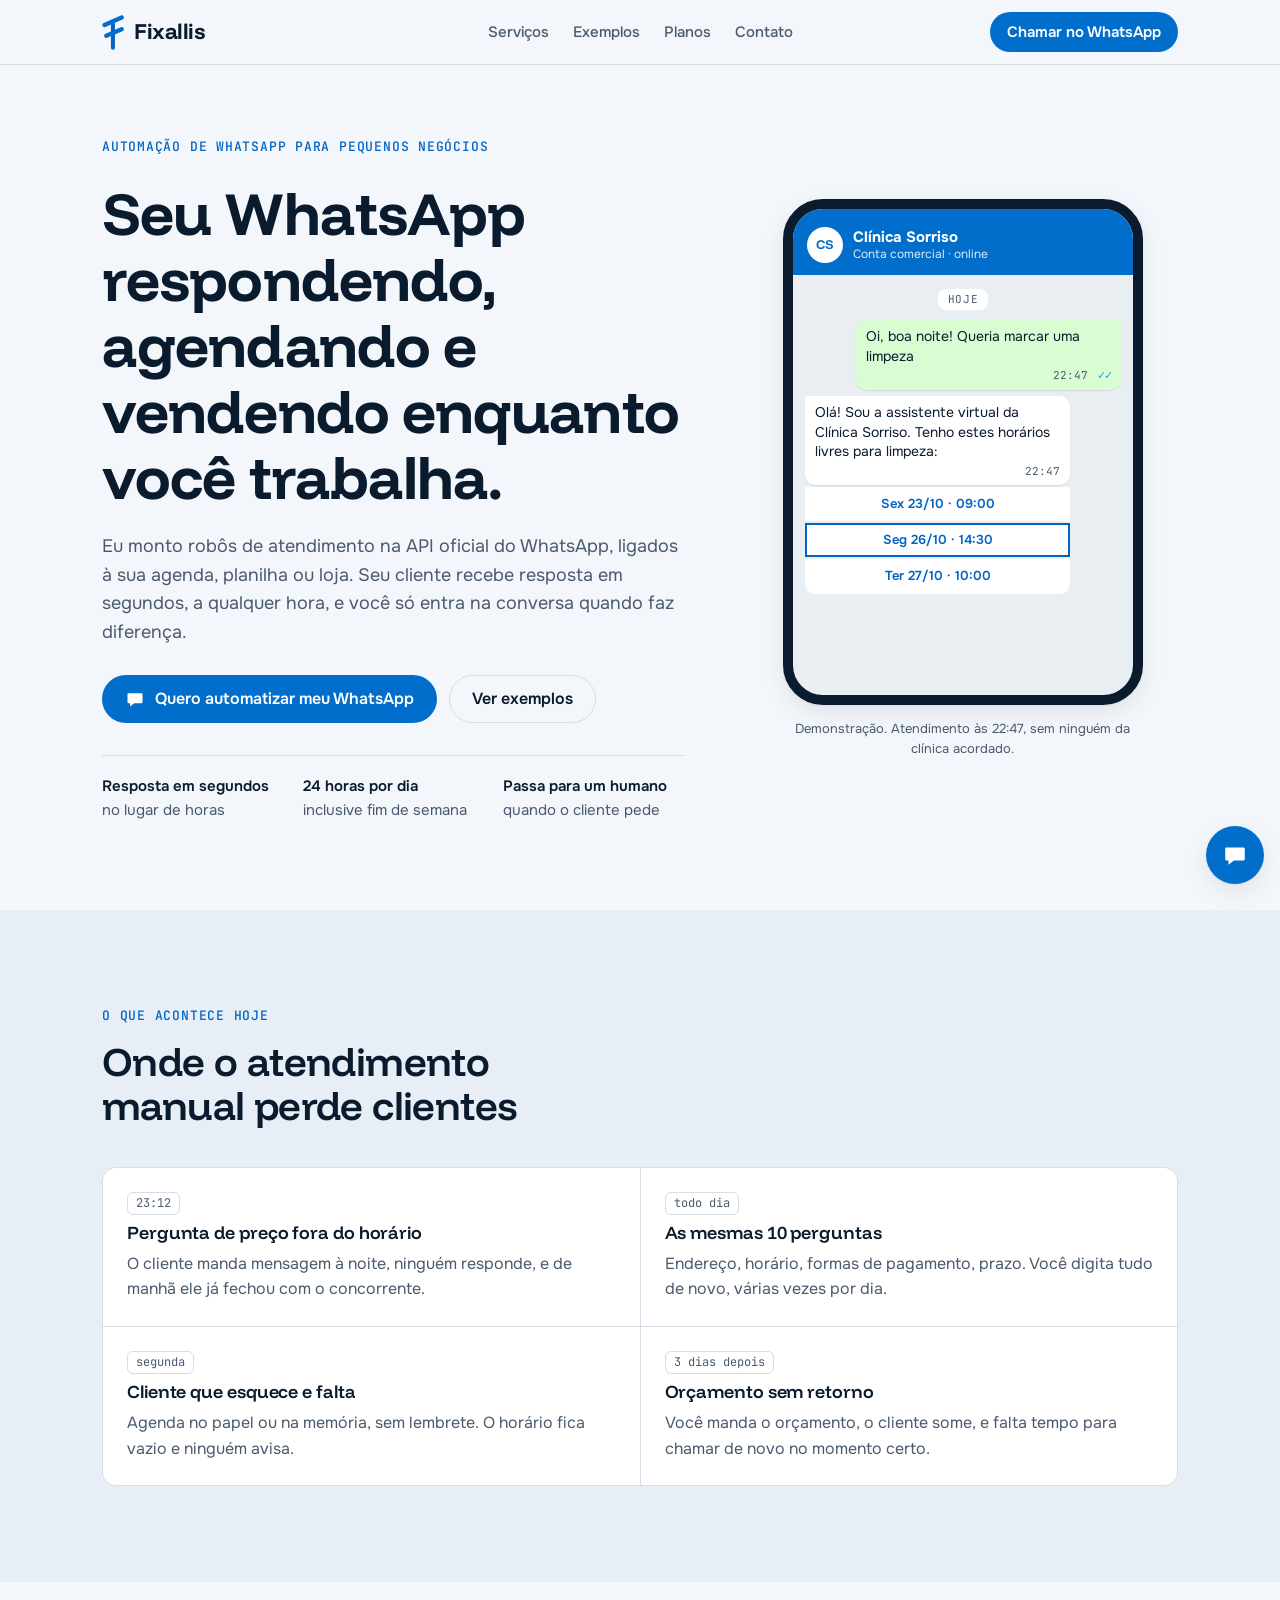
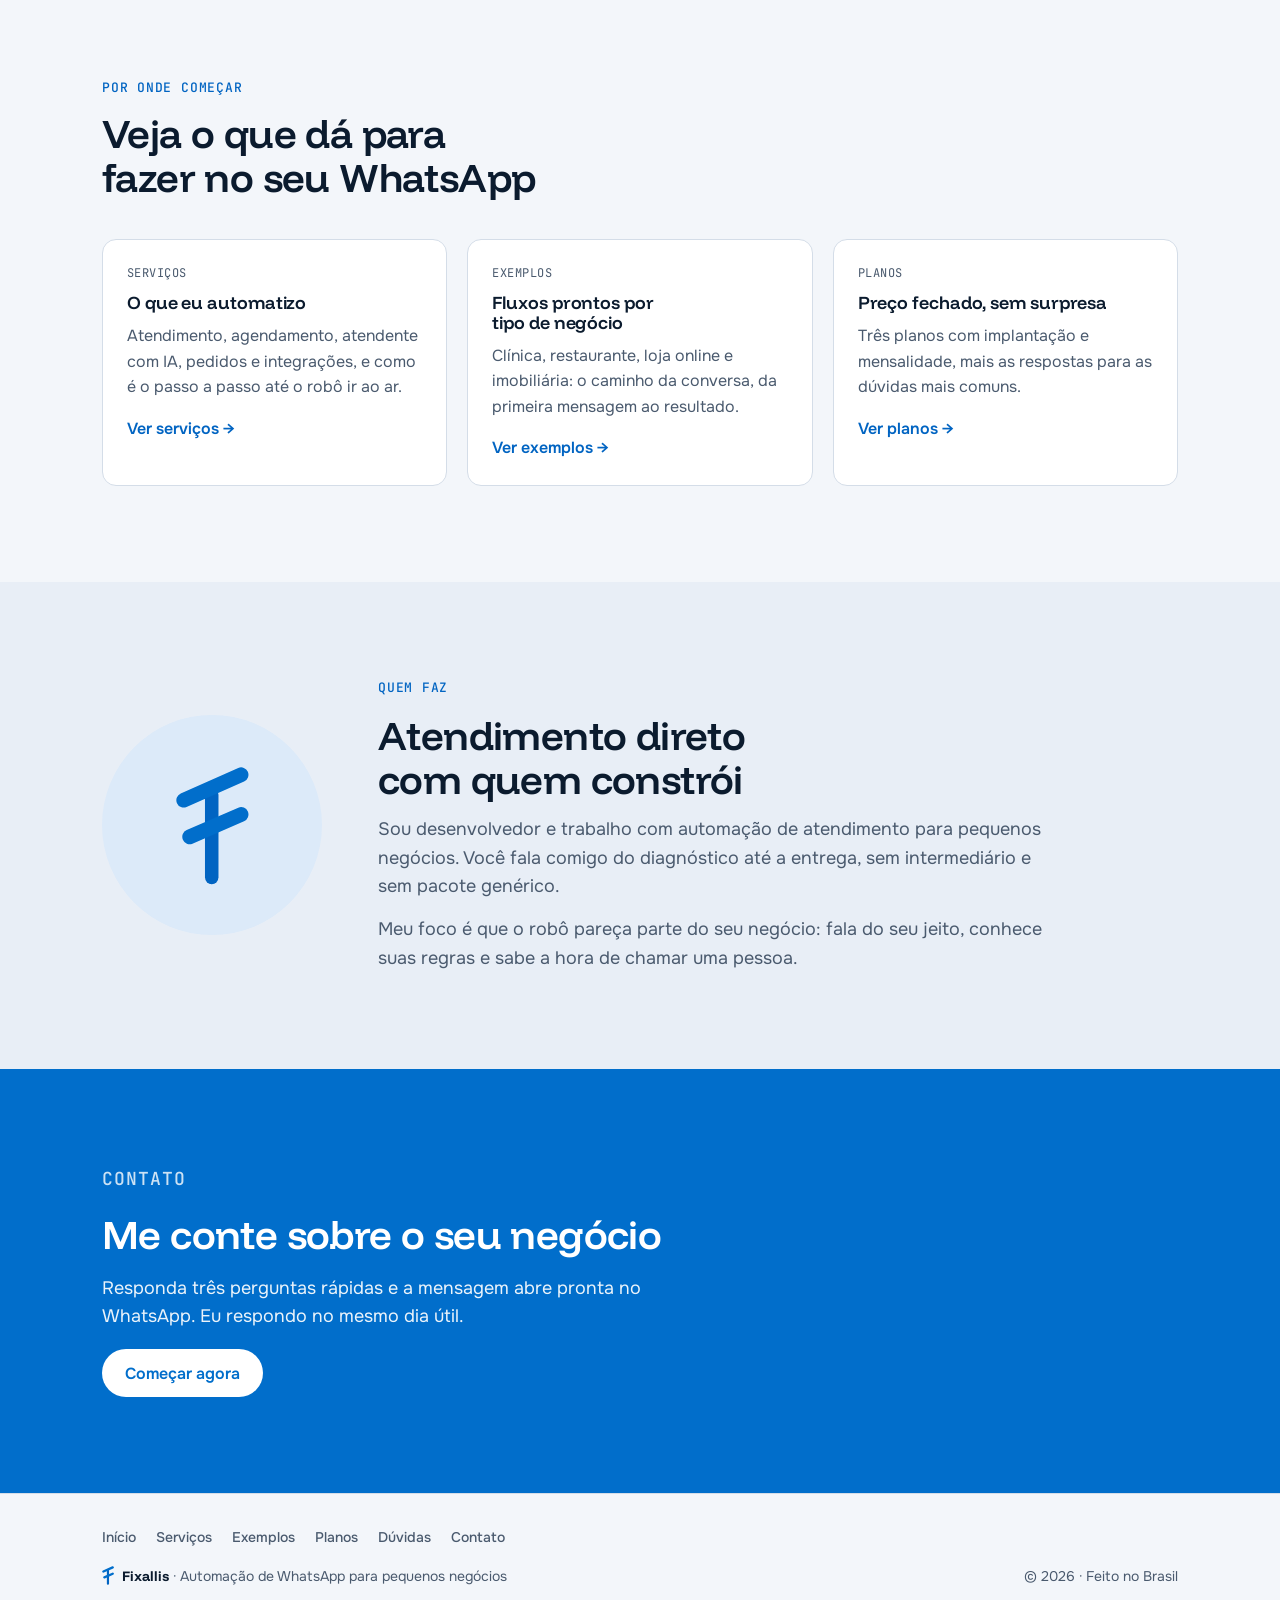
==== index.html @ 66acba22 "Return to the official WhatsApp API copy, center the menu, set the number - Hero, plan note and FAQ " ====
<!doctype html>
<html lang="pt-BR">
<head>
<meta charset="utf-8">
<meta name="viewport" content="width=device-width, initial-scale=1, viewport-fit=cover">
<title>Fixallis</title>
<meta name="claude:viewport-fit-sides" content="cover">
<meta name="description" content="Automação de WhatsApp para pequenos negócios: atendimento automático, agendamento, atendente com IA e integrações. Resposta em segundos, 24 horas por dia.">
<meta property="og:title" content="Fixallis">
<meta property="og:description" content="Seu WhatsApp respondendo, agendando e vendendo enquanto você trabalha.">
<meta property="og:type" content="website">
<meta name="theme-color" content="#016ECB">
<link rel="icon" type="image/svg+xml" href="assets/fixallis-mark.svg">
<link rel="preconnect" href="https://fonts.googleapis.com">
<link rel="preconnect" href="https://fonts.gstatic.com" crossorigin>
<link rel="stylesheet" href="https://fonts.googleapis.com/css2?family=Funnel+Display:wght@500;600;700&family=Onest:wght@400;500;600&family=JetBrains+Mono:wght@400;500&display=swap">
<link rel="stylesheet" href="styles.css">
</head>
<body>

<a class="skip" href="#conteudo">Pular para o conteúdo</a>

<header class="topbar">
  <div class="wrap topbar__inner">
    <a class="logo" href="index.html" aria-label="Fixallis, início" aria-current="page">
      <span class="logo__mark" aria-hidden="true"><img src="assets/fixallis-mark.svg" alt="" width="22" height="35"></span>
      <span class="logo__text">Fixallis</span>
    </a>
    <nav class="nav" aria-label="Páginas">
      <a href="servicos.html">Serviços</a>
      <a href="exemplos.html">Exemplos</a>
      <a href="planos.html">Planos</a>
      <a href="contato.html">Contato</a>
    </nav>
    <a class="btn btn--go btn--sm" data-wa href="https://wa.me/" target="_blank" rel="noopener">Chamar no WhatsApp</a>
  </div>
</header>

<main id="conteudo">

  <!-- HERO -->
  <section class="hero" id="inicio">
    <div class="wrap hero__grid">
      <div class="hero__copy">
        <p class="eyebrow">Automação de WhatsApp para pequenos negócios</p>
        <h1>Seu WhatsApp respondendo, agendando e vendendo enquanto você trabalha.</h1>
        <p class="lead">Eu monto robôs de atendimento na API oficial do WhatsApp, ligados à sua agenda, planilha ou loja. Seu cliente recebe resposta em segundos, a qualquer hora, e você só entra na conversa quando faz diferença.</p>
        <div class="hero__ctas">
          <a class="btn btn--go" data-wa href="https://wa.me/" target="_blank" rel="noopener">
            <svg class="ico" viewBox="0 0 24 24" aria-hidden="true"><path d="M4 5h16a1 1 0 0 1 1 1v10a1 1 0 0 1-1 1h-9l-5 4v-4H4a1 1 0 0 1-1-1V6a1 1 0 0 1 1-1z"/></svg>
            Quero automatizar meu WhatsApp
          </a>
          <a class="btn btn--ghost" href="exemplos.html">Ver exemplos</a>
        </div>
        <ul class="hero__facts">
          <li><strong>Resposta em segundos</strong> no lugar de horas</li>
          <li><strong>24 horas por dia</strong> inclusive fim de semana</li>
          <li><strong>Passa para um humano</strong> quando o cliente pede</li>
        </ul>
      </div>

      <!-- Chat demo -->
      <figure class="phone" aria-label="Exemplo de conversa: cliente agenda uma consulta com o robô às 22:47">
        <div class="phone__screen">
          <div class="chat__head">
            <span class="chat__avatar" aria-hidden="true">CS</span>
            <span class="chat__who">
              <strong>Clínica Sorriso</strong>
              <small>Conta comercial · online</small>
            </span>
          </div>
          <div class="chat__body" id="chat">
            <p class="chat__day">Hoje</p>

            <div class="msg msg--out" data-step>
              Oi, boa noite! Queria marcar uma limpeza
              <span class="msg__meta">22:47 <span class="ticks" aria-label="lida">✓✓</span></span>
            </div>

            <div class="msg msg--in" data-step data-bot>
              Olá! Sou a assistente virtual da Clínica Sorriso. Tenho estes horários livres para limpeza:
              <span class="msg__meta">22:47</span>
            </div>
            <div class="msg__buttons" data-step aria-hidden="true">
              <span>Sex 23/10 · 09:00</span>
              <span class="is-picked">Seg 26/10 · 14:30</span>
              <span>Ter 27/10 · 10:00</span>
            </div>

            <div class="msg msg--out" data-step>
              Seg 26/10 · 14:30
              <span class="msg__meta">22:48 <span class="ticks" aria-label="lida">✓✓</span></span>
            </div>

            <div class="msg msg--in" data-step data-bot>
              Pronto, Mariana! Sua limpeza está confirmada para <strong>segunda, 26/10, às 14:30</strong>. Vou te lembrar um dia antes.
              <span class="msg__meta">22:48</span>
            </div>

            <p class="chat__event" data-step>
              <svg viewBox="0 0 24 24" aria-hidden="true"><path d="M7 3v2H5a2 2 0 0 0-2 2v12a2 2 0 0 0 2 2h14a2 2 0 0 0 2-2V7a2 2 0 0 0-2-2h-2V3h-2v2H9V3H7zm-2 7h14v9H5v-9z"/></svg>
              Salvo no Google Agenda · lembrete para 25/10
            </p>

            <div class="typing" id="typing" hidden aria-hidden="true"><i></i><i></i><i></i></div>
          </div>
        </div>
        <figcaption>Demonstração. Atendimento às 22:47, sem ninguém da clínica acordado.</figcaption>
      </figure>
    </div>
  </section>

  <!-- DORES -->
  <section class="section section--tint" aria-labelledby="dores-title">
    <div class="wrap">
      <header class="section__head">
        <p class="eyebrow">O que acontece hoje</p>
        <h2 id="dores-title">Onde o atendimento manual perde clientes</h2>
      </header>
      <ul class="pains">
        <li class="reveal">
          <span class="pains__time">23:12</span>
          <h3>Pergunta de preço fora do horário</h3>
          <p>O cliente manda mensagem à noite, ninguém responde, e de manhã ele já fechou com o concorrente.</p>
        </li>
        <li class="reveal">
          <span class="pains__time">todo dia</span>
          <h3>As mesmas 10 perguntas</h3>
          <p>Endereço, horário, formas de pagamento, prazo. Você digita tudo de novo, várias vezes por dia.</p>
        </li>
        <li class="reveal">
          <span class="pains__time">segunda</span>
          <h3>Cliente que esquece e falta</h3>
          <p>Agenda no papel ou na memória, sem lembrete. O horário fica vazio e ninguém avisa.</p>
        </li>
        <li class="reveal">
          <span class="pains__time">3 dias depois</span>
          <h3>Orçamento sem retorno</h3>
          <p>Você manda o orçamento, o cliente some, e falta tempo para chamar de novo no momento certo.</p>
        </li>
      </ul>
    </div>
  </section>

  <!-- PÁGINAS -->
  <section class="section" aria-labelledby="explorar-title">
    <div class="wrap">
      <header class="section__head">
        <p class="eyebrow">Por onde começar</p>
        <h2 id="explorar-title">Veja o que dá para fazer no seu WhatsApp</h2>
      </header>
      <div class="pages">
        <a class="page-card reveal" href="servicos.html">
          <span class="page-card__kind">Serviços</span>
          <h3>O que eu automatizo</h3>
          <p>Atendimento, agendamento, atendente com IA, pedidos e integrações, e como é o passo a passo até o robô ir ao ar.</p>
          <span class="page-card__go">Ver serviços →</span>
        </a>
        <a class="page-card reveal" href="exemplos.html">
          <span class="page-card__kind">Exemplos</span>
          <h3>Fluxos prontos por tipo de negócio</h3>
          <p>Clínica, restaurante, loja online e imobiliária: o caminho da conversa, da primeira mensagem ao resultado.</p>
          <span class="page-card__go">Ver exemplos →</span>
        </a>
        <a class="page-card reveal" href="planos.html">
          <span class="page-card__kind">Planos</span>
          <h3>Preço fechado, sem surpresa</h3>
          <p>Três planos com implantação e mensalidade, mais as respostas para as dúvidas mais comuns.</p>
          <span class="page-card__go">Ver planos →</span>
        </a>
      </div>
    </div>
  </section>

  <!-- SOBRE -->
  <section class="section section--tint" id="sobre" aria-labelledby="sobre-title">
    <div class="wrap about">
      <div class="about__mark" aria-hidden="true"><img src="assets/fixallis-mark.svg" alt="" width="75" height="119"></div>
      <div class="about__text">
        <p class="eyebrow">Quem faz</p>
        <h2 id="sobre-title">Atendimento direto com quem constrói</h2>
        <p>Sou desenvolvedor e trabalho com automação de atendimento para pequenos negócios. Você fala comigo do diagnóstico até a entrega, sem intermediário e sem pacote genérico.</p>
        <p>Meu foco é que o robô pareça parte do seu negócio: fala do seu jeito, conhece suas regras e sabe a hora de chamar uma pessoa.</p>
      </div>
    </div>
  </section>

  <!-- CHAMADA -->
  <section class="section contact cta-band" aria-labelledby="cta-title">
    <div class="wrap">
      <div class="contact__copy">
        <p class="eyebrow">Contato</p>
        <h2 id="cta-title">Me conte sobre o seu negócio</h2>
        <p>Responda três perguntas rápidas e a mensagem abre pronta no WhatsApp. Eu respondo no mesmo dia útil.</p>
        <a class="btn btn--light" href="contato.html">Começar agora</a>
      </div>
    </div>
  </section>

</main>

<footer class="footer">
  <div class="wrap footer__inner">
    <ul class="footer__nav" aria-label="Rodapé">
      <li><a href="index.html">Início</a></li>
      <li><a href="servicos.html">Serviços</a></li>
      <li><a href="exemplos.html">Exemplos</a></li>
      <li><a href="planos.html">Planos</a></li>
      <li><a href="planos.html#duvidas">Dúvidas</a></li>
      <li><a href="contato.html">Contato</a></li>
    </ul>
    <p class="footer__brand"><img src="assets/fixallis-mark.svg" alt="" width="12" height="19"><span><strong>Fixallis</strong> · Automação de WhatsApp para pequenos negócios</span></p>
    <p>© <span id="year">2026</span> · Feito no Brasil</p>
  </div>
</footer>

<a class="fab" data-wa href="https://wa.me/" target="_blank" rel="noopener" aria-label="Conversar no WhatsApp">
  <svg viewBox="0 0 24 24" aria-hidden="true"><path d="M4 5h16a1 1 0 0 1 1 1v10a1 1 0 0 1-1 1h-9l-5 4v-4H4a1 1 0 0 1-1-1V6a1 1 0 0 1 1-1z"/></svg>
</a>

<script src="script.js"></script>
</body>
</html>
---- styles.css ----
/* Fixallis — accent is the logo blue (#016ECB).
   Layout: the page reads like a business chat — a live conversation in the hero,
   then calm alternating bands. Bold moment = the phone demo; the rest stays quiet. */
:root {
  --bg: #F3F6FA;
  --tint: #E8EEF6;
  --surface: #FFFFFF;
  --ink: #0B1B2E;
  --muted: #4A5A6E;
  --line: #D4DDE8;
  --brand: #0164C2;
  --brand-soft: #DCEAF9;
  --go: #016ECB;
  --go-ink: #FFFFFF;
  --frame: #0B1B2E;
  --chat-bg: #E9EEF3;
  --bubble-in: #FFFFFF;
  --bubble-out: #D9FDD3;
  --tick: #2B9ED8;
  --error: #B4380B;
  --shadow: 0 1px 2px rgb(11 27 46 / .06), 0 8px 24px rgb(11 27 46 / .08);

  --font-display: "Funnel Display", "Segoe UI", system-ui, sans-serif;
  --font-body: "Onest", "Segoe UI", system-ui, -apple-system, sans-serif;
  --font-mono: "JetBrains Mono", ui-monospace, "SFMono-Regular", Menlo, monospace;

  --step--1: .8125rem;
  --step-0: 1rem;
  --step-1: 1.125rem;
  --step-2: 1.375rem;
  --step-3: clamp(1.75rem, 1.3rem + 1.8vw, 2.5rem);
  --step-4: clamp(2.25rem, 1.5rem + 3.2vw, 3.75rem);

  --radius: 14px;
  --header-h: 64px;
  color-scheme: light;
}

@media (prefers-color-scheme: dark) {
  :root:not([data-theme="light"]) {
    --bg: #0A121C;
    --tint: #0E1824;
    --surface: #121F2E;
    --ink: #E3EBF5;
    --muted: #9AAABD;
    --line: #213145;
    --brand: #5AA8F2;
    --brand-soft: #10263D;
    --go: #016ECB;
    --go-ink: #FFFFFF;
    --frame: #000000;
    --chat-bg: #0A1119;
    --bubble-in: #1B2938;
    --bubble-out: #0D5B4A;
    --tick: #53BDEB;
    --error: #FB923C;
    --shadow: 0 1px 2px rgb(0 0 0 / .3), 0 8px 24px rgb(0 0 0 / .35);
    color-scheme: dark;
  }
}
:root[data-theme="dark"] {
  --bg: #0A121C;
  --tint: #0E1824;
  --surface: #121F2E;
  --ink: #E3EBF5;
  --muted: #9AAABD;
  --line: #213145;
  --brand: #5AA8F2;
  --brand-soft: #10263D;
  --go: #016ECB;
  --go-ink: #FFFFFF;
  --frame: #000000;
  --chat-bg: #0A1119;
  --bubble-in: #1B2938;
  --bubble-out: #0D5B4A;
  --tick: #53BDEB;
  --error: #FB923C;
  --shadow: 0 1px 2px rgb(0 0 0 / .3), 0 8px 24px rgb(0 0 0 / .35);
  color-scheme: dark;
}

/* Base */
*, *::before, *::after { box-sizing: border-box; }
[hidden] { display: none !important; }
html { scroll-behavior: smooth; -webkit-text-size-adjust: 100%; }
@media (prefers-reduced-motion: reduce) { html { scroll-behavior: auto; } }
body {
  margin: 0;
  background: var(--bg);
  color: var(--ink);
  font-family: var(--font-body);
  font-size: var(--step-0);
  line-height: 1.6;
}
body::before {
  content: "";
  position: fixed;
  inset: 0 0 auto;
  height: env(safe-area-inset-top, 0px);
  z-index: 60;
  background: var(--bg);
}
img, svg { max-width: 100%; }
h1, h2, h3 {
  font-family: var(--font-display);
  line-height: 1.1;
  letter-spacing: -0.015em;
  text-wrap: balance;
  margin: 0;
}
h1 { font-size: var(--step-4); font-weight: 700; }
h2 { font-size: var(--step-3); font-weight: 600; }
h3 { font-size: var(--step-1); font-weight: 600; letter-spacing: -0.005em; }
p { margin: 0; }
a { color: var(--brand); }
:focus-visible { outline: 3px solid var(--brand); outline-offset: 3px; border-radius: 6px; }
.mono { font-family: var(--font-mono); }

.wrap {
  width: 100%;
  max-width: 1140px;
  margin-inline: auto;
  padding-left: max(16px, env(safe-area-inset-left, 0px));
  padding-right: max(16px, env(safe-area-inset-right, 0px));
}
@media (min-width: 720px) {
  .wrap {
    padding-left: max(32px, env(safe-area-inset-left, 0px));
    padding-right: max(32px, env(safe-area-inset-right, 0px));
  }
}

.skip {
  position: absolute;
  left: 16px;
  top: -100px;
  z-index: 100;
  background: var(--surface);
  color: var(--ink);
  padding: 8px 12px;
  border-radius: 8px;
}
.skip:focus { top: calc(env(safe-area-inset-top, 0px) + 8px); }

.eyebrow {
  font-family: var(--font-mono);
  font-size: var(--step--1);
  font-weight: 500;
  letter-spacing: .06em;
  text-transform: uppercase;
  color: var(--brand);
}

/* Buttons */
.btn {
  display: inline-flex;
  align-items: center;
  justify-content: center;
  gap: 10px;
  min-height: 48px;
  padding: 12px 22px;
  border-radius: 999px;
  border: 1.5px solid transparent;
  font: 600 var(--step-0)/1.2 var(--font-body);
  text-decoration: none;
  cursor: pointer;
  transition: transform .15s ease, background-color .15s ease, border-color .15s ease;
}
.btn:active { transform: translateY(1px); }
.btn--go { background: var(--go); color: var(--go-ink); }
.btn--go:hover { background: color-mix(in oklab, var(--go) 88%, var(--ink)); }
.btn--ghost { background: transparent; color: var(--ink); border-color: var(--line); }
.btn--ghost:hover { border-color: var(--brand); color: var(--brand); }
.btn--sm { min-height: 40px; padding: 8px 16px; font-size: .9375rem; }
.ico { width: 20px; height: 20px; fill: currentColor; flex: none; }

/* Header */
.topbar {
  position: sticky;
  top: env(safe-area-inset-top, 0px);
  z-index: 50;
  background: color-mix(in oklab, var(--bg) 88%, transparent);
  -webkit-backdrop-filter: blur(12px);
  backdrop-filter: blur(12px);
  border-bottom: 1px solid var(--line);
}
.topbar__inner {
  display: flex;
  flex-wrap: wrap;
  align-items: center;
  column-gap: 24px;
  min-height: var(--header-h);
}
.logo {
  display: inline-flex;
  align-items: center;
  gap: 10px;
  color: var(--brand);
  text-decoration: none;
  margin-right: auto;
}
.logo__mark { display: inline-flex; width: 22px; height: 35px; }
.logo__mark img { width: 100%; height: 100%; }
.logo__text {
  font-family: var(--font-display);
  font-weight: 700;
  font-size: 1.375rem;
  letter-spacing: -0.02em;
  color: var(--ink);
}
/* Nav: second row on phones, inline on desktop */
.nav {
  order: 3;
  flex-basis: 100%;
  display: flex;
  gap: 4px;
  margin-inline: -10px;
  padding-bottom: 8px;
  overflow-x: auto;
  scrollbar-width: none;
}
.nav::-webkit-scrollbar { display: none; }
.nav a {
  color: var(--muted);
  text-decoration: none;
  font-weight: 500;
  font-size: .9375rem;
  white-space: nowrap;
  padding: 6px 10px;
  border-radius: 999px;
}
.nav a:hover { color: var(--ink); }
.nav a[aria-current="page"] { color: var(--brand); background: var(--brand-soft); }
/* Desktop: logo left, menu centered, WhatsApp button right */
@media (min-width: 920px) {
  .topbar__inner { display: grid; grid-template-columns: 1fr auto 1fr; }
  .logo { justify-self: start; margin-right: 0; }
  .nav { order: 0; margin: 0; padding: 0; }
  .topbar__inner > .btn { justify-self: end; }
}
@media (max-width: 420px) { .topbar .btn--sm { padding-inline: 12px; font-size: .875rem; } }

section[id] { scroll-margin-top: 120px; }
@media (min-width: 920px) { section[id] { scroll-margin-top: calc(var(--header-h) + 8px); } }

/* Page heading on inner pages */
.page-head { padding-block: 48px 0; }
@media (min-width: 900px) { .page-head { padding-block: 72px 0; } }
.page-head__inner { display: grid; gap: 16px; }
.page-head__inner > * { max-width: 720px; }
.page-head h1 { font-size: var(--step-4); }
.page-head + .section { padding-top: 48px; }
@media (min-width: 900px) { .page-head + .section { padding-top: 56px; } }

/* Hero */
.hero { padding-block: 48px 64px; }
.hero__grid {
  display: grid;
  grid-template-columns: minmax(0, 1fr);
  gap: 48px;
  align-items: center;
}
@media (min-width: 900px) {
  .hero { padding-block: 72px 88px; }
  .hero__grid { grid-template-columns: minmax(0, 1.15fr) minmax(0, .85fr); gap: 64px; }
}
.hero__copy { display: grid; gap: 22px; min-width: 0; }
.lead { font-size: var(--step-1); color: var(--muted); max-width: 58ch; }
.hero__ctas { display: flex; flex-wrap: wrap; gap: 12px; margin-top: 6px; }
.hero__facts {
  list-style: none;
  margin: 10px 0 0;
  padding: 18px 0 0;
  border-top: 1px solid var(--line);
  display: grid;
  gap: 8px;
  color: var(--muted);
  font-size: .9375rem;
}
.hero__facts strong { color: var(--ink); font-weight: 600; }
@media (min-width: 640px) {
  .hero__facts { grid-template-columns: repeat(3, minmax(0, 1fr)); gap: 20px; }
  .hero__facts strong { display: block; }
}

/* Phone + chat */
.phone {
  margin: 0 auto;
  min-width: 0;
  width: min(360px, 100%);
  display: grid;
  gap: 14px;
}
.phone__screen {
  border: 10px solid var(--frame);
  border-radius: 40px;
  overflow: hidden;
  background: var(--chat-bg);
  box-shadow: var(--shadow);
}
.phone figcaption { text-align: center; font-size: var(--step--1); color: var(--muted); }
.chat__head {
  display: flex;
  align-items: center;
  gap: 10px;
  padding: 18px 14px 12px;
  background: var(--go);
  color: var(--go-ink);
}
.chat__avatar {
  width: 36px; height: 36px;
  border-radius: 50%;
  display: grid; place-items: center;
  background: var(--go-ink);
  color: var(--go);
  font: 700 .8125rem/1 var(--font-display);
}
.chat__who { display: flex; flex-direction: column; line-height: 1.25; }
.chat__who strong { font-size: .9375rem; }
.chat__who small { font-size: .75rem; opacity: .85; }
.chat__body {
  display: flex;
  flex-direction: column;
  gap: 6px;
  padding: 14px 12px 18px;
  min-height: 420px;
  font-size: .875rem;
  line-height: 1.4;
}
.chat__day {
  align-self: center;
  font-size: .6875rem;
  font-family: var(--font-mono);
  text-transform: uppercase;
  letter-spacing: .06em;
  color: var(--muted);
  background: var(--bubble-in);
  padding: 3px 10px;
  border-radius: 8px;
  margin-bottom: 4px;
}
.msg {
  max-width: 84%;
  padding: 7px 10px 6px;
  border-radius: 10px;
  color: var(--ink);
  box-shadow: 0 1px 1px rgb(0 0 0 / .08);
}
.msg--in { align-self: flex-start; background: var(--bubble-in); border-top-left-radius: 2px; }
.msg--out { align-self: flex-end; background: var(--bubble-out); border-top-right-radius: 2px; }
.msg__meta {
  display: block;
  text-align: right;
  font-size: .6875rem;
  color: var(--muted);
  margin-top: 2px;
  font-family: var(--font-mono);
}
.ticks { color: var(--tick); letter-spacing: -0.2em; margin-left: 2px; }
.msg__buttons {
  align-self: flex-start;
  width: 84%;
  display: grid;
  gap: 2px;
  margin-top: -4px;
}
.msg__buttons span {
  background: var(--bubble-in);
  color: var(--brand);
  text-align: center;
  padding: 8px;
  font-weight: 600;
  font-size: .8125rem;
}
.msg__buttons span:first-child { border-top-left-radius: 2px; border-top-right-radius: 2px; }
.msg__buttons span:last-child { border-bottom-left-radius: 10px; border-bottom-right-radius: 10px; }
.msg__buttons .is-picked { outline: 2px solid var(--brand); outline-offset: -2px; }
.chat__event {
  align-self: center;
  display: inline-flex;
  flex-wrap: wrap;
  justify-content: center;
  text-align: center;
  max-width: 100%;
  align-items: center;
  gap: 6px;
  margin-top: 6px;
  font-size: .75rem;
  color: var(--brand);
  background: var(--brand-soft);
  padding: 5px 10px;
  border-radius: 999px;
}
.chat__event svg { width: 14px; height: 14px; fill: currentColor; }
.typing {
  align-self: flex-start;
  display: inline-flex;
  gap: 4px;
  background: var(--bubble-in);
  padding: 12px 14px;
  border-radius: 10px;
  border-top-left-radius: 2px;
}
.typing i {
  width: 6px; height: 6px;
  border-radius: 50%;
  background: var(--muted);
  animation: blink 1s infinite ease-in-out;
}
.typing i:nth-child(2) { animation-delay: .15s; }
.typing i:nth-child(3) { animation-delay: .3s; }
@keyframes blink { 0%, 80%, 100% { opacity: .3; } 40% { opacity: 1; } }

/* Messages pop in during the demo replay (JS adds .is-waiting first) */
[data-step].is-waiting { display: none; }
[data-step].is-shown { animation: pop .28s ease-out both; }
@keyframes pop { from { opacity: 0; transform: translateY(6px) scale(.98); } }

/* Sections */
.section { padding-block: 72px; }
@media (min-width: 900px) { .section { padding-block: 96px; } }
.section--tint { background: var(--tint); }
.section__head { display: grid; gap: 12px; margin-bottom: 40px; max-width: 680px; }
.section__lead { color: var(--muted); font-size: var(--step-1); }

/* Pains */
.pains {
  list-style: none;
  margin: 0;
  padding: 0;
  display: grid;
  gap: 1px;
  background: var(--line);
  border: 1px solid var(--line);
  border-radius: var(--radius);
  overflow: hidden;
}
@media (min-width: 720px) { .pains { grid-template-columns: repeat(2, minmax(0, 1fr)); } }
.pains li { background: var(--surface); padding: 24px; display: grid; gap: 8px; align-content: start; }
.pains p { color: var(--muted); }
.pains__time {
  font-family: var(--font-mono);
  font-size: .75rem;
  color: var(--muted);
  justify-self: start;
  border: 1px solid var(--line);
  padding: 1px 8px;
  border-radius: 6px;
}

/* Services */
.services {
  display: grid;
  gap: 36px 40px;
}
@media (min-width: 640px) { .services { grid-template-columns: repeat(2, minmax(0, 1fr)); } }
@media (min-width: 980px) { .services { grid-template-columns: repeat(3, minmax(0, 1fr)); } }
.service {
  display: grid;
  gap: 10px;
  align-content: start;
  padding-top: 18px;
  border-top: 2px solid var(--brand);
}
.service p { color: var(--muted); }
.tags { display: flex; flex-wrap: wrap; gap: 6px; margin-top: 4px; }
.tags span {
  font-size: .75rem;
  font-weight: 500;
  color: var(--brand);
  background: var(--brand-soft);
  padding: 2px 10px;
  border-radius: 999px;
}

/* Steps — a real sequence */
.steps {
  list-style: none;
  margin: 0;
  padding: 0;
  display: grid;
  gap: 28px;
  counter-reset: step;
}
@media (min-width: 860px) { .steps { grid-template-columns: repeat(4, minmax(0, 1fr)); gap: 24px; } }
.steps li {
  counter-increment: step;
  display: grid;
  gap: 8px;
  align-content: start;
  position: relative;
  padding-left: 52px;
}
.steps li::before {
  content: counter(step);
  position: absolute;
  left: 0; top: 0;
  width: 36px; height: 36px;
  border-radius: 50%;
  display: grid; place-items: center;
  background: var(--brand);
  color: var(--surface);
  font: 700 1rem/1 var(--font-display);
}
@media (min-width: 860px) {
  .steps li { padding-left: 0; padding-top: 52px; }
  .steps li::after {
    content: "";
    position: absolute;
    top: 18px; left: 44px; right: -16px;
    height: 1px;
    background: var(--line);
  }
  .steps li:last-child::after { display: none; }
}
.steps p { color: var(--muted); }
.steps__when { font-family: var(--font-mono); font-size: .75rem; color: var(--brand); letter-spacing: .02em; }

/* Cases */
.cases { display: grid; gap: 20px; }
@media (min-width: 760px) { .cases { grid-template-columns: repeat(2, minmax(0, 1fr)); } }
.case {
  background: var(--surface);
  border: 1px solid var(--line);
  border-radius: var(--radius);
  padding: 24px;
  display: grid;
  gap: 10px;
  align-content: start;
  min-width: 0;
}
.case__kind { font-family: var(--font-mono); font-size: .75rem; letter-spacing: .04em; text-transform: uppercase; color: var(--muted); }
.flow {
  list-style: none;
  margin: 10px 0 0;
  padding: 0;
  display: grid;
  gap: 0;
}
.flow li {
  position: relative;
  padding: 0 0 12px 22px;
  font-size: .9375rem;
}
.flow li::before {
  content: "";
  position: absolute;
  left: 4px; top: .55em;
  width: 8px; height: 8px;
  border-radius: 50%;
  background: var(--surface);
  border: 2px solid var(--brand);
}
.flow li::after {
  content: "";
  position: absolute;
  left: 8px; top: calc(.55em + 10px); bottom: 0;
  width: 2px;
  background: var(--line);
}
.flow li:last-child { padding-bottom: 0; }
.flow li:last-child::after { display: none; }
.flow__end { font-weight: 600; color: var(--brand); }
.flow .flow__end::before { background: var(--brand); }

/* Plans */
.plans { display: grid; gap: 20px; align-items: start; }
@media (min-width: 900px) { .plans { grid-template-columns: repeat(3, minmax(0, 1fr)); } }
.plan {
  background: var(--surface);
  border: 1px solid var(--line);
  border-radius: var(--radius);
  padding: 28px 24px;
  display: grid;
  gap: 8px;
  position: relative;
}
.plan--main { border: 2px solid var(--brand); box-shadow: var(--shadow); }
.plan__badge {
  position: absolute;
  top: -12px; left: 24px;
  background: var(--brand);
  color: var(--surface);
  font: 500 .75rem/1 var(--font-mono);
  letter-spacing: .04em;
  text-transform: uppercase;
  padding: 6px 10px;
  border-radius: 999px;
}
.plan__for { color: var(--muted); font-size: .9375rem; }
.plan__price {
  font-family: var(--font-display);
  font-size: 2rem;
  font-weight: 700;
  letter-spacing: -0.02em;
  margin-top: 12px;
  line-height: 1.1;
  font-variant-numeric: tabular-nums;
}
.plan__price small {
  display: block;
  font-family: var(--font-body);
  font-size: .8125rem;
  font-weight: 500;
  letter-spacing: 0;
  color: var(--muted);
}
.plan__price small:last-child { display: inline; margin-left: 4px; }
.plan__monthly { font-size: .9375rem; color: var(--ink); font-weight: 500; }
.plan ul {
  list-style: none;
  margin: 12px 0 18px;
  padding: 16px 0 0;
  border-top: 1px solid var(--line);
  display: grid;
  gap: 8px;
  font-size: .9375rem;
}
.plan li { padding-left: 24px; position: relative; }
.plan li::before {
  content: "✓";
  position: absolute;
  left: 0;
  color: var(--brand);
  font-weight: 700;
}
.note { margin-top: 24px; font-size: .875rem; color: var(--muted); max-width: 70ch; }

/* About */
.about { display: grid; gap: 32px; align-items: center; }
@media (min-width: 760px) { .about { grid-template-columns: 220px minmax(0, 1fr); gap: 56px; } }
.about__mark {
  width: 160px; height: 160px;
  border-radius: 50%;
  background: var(--brand-soft);
  display: grid; place-items: center;
}
.about__mark img { width: 34%; height: auto; }
@media (min-width: 760px) { .about__mark { width: 220px; height: 220px; } }
.about__text { display: grid; gap: 14px; max-width: 62ch; }
.about__text p:not(.eyebrow) { color: var(--muted); font-size: var(--step-1); }

/* FAQ */
.faq { max-width: 820px; }
.faq__list { display: grid; border-top: 1px solid var(--line); }
.faq details { border-bottom: 1px solid var(--line); }
.faq summary {
  list-style: none;
  cursor: pointer;
  padding: 20px 40px 20px 0;
  font-weight: 600;
  font-size: var(--step-1);
  position: relative;
}
.faq summary::-webkit-details-marker { display: none; }
.faq summary::after {
  content: "+";
  position: absolute;
  right: 4px; top: 50%;
  translate: 0 -50%;
  font: 400 1.6rem/1 var(--font-body);
  color: var(--brand);
  transition: rotate .2s ease;
}
.faq details[open] summary::after { rotate: 45deg; }
.faq details p { padding: 0 0 22px; color: var(--muted); max-width: 66ch; }

/* Home: links to the other pages */
.pages { display: grid; gap: 16px; }
@media (min-width: 820px) { .pages { grid-template-columns: repeat(3, minmax(0, 1fr)); gap: 20px; } }
.page-card {
  display: grid;
  gap: 10px;
  align-content: start;
  padding: 24px;
  background: var(--surface);
  border: 1px solid var(--line);
  border-radius: var(--radius);
  color: var(--ink);
  text-decoration: none;
  transition: border-color .15s ease, transform .15s ease;
}
.page-card:hover { border-color: var(--brand); transform: translateY(-2px); }
.page-card p { color: var(--muted); }
.page-card__kind { font-family: var(--font-mono); font-size: .75rem; letter-spacing: .04em; text-transform: uppercase; color: var(--muted); }
.page-card__go { margin-top: 6px; font-weight: 600; color: var(--brand); }

/* Next step band at the end of inner pages */
.next { padding-block: 56px; border-top: 1px solid var(--line); }
.next__inner { display: grid; gap: 20px; align-items: center; }
@media (min-width: 820px) { .next__inner { grid-template-columns: minmax(0, 1fr) auto; gap: 40px; } }
.next__copy { display: grid; gap: 10px; }
.next__copy h2 { font-size: var(--step-2); }
.next__ctas { display: flex; flex-wrap: wrap; gap: 12px; }

/* Button on the blue band */
.btn--light { background: var(--go-ink); color: var(--go); }
.btn--light:hover { background: color-mix(in oklab, var(--go-ink) 90%, var(--go)); }
.cta-band .contact__copy { gap: 18px; }
.cta-band .contact__copy .btn { justify-self: start; }

/* Contact */
.contact { background: var(--go); color: var(--go-ink); }
.contact .eyebrow { color: var(--go-ink); opacity: .8; }
.contact__grid { display: grid; gap: 40px; }
@media (min-width: 900px) { .contact__grid { grid-template-columns: minmax(0, 1fr) minmax(0, 1fr); gap: 64px; align-items: start; } }
.contact__copy { display: grid; gap: 14px; }
.contact__copy p { font-size: var(--step-1); opacity: .92; max-width: 48ch; }
.contact__number { font-size: var(--step-0) !important; }
.form {
  background: var(--surface);
  color: var(--ink);
  border-radius: var(--radius);
  padding: 24px;
  display: grid;
  gap: 16px;
  box-shadow: var(--shadow);
}
.field { display: grid; gap: 6px; }
.field label { font-weight: 600; font-size: .9375rem; }
.field input, .field select, .field textarea {
  font: inherit;
  color: var(--ink);
  background: var(--bg);
  border: 1.5px solid var(--line);
  border-radius: 10px;
  padding: 12px 14px;
  width: 100%;
}
.field textarea { resize: vertical; min-height: 110px; }
.field input:focus, .field select:focus, .field textarea:focus { outline: none; border-color: var(--brand); }
.field input::placeholder, .field textarea::placeholder { color: var(--muted); opacity: .8; }
.form__error { color: var(--error); font-size: .875rem; font-weight: 500; }
.form .btn { width: 100%; }

/* Footer */
.footer { padding-block: 32px calc(32px + 72px); border-top: 1px solid var(--line); color: var(--muted); font-size: .875rem; }
.footer__inner { display: flex; flex-wrap: wrap; gap: 8px 24px; justify-content: space-between; }
.footer strong { color: var(--ink); font-family: var(--font-display); }
.footer__brand { display: inline-flex; align-items: center; gap: 8px; }
.footer__brand img { width: 12px; height: 19px; }
.footer__nav { display: flex; flex-wrap: wrap; gap: 6px 20px; flex-basis: 100%; margin: 0 0 8px; padding: 0; list-style: none; }
.footer__nav a { color: var(--muted); text-decoration: none; font-weight: 500; }
.footer__nav a:hover { color: var(--brand); }

/* Floating WhatsApp button */
.fab {
  position: fixed;
  right: calc(16px + env(safe-area-inset-right, 0px));
  bottom: calc(16px + env(safe-area-inset-bottom, 0px));
  z-index: 40;
  width: 58px; height: 58px;
  border-radius: 50%;
  display: grid; place-items: center;
  background: var(--go);
  color: var(--go-ink);
  box-shadow: var(--shadow);
  transition: transform .15s ease;
}
.fab:hover { transform: scale(1.06); }
.fab svg { width: 26px; height: 26px; fill: currentColor; }

/* Scroll reveal: decorative, CSS-only, elements rest fully visible */
@media (prefers-reduced-motion: no-preference) {
  @supports ((animation-timeline: view()) and (animation-range: entry)) {
    @keyframes rise {
      from { opacity: 0; transform: translateY(24px); }
    }
    .reveal {
      animation: rise linear backwards;
      animation-timeline: view();
      animation-range: entry 0% entry 60%;
    }
  }
}
@media (prefers-reduced-motion: reduce) {
  *, *::before, *::after { animation-duration: .01ms !important; animation-iteration-count: 1 !important; transition-duration: .01ms !important; }
}
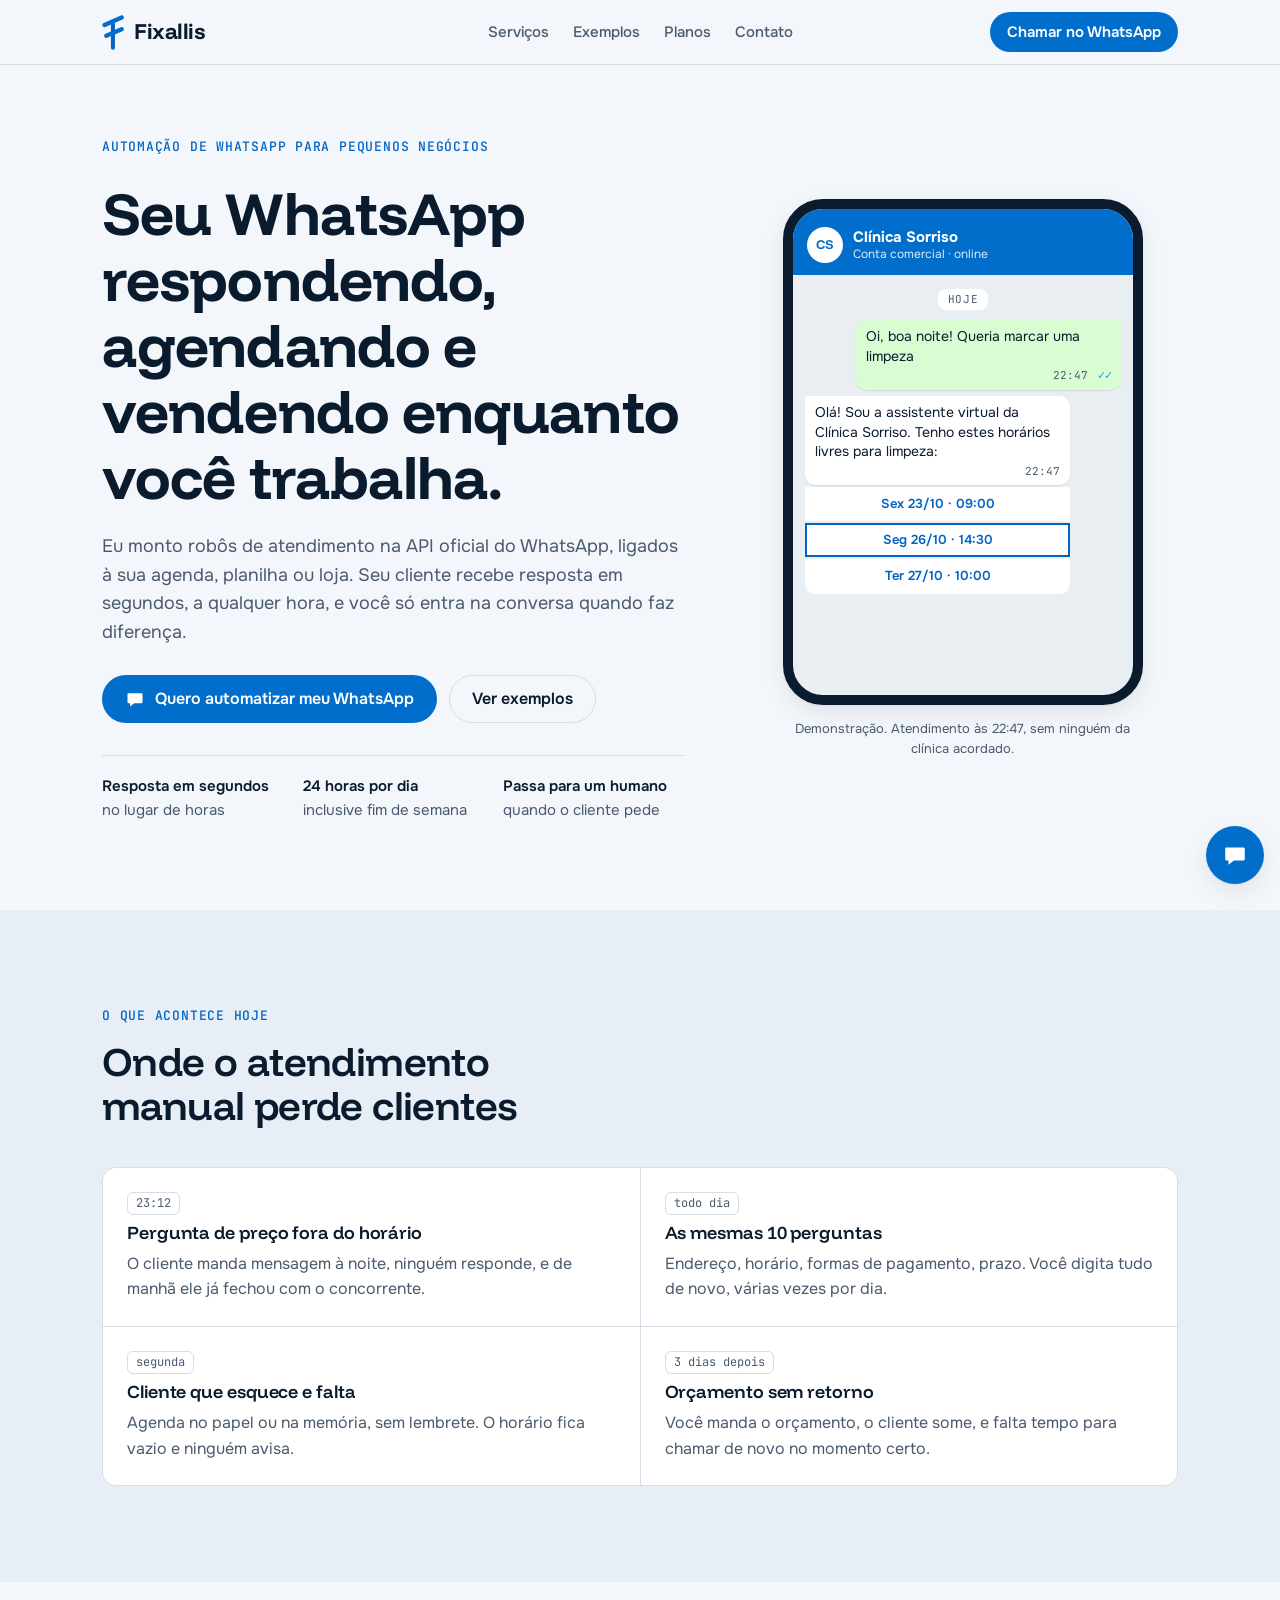
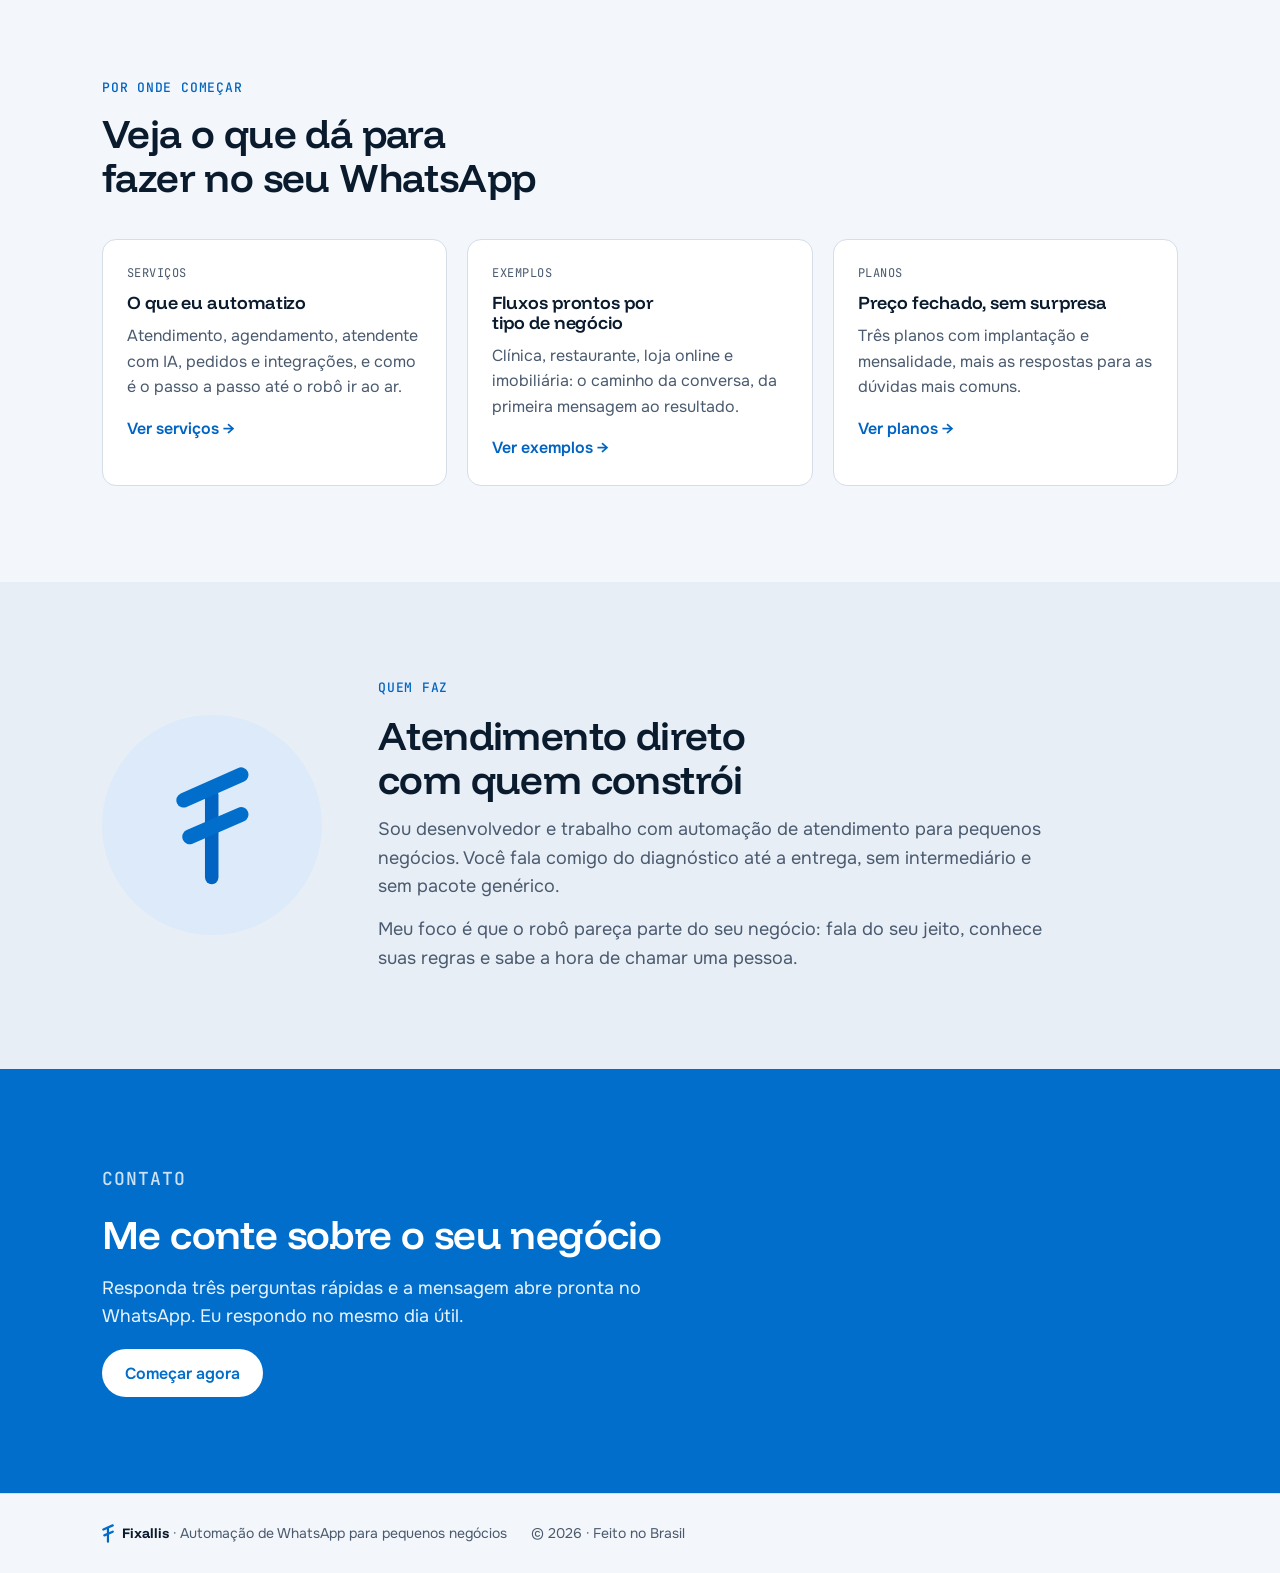
==== commit cd530b4c: "Drop the footer menu and the extra scroll on short pages The footer repeated the header links, so it" ====
--- a/index.html
+++ b/index.html
@@ -201,14 +201,6 @@
 
 <footer class="footer">
   <div class="wrap footer__inner">
-    <ul class="footer__nav" aria-label="Rodapé">
-      <li><a href="index.html">Início</a></li>
-      <li><a href="servicos.html">Serviços</a></li>
-      <li><a href="exemplos.html">Exemplos</a></li>
-      <li><a href="planos.html">Planos</a></li>
-      <li><a href="planos.html#duvidas">Dúvidas</a></li>
-      <li><a href="contato.html">Contato</a></li>
-    </ul>
     <p class="footer__brand"><img src="assets/fixallis-mark.svg" alt="" width="12" height="19"><span><strong>Fixallis</strong> · Automação de WhatsApp para pequenos negócios</span></p>
     <p>© <span id="year">2026</span> · Feito no Brasil</p>
   </div>
--- a/styles.css
+++ b/styles.css
@@ -86,6 +86,10 @@
 @media (prefers-reduced-motion: reduce) { html { scroll-behavior: auto; } }
 body {
   margin: 0;
+  min-height: 100vh;
+  min-height: 100dvh;
+  display: flex;
+  flex-direction: column;
   background: var(--bg);
   color: var(--ink);
   font-family: var(--font-body);
@@ -699,6 +703,10 @@
 .cta-band .contact__copy { gap: 18px; }
 .cta-band .contact__copy .btn { justify-self: start; }
 
+/* Short pages: footer stays at the bottom, no leftover scroll */
+main { flex: 1 0 auto; display: flex; flex-direction: column; }
+main > .contact:only-child { flex-grow: 1; display: grid; align-content: center; }
+
 /* Contact */
 .contact { background: var(--go); color: var(--go-ink); }
 .contact .eyebrow { color: var(--go-ink); opacity: .8; }
@@ -734,14 +742,13 @@
 .form .btn { width: 100%; }
 
 /* Footer */
-.footer { padding-block: 32px calc(32px + 72px); border-top: 1px solid var(--line); color: var(--muted); font-size: .875rem; }
-.footer__inner { display: flex; flex-wrap: wrap; gap: 8px 24px; justify-content: space-between; }
+.footer { padding-block: 28px calc(28px + 72px); border-top: 1px solid var(--line); color: var(--muted); font-size: .875rem; }
+.footer__inner { display: flex; flex-wrap: wrap; gap: 8px 24px; }
+/* Wide screens: the floating button sits beside the content, so no extra room needed */
+@media (min-width: 720px) { .footer { padding-block: 28px; } }
 .footer strong { color: var(--ink); font-family: var(--font-display); }
 .footer__brand { display: inline-flex; align-items: center; gap: 8px; }
 .footer__brand img { width: 12px; height: 19px; }
-.footer__nav { display: flex; flex-wrap: wrap; gap: 6px 20px; flex-basis: 100%; margin: 0 0 8px; padding: 0; list-style: none; }
-.footer__nav a { color: var(--muted); text-decoration: none; font-weight: 500; }
-.footer__nav a:hover { color: var(--brand); }
 
 /* Floating WhatsApp button */
 .fab {
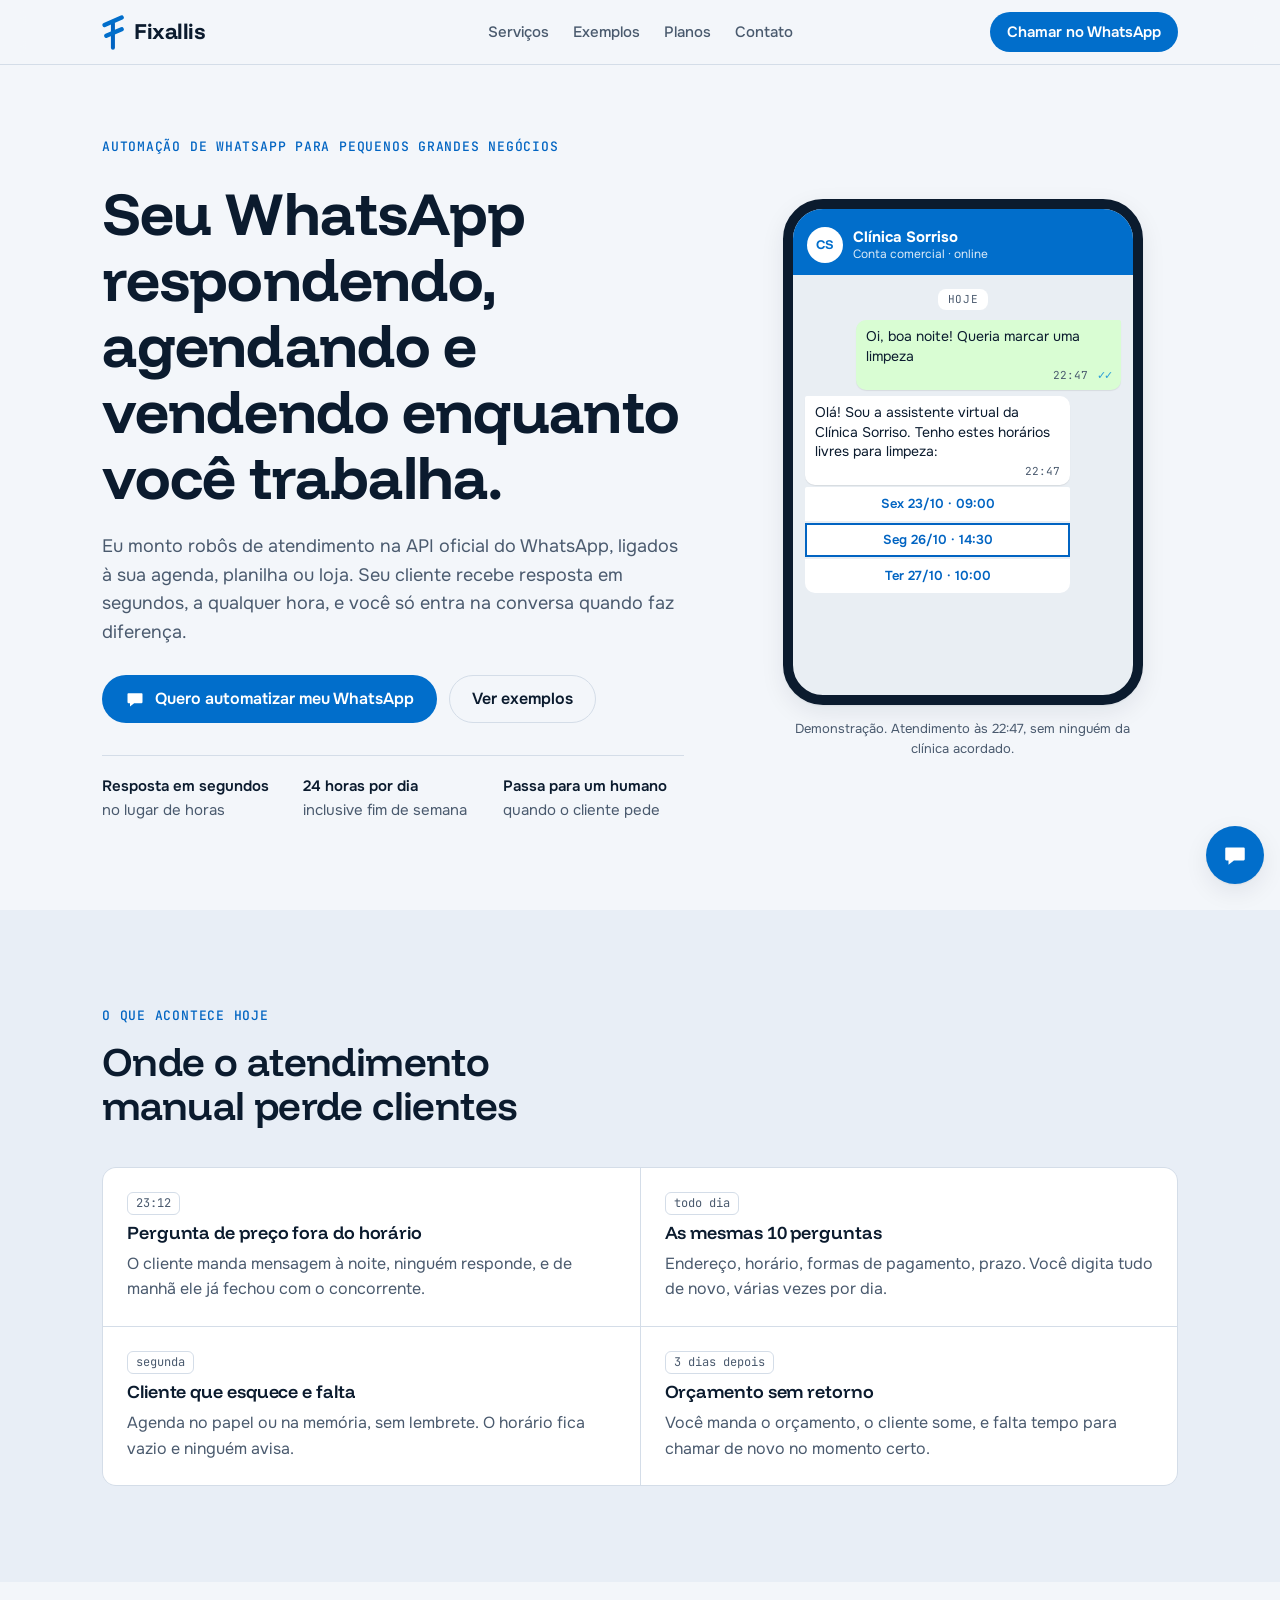
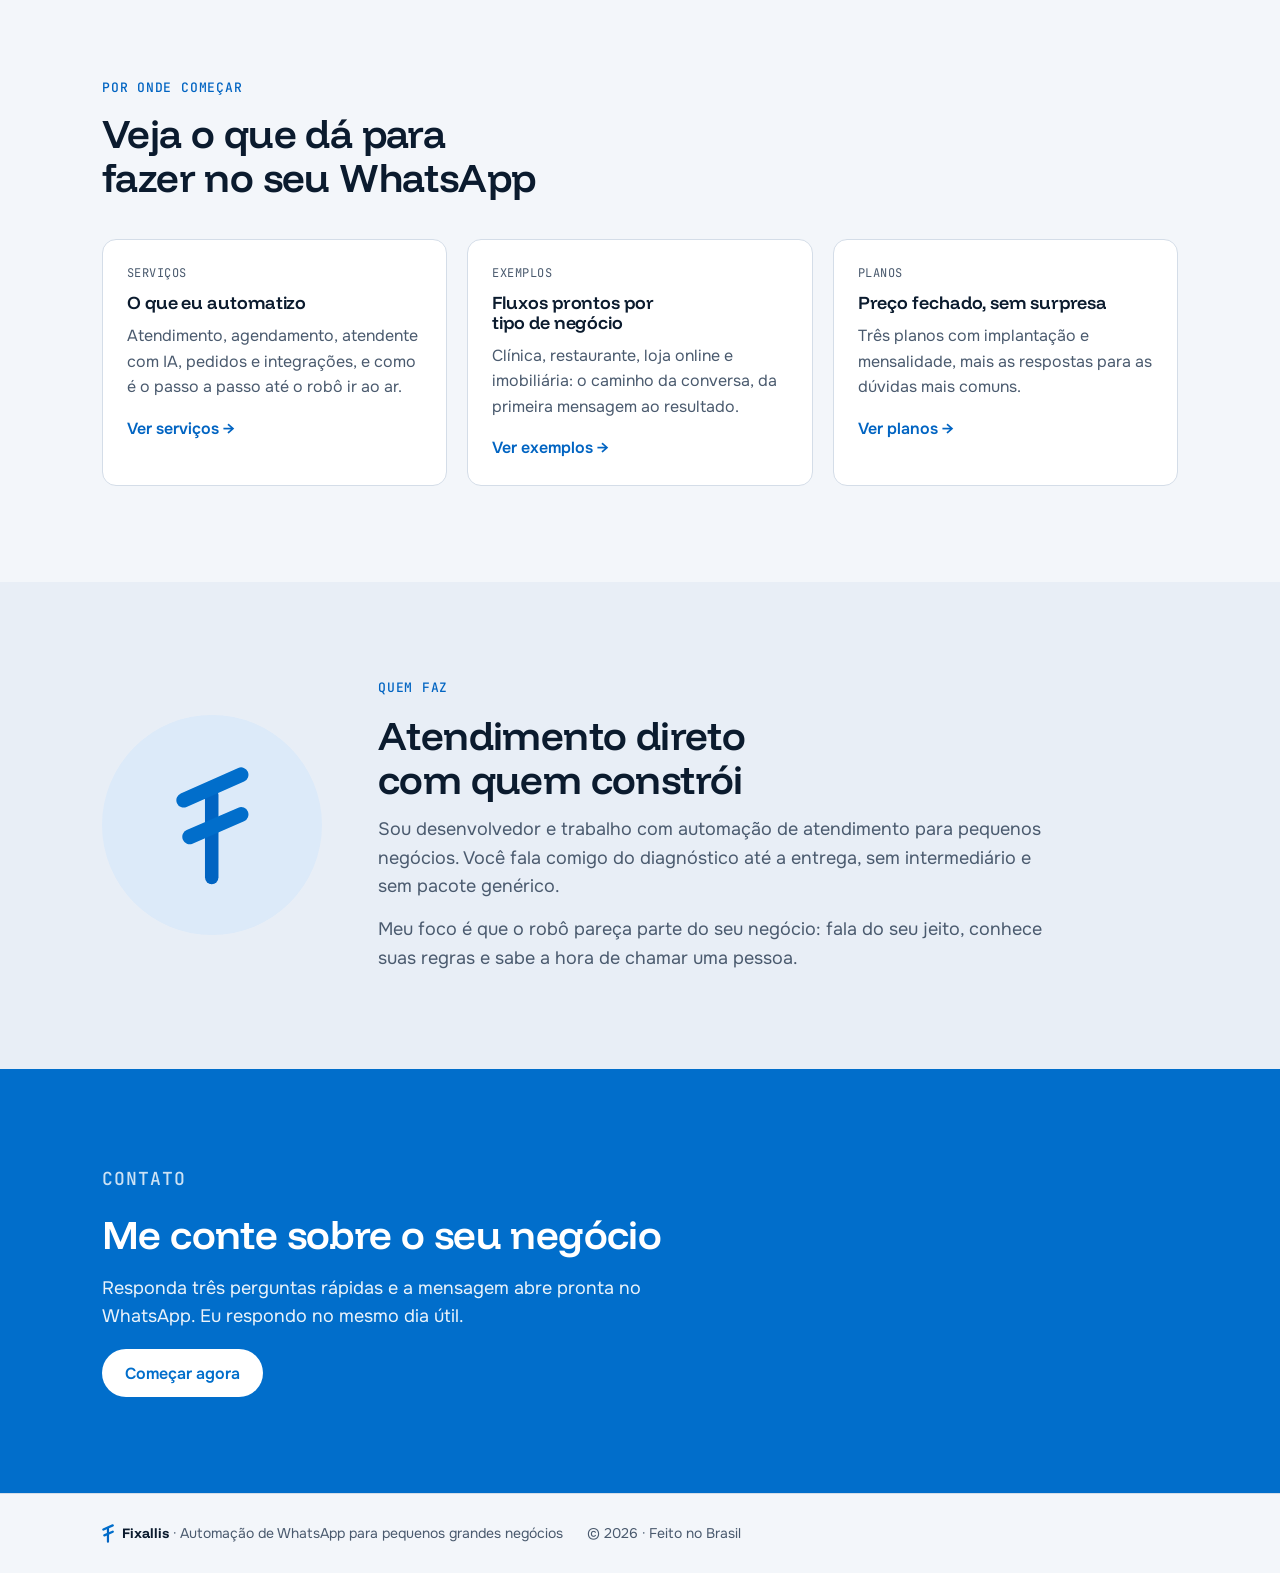
==== commit 4bfdace2: "Change the tagline to "pequenos grandes negócios" Co-Authored-By: Claude Opus 5.5 <noreply@anthropic" ====
--- a/index.html
+++ b/index.html
@@ -5,7 +5,7 @@
 <meta name="viewport" content="width=device-width, initial-scale=1, viewport-fit=cover">
 <title>Fixallis</title>
 <meta name="claude:viewport-fit-sides" content="cover">
-<meta name="description" content="Automação de WhatsApp para pequenos negócios: atendimento automático, agendamento, atendente com IA e integrações. Resposta em segundos, 24 horas por dia.">
+<meta name="description" content="Automação de WhatsApp para pequenos grandes negócios: atendimento automático, agendamento, atendente com IA e integrações. Resposta em segundos, 24 horas por dia.">
 <meta property="og:title" content="Fixallis">
 <meta property="og:description" content="Seu WhatsApp respondendo, agendando e vendendo enquanto você trabalha.">
 <meta property="og:type" content="website">
@@ -42,7 +42,7 @@
   <section class="hero" id="inicio">
     <div class="wrap hero__grid">
       <div class="hero__copy">
-        <p class="eyebrow">Automação de WhatsApp para pequenos negócios</p>
+        <p class="eyebrow">Automação de WhatsApp para pequenos grandes negócios</p>
         <h1>Seu WhatsApp respondendo, agendando e vendendo enquanto você trabalha.</h1>
         <p class="lead">Eu monto robôs de atendimento na API oficial do WhatsApp, ligados à sua agenda, planilha ou loja. Seu cliente recebe resposta em segundos, a qualquer hora, e você só entra na conversa quando faz diferença.</p>
         <div class="hero__ctas">
@@ -201,7 +201,7 @@
 
 <footer class="footer">
   <div class="wrap footer__inner">
-    <p class="footer__brand"><img src="assets/fixallis-mark.svg" alt="" width="12" height="19"><span><strong>Fixallis</strong> · Automação de WhatsApp para pequenos negócios</span></p>
+    <p class="footer__brand"><img src="assets/fixallis-mark.svg" alt="" width="12" height="19"><span><strong>Fixallis</strong> · Automação de WhatsApp para pequenos grandes negócios</span></p>
     <p>© <span id="year">2026</span> · Feito no Brasil</p>
   </div>
 </footer>
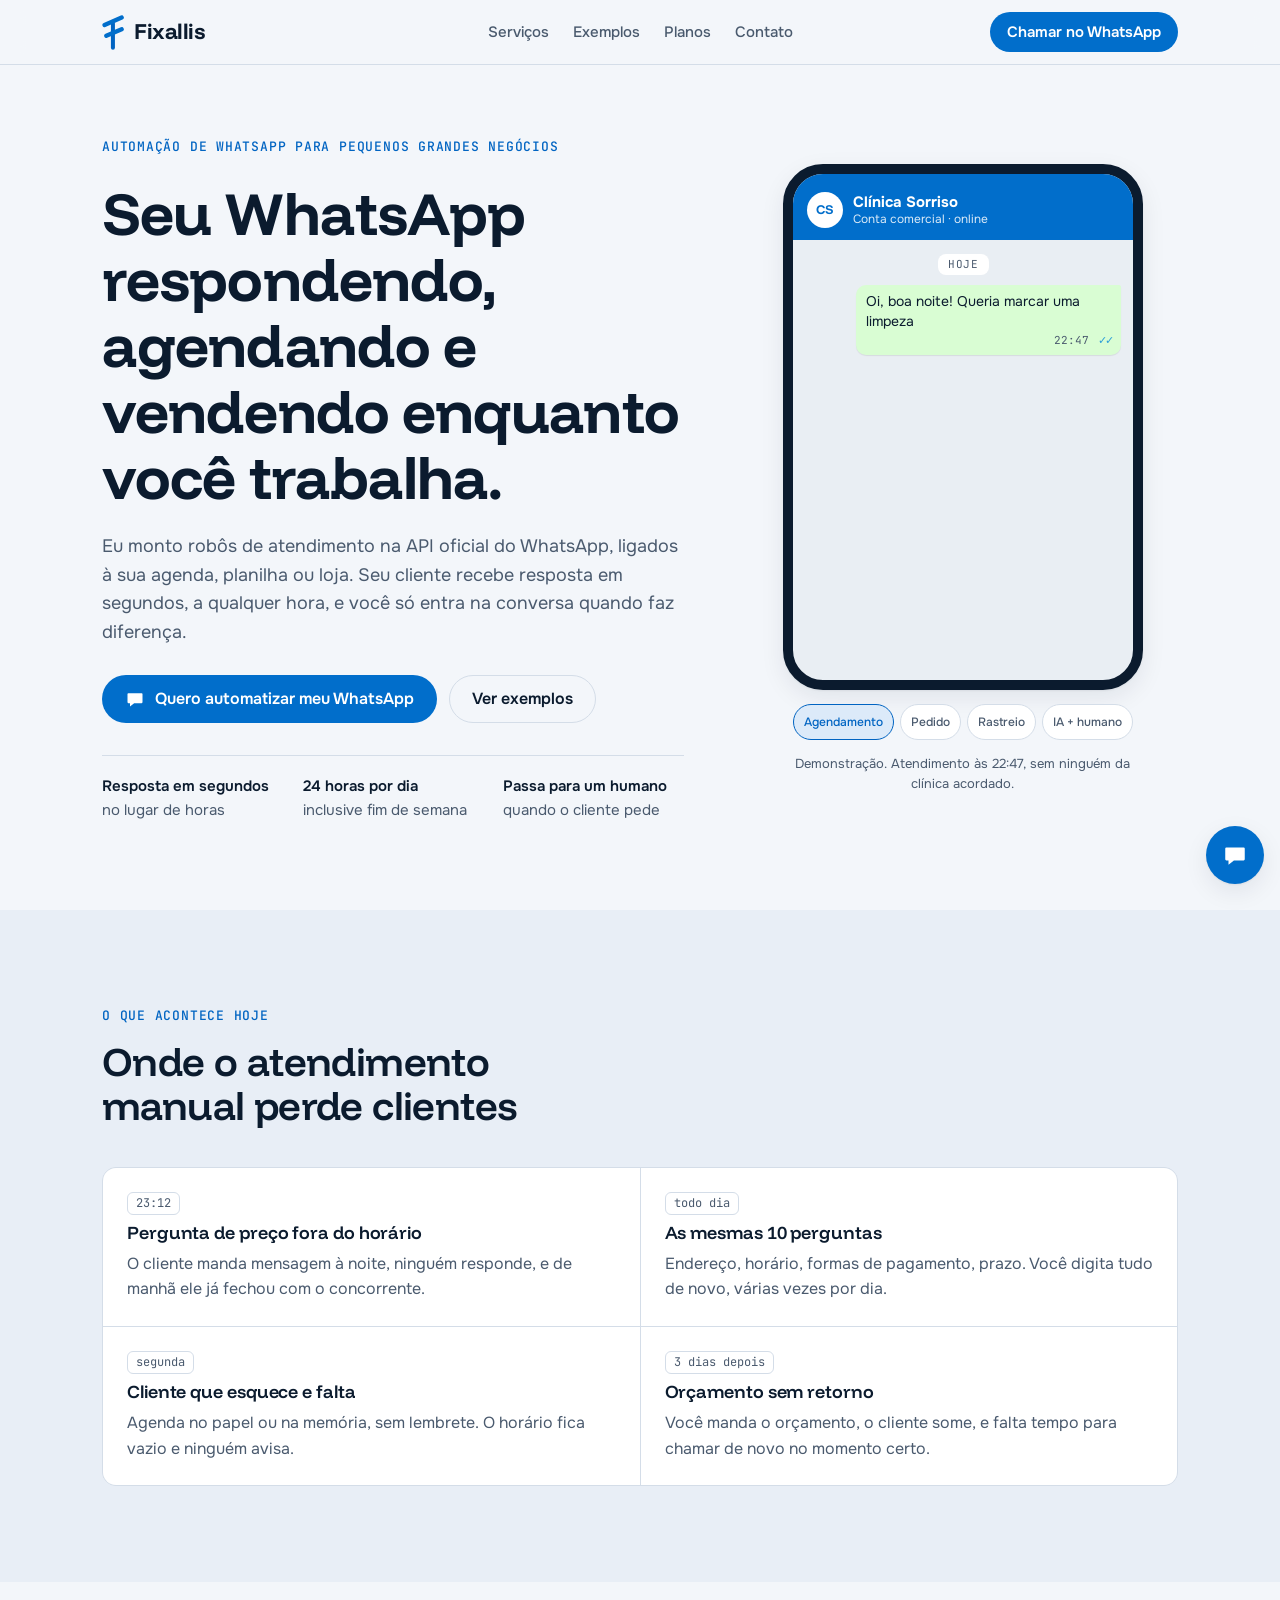
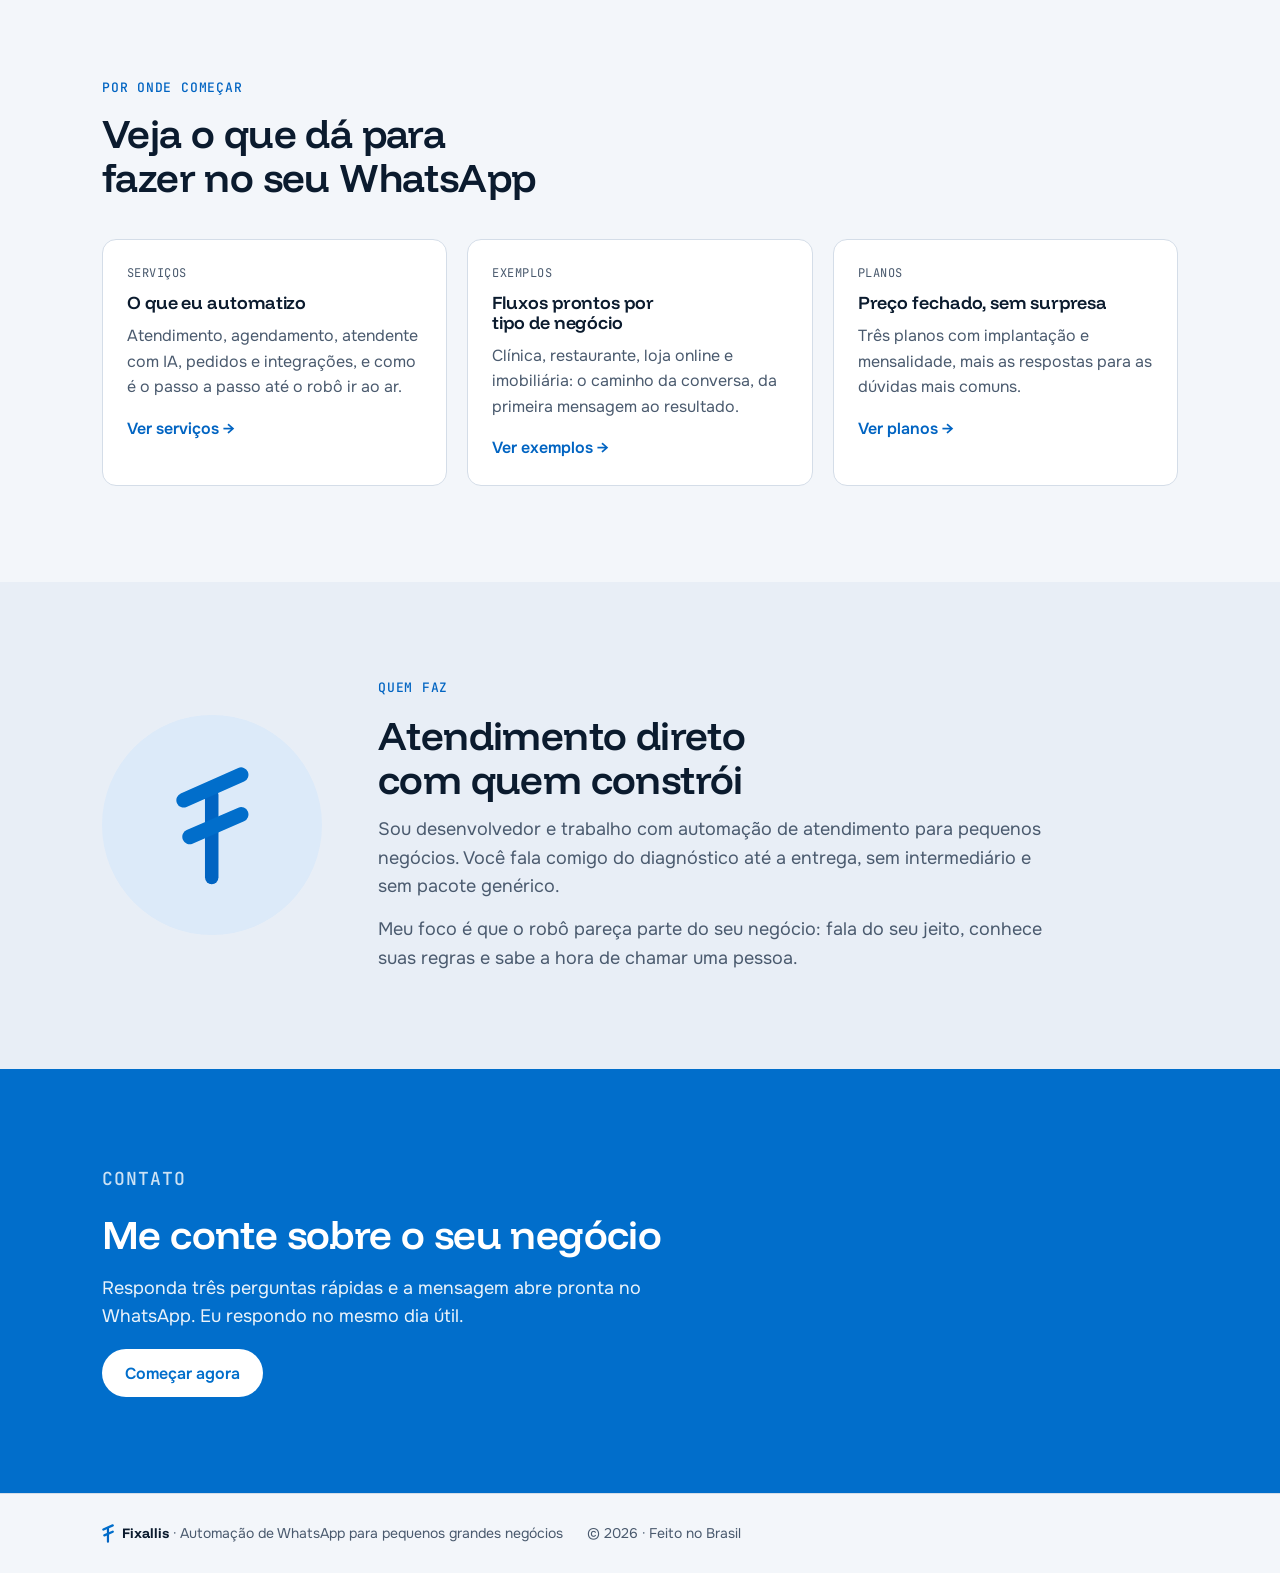
==== commit 3d4cfaa2: "Animate four example conversations in the hero phone The demo now cycles through scheduling, a deliv" ====
--- a/index.html
+++ b/index.html
@@ -72,32 +72,32 @@
           <div class="chat__body" id="chat">
             <p class="chat__day">Hoje</p>
 
-            <div class="msg msg--out" data-step>
+            <div class="msg msg--out">
               Oi, boa noite! Queria marcar uma limpeza
               <span class="msg__meta">22:47 <span class="ticks" aria-label="lida">✓✓</span></span>
             </div>
 
-            <div class="msg msg--in" data-step data-bot>
+            <div class="msg msg--in">
               Olá! Sou a assistente virtual da Clínica Sorriso. Tenho estes horários livres para limpeza:
               <span class="msg__meta">22:47</span>
             </div>
-            <div class="msg__buttons" data-step aria-hidden="true">
+            <div class="msg__buttons" aria-hidden="true">
               <span>Sex 23/10 · 09:00</span>
               <span class="is-picked">Seg 26/10 · 14:30</span>
               <span>Ter 27/10 · 10:00</span>
             </div>
 
-            <div class="msg msg--out" data-step>
+            <div class="msg msg--out">
               Seg 26/10 · 14:30
               <span class="msg__meta">22:48 <span class="ticks" aria-label="lida">✓✓</span></span>
             </div>
 
-            <div class="msg msg--in" data-step data-bot>
+            <div class="msg msg--in">
               Pronto, Mariana! Sua limpeza está confirmada para <strong>segunda, 26/10, às 14:30</strong>. Vou te lembrar um dia antes.
               <span class="msg__meta">22:48</span>
             </div>
 
-            <p class="chat__event" data-step>
+            <p class="chat__event">
               <svg viewBox="0 0 24 24" aria-hidden="true"><path d="M7 3v2H5a2 2 0 0 0-2 2v12a2 2 0 0 0 2 2h14a2 2 0 0 0 2-2V7a2 2 0 0 0-2-2h-2V3h-2v2H9V3H7zm-2 7h14v9H5v-9z"/></svg>
               Salvo no Google Agenda · lembrete para 25/10
             </p>
--- a/styles.css
+++ b/styles.css
@@ -415,10 +415,85 @@
 .typing i:nth-child(3) { animation-delay: .3s; }
 @keyframes blink { 0%, 80%, 100% { opacity: .3; } 40% { opacity: 1; } }
 
-/* Messages pop in during the demo replay (JS adds .is-waiting first) */
-[data-step].is-waiting { display: none; }
-[data-step].is-shown { animation: pop .28s ease-out both; }
+/* Live demo (script.js): fixed-height chat that scrolls as messages arrive */
+.chat__body.is-live {
+  height: 440px;
+  min-height: 0;
+  overflow-y: auto;
+  overscroll-behavior: contain;
+  scrollbar-width: none;
+}
+.chat__body.is-live::-webkit-scrollbar { display: none; }
+.chat__body.is-live > * { flex: none; animation: pop .28s ease-out both; }
 @keyframes pop { from { opacity: 0; transform: translateY(6px) scale(.98); } }
+
+.ticks.is-sent { color: var(--muted); letter-spacing: 0; }
+.msg__buttons span { transition: background-color .2s ease, transform .15s ease; }
+.msg__buttons .is-tapping { background: var(--brand-soft); transform: scale(.97); }
+.msg__author { display: block; font-size: .75rem; font-weight: 600; color: var(--brand); margin-bottom: 2px; }
+.chat__system {
+  align-self: center;
+  font-size: .75rem;
+  color: var(--muted);
+  background: var(--bubble-in);
+  padding: 4px 10px;
+  border-radius: 8px;
+  margin-block: 4px;
+}
+
+/* Order summary inside a bubble */
+.receipt {
+  display: grid;
+  gap: 3px;
+  margin-top: 8px;
+  padding: 8px 10px;
+  border-radius: 8px;
+  background: var(--chat-bg);
+  font-size: .8125rem;
+  font-variant-numeric: tabular-nums;
+}
+.receipt > span { display: flex; justify-content: space-between; gap: 12px; }
+.receipt__total { font-weight: 700; border-top: 1px dashed var(--line); padding-top: 4px; margin-top: 2px; }
+
+/* Delivery timeline inside a bubble */
+.track { display: grid; margin-top: 8px; font-size: .8125rem; }
+.track__step { position: relative; padding: 0 0 8px 20px; }
+.track__step:last-child { padding-bottom: 0; }
+.track__step::before {
+  content: "";
+  position: absolute;
+  left: 2px; top: .4em;
+  width: 9px; height: 9px;
+  border-radius: 50%;
+  background: var(--brand);
+}
+.track__step:not(:last-child)::after {
+  content: "";
+  position: absolute;
+  left: 6px; top: calc(.4em + 9px); bottom: 0;
+  width: 1px;
+  background: var(--brand);
+}
+.track__step.is-agora { font-weight: 600; color: var(--brand); }
+.track__step.is-agora::before { box-shadow: 0 0 0 0 color-mix(in oklab, var(--brand) 50%, transparent); animation: ping 1.6s ease-out infinite; }
+@keyframes ping { to { box-shadow: 0 0 0 7px transparent; } }
+
+/* Example picker under the phone */
+.chat__tabs { display: flex; flex-wrap: wrap; justify-content: center; gap: 6px; }
+.chat__tabs button {
+  min-height: 36px;
+  padding: 6px 10px;
+  border-radius: 999px;
+  border: 1px solid var(--line);
+  background: var(--surface);
+  color: var(--muted);
+  font: 500 .75rem/1 var(--font-body);
+  white-space: nowrap;
+  cursor: pointer;
+  transition: color .15s ease, border-color .15s ease, background-color .15s ease;
+}
+.chat__tabs button:hover { color: var(--ink); border-color: var(--brand); }
+.chat__tabs button[aria-pressed="true"] { color: var(--brand); background: var(--brand-soft); border-color: var(--brand); }
 
 /* Sections */
 .section { padding-block: 72px; }
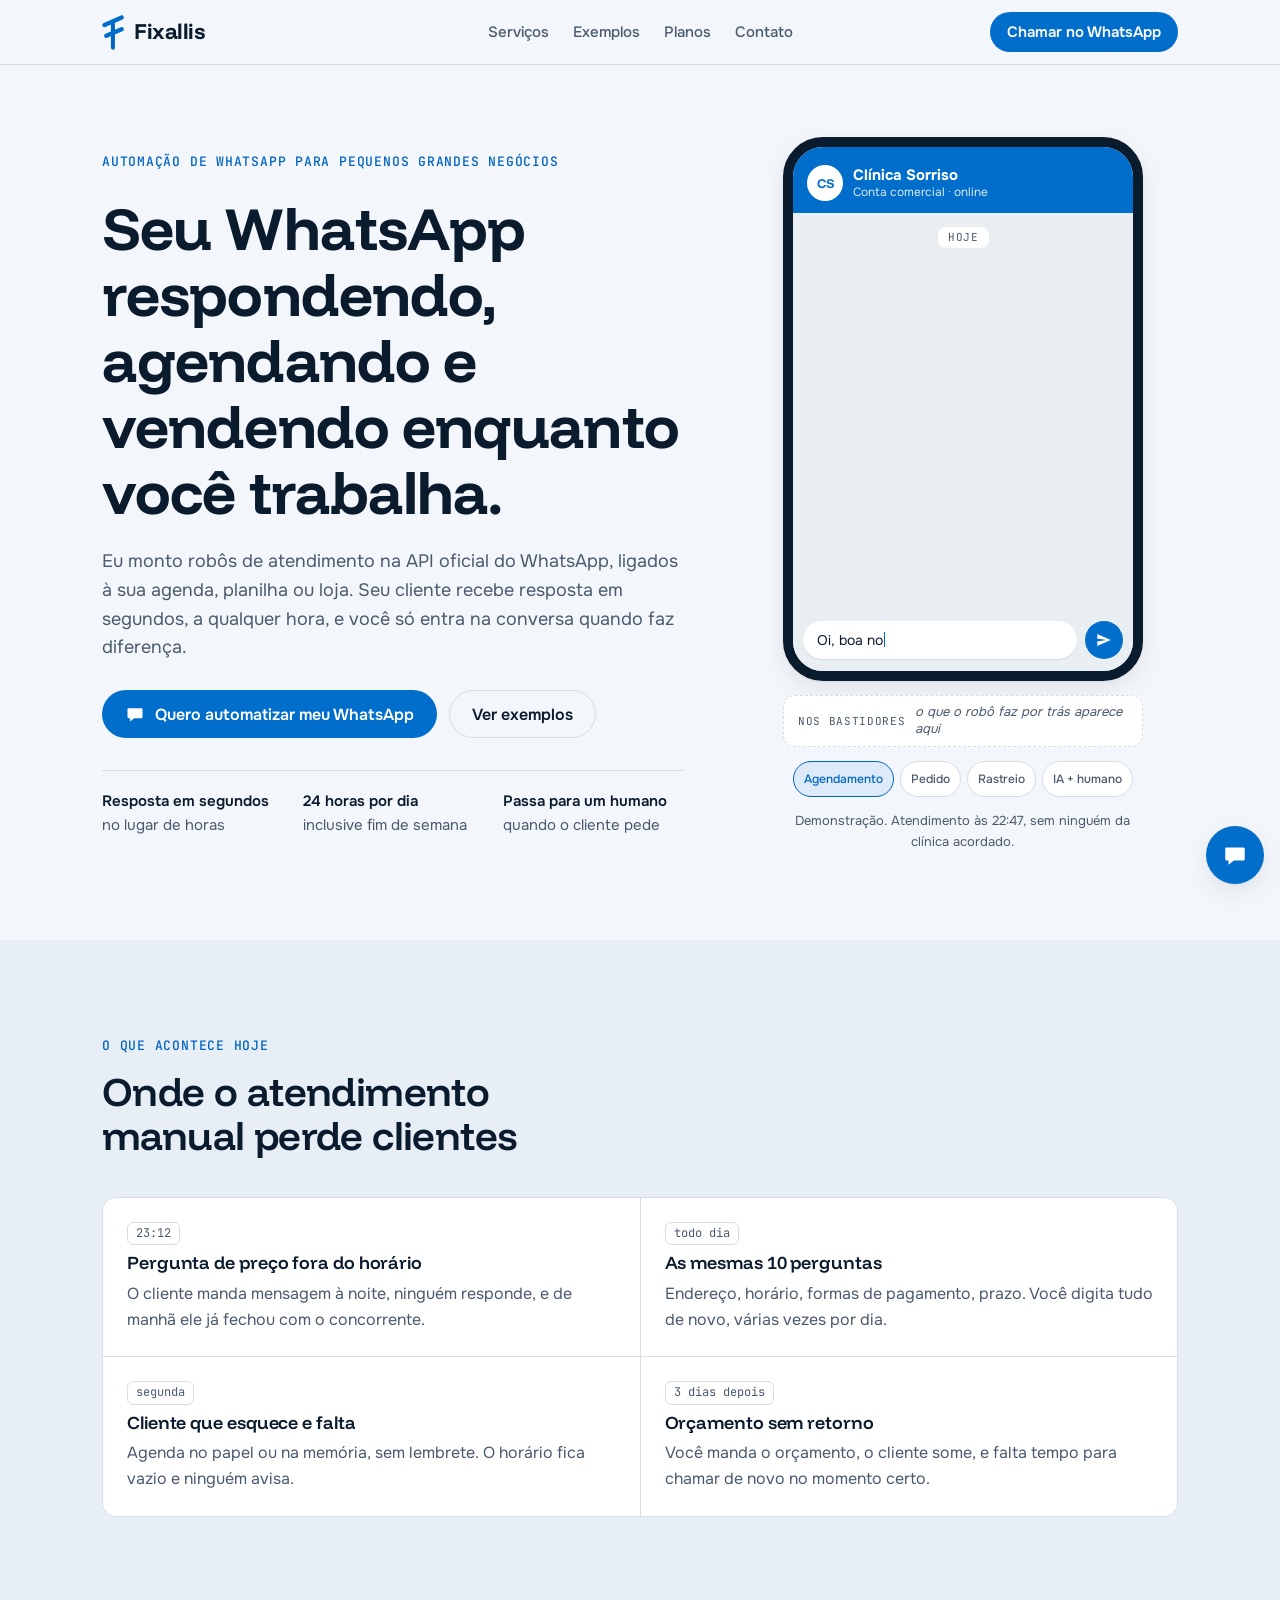
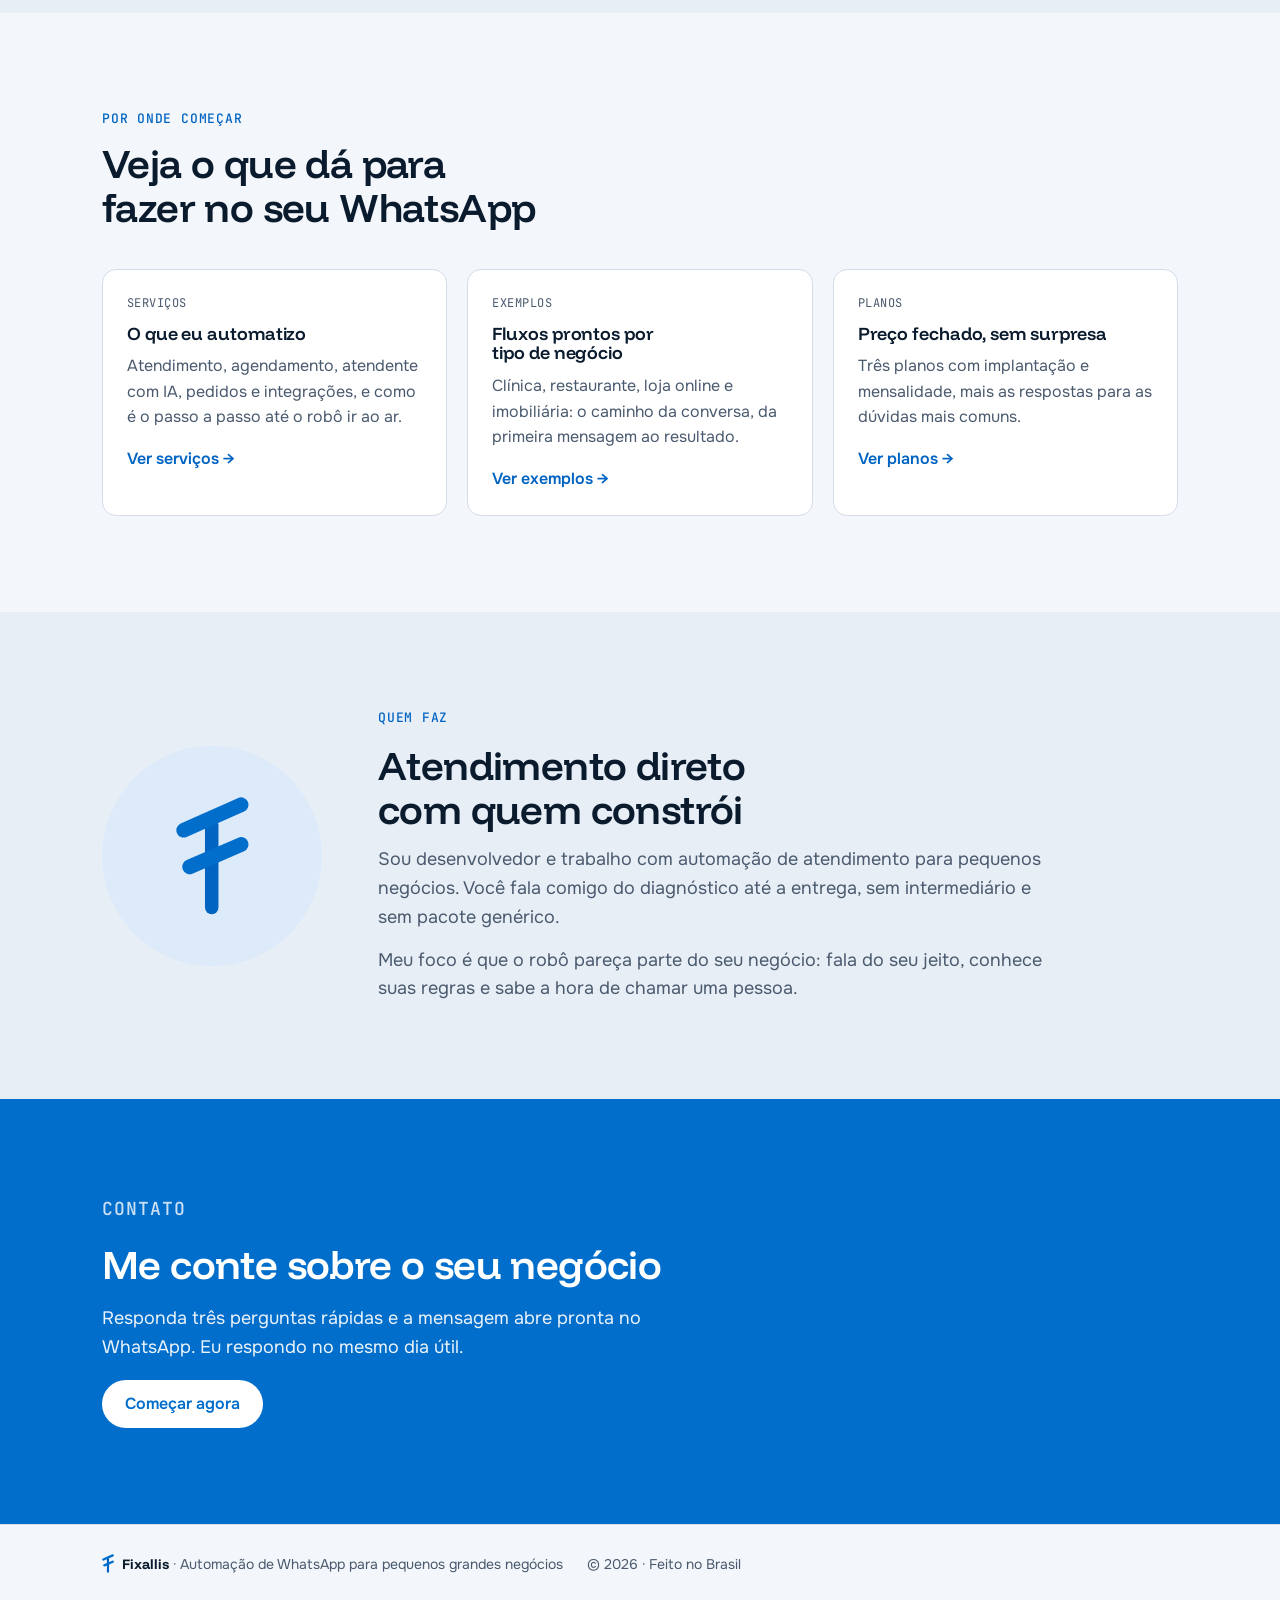
==== commit 7c33a776: "Make the chat demo match what real WhatsApp shows - Option buttons now respect WhatsApp's limit of 2" ====
--- a/index.html
+++ b/index.html
@@ -97,14 +97,15 @@
               <span class="msg__meta">22:48</span>
             </div>
 
-            <p class="chat__event">
-              <svg viewBox="0 0 24 24" aria-hidden="true"><path d="M7 3v2H5a2 2 0 0 0-2 2v12a2 2 0 0 0 2 2h14a2 2 0 0 0 2-2V7a2 2 0 0 0-2-2h-2V3h-2v2H9V3H7zm-2 7h14v9H5v-9z"/></svg>
-              Salvo no Google Agenda · lembrete para 25/10
-            </p>
-
-            <div class="typing" id="typing" hidden aria-hidden="true"><i></i><i></i><i></i></div>
           </div>
         </div>
+        <p class="backstage">
+          <span class="backstage__label">Nos bastidores</span>
+          <span class="backstage__item">
+            <svg viewBox="0 0 24 24" aria-hidden="true"><path d="M7 3v2H5a2 2 0 0 0-2 2v12a2 2 0 0 0 2 2h14a2 2 0 0 0 2-2V7a2 2 0 0 0-2-2h-2V3h-2v2H9V3H7zm-2 7h14v9H5v-9z"/></svg>
+            Salvo no Google Agenda · lembrete para 25/10
+          </span>
+        </p>
         <figcaption>Demonstração. Atendimento às 22:47, sem ninguém da clínica acordado.</figcaption>
       </figure>
     </div>
--- a/styles.css
+++ b/styles.css
@@ -379,23 +379,6 @@
 .msg__buttons span:first-child { border-top-left-radius: 2px; border-top-right-radius: 2px; }
 .msg__buttons span:last-child { border-bottom-left-radius: 10px; border-bottom-right-radius: 10px; }
 .msg__buttons .is-picked { outline: 2px solid var(--brand); outline-offset: -2px; }
-.chat__event {
-  align-self: center;
-  display: inline-flex;
-  flex-wrap: wrap;
-  justify-content: center;
-  text-align: center;
-  max-width: 100%;
-  align-items: center;
-  gap: 6px;
-  margin-top: 6px;
-  font-size: .75rem;
-  color: var(--brand);
-  background: var(--brand-soft);
-  padding: 5px 10px;
-  border-radius: 999px;
-}
-.chat__event svg { width: 14px; height: 14px; fill: currentColor; }
 .typing {
   align-self: flex-start;
   display: inline-flex;
@@ -409,15 +392,19 @@
   width: 6px; height: 6px;
   border-radius: 50%;
   background: var(--muted);
-  animation: blink 1s infinite ease-in-out;
+  animation: bounce 1.1s infinite ease-in-out;
 }
 .typing i:nth-child(2) { animation-delay: .15s; }
 .typing i:nth-child(3) { animation-delay: .3s; }
-@keyframes blink { 0%, 80%, 100% { opacity: .3; } 40% { opacity: 1; } }
+@keyframes bounce {
+  0%, 60%, 100% { transform: translateY(0); opacity: .45; }
+  30% { transform: translateY(-4px); opacity: 1; }
+}
 
 /* Live demo (script.js): fixed-height chat that scrolls as messages arrive */
 .chat__body.is-live {
-  height: 440px;
+  height: 400px;
+  transition: opacity .3s ease, transform .3s ease;
   min-height: 0;
   overflow-y: auto;
   overscroll-behavior: contain;
@@ -426,57 +413,116 @@
 .chat__body.is-live::-webkit-scrollbar { display: none; }
 .chat__body.is-live > * { flex: none; animation: pop .28s ease-out both; }
 @keyframes pop { from { opacity: 0; transform: translateY(6px) scale(.98); } }
+.chat__body.is-leaving { opacity: 0; transform: translateY(-10px); }
+
+/* Bubbles jump in from the side of whoever sent them */
+.chat__body.is-live > .msg--out { transform-origin: bottom right; animation: bubble-out .42s cubic-bezier(.34, 1.56, .64, 1) both; }
+.chat__body.is-live > .msg--in { transform-origin: top left; animation: bubble-in .42s cubic-bezier(.34, 1.56, .64, 1) both; }
+@keyframes bubble-out { from { opacity: 0; transform: translate(14px, 14px) scale(.6); } }
+@keyframes bubble-in { from { opacity: 0; transform: translate(-14px, 6px) scale(.6); } }
+.chat__body.is-live > .msg__buttons { animation: none; }
+.chat__body.is-live > .msg__buttons span { animation: rise-in .32s ease-out both; }
+.chat__body.is-live > .msg__buttons span:nth-child(2) { animation-delay: .09s; }
+.chat__body.is-live > .msg__buttons span:nth-child(3) { animation-delay: .18s; }
+@keyframes rise-in { from { opacity: 0; transform: translateY(10px); } }
+@keyframes chip-in { from { opacity: 0; transform: scale(.5); } }
+.chat__body.is-live > .typing { transform-origin: bottom left; animation: bubble-in .3s ease-out both; }
+.ticks.is-read { display: inline-block; animation: tick-in .35s ease-out; }
+@keyframes tick-in { 0% { transform: scale(.4); } 60% { transform: scale(1.3); } }
+
+/* Header fades when the example changes */
+.chat__head.is-swapping .chat__avatar { animation: chip-in .45s cubic-bezier(.34, 1.56, .64, 1) both; }
+.chat__head.is-swapping .chat__who { animation: rise-in .35s ease-out both; }
+
+/* Message bar: the customer's text is typed here before it is sent */
+.composer {
+  display: flex;
+  align-items: center;
+  gap: 8px;
+  padding: 8px 10px 12px;
+  background: var(--chat-bg);
+}
+.composer__field {
+  flex: 1;
+  min-width: 0;
+  min-height: 38px;
+  display: flex;
+  align-items: center;
+  padding: 6px 14px;
+  border-radius: 999px;
+  background: var(--bubble-in);
+  font-size: .875rem;
+  line-height: 1.3;
+  color: var(--ink);
+  box-shadow: 0 1px 1px rgb(0 0 0 / .08);
+  overflow: hidden;
+}
+.composer__text { max-width: 100%; white-space: nowrap; overflow: hidden; }
+.composer__placeholder { color: var(--muted); }
+.composer.has-text .composer__placeholder { display: none; }
+.composer.has-text .composer__text::after {
+  content: "";
+  display: inline-block;
+  width: 1.5px; height: 1.05em;
+  margin-left: 1px;
+  vertical-align: -2px;
+  background: var(--go);
+  animation: caret 1s steps(1) infinite;
+}
+@keyframes caret { 50% { opacity: 0; } }
+.composer__btn {
+  position: relative;
+  flex: none;
+  width: 38px; height: 38px;
+  border-radius: 50%;
+  background: var(--go);
+  color: var(--go-ink);
+  display: grid;
+  place-items: center;
+  transition: transform .15s ease;
+}
+.composer__btn svg {
+  position: absolute;
+  width: 18px; height: 18px;
+  fill: currentColor;
+  transition: transform .25s cubic-bezier(.34, 1.56, .64, 1), opacity .2s ease;
+}
+.composer__send { opacity: 0; transform: rotate(-60deg) scale(.4); }
+.composer.has-text .composer__mic { opacity: 0; transform: rotate(60deg) scale(.4); }
+.composer.has-text .composer__send { opacity: 1; transform: none; }
+.composer__btn.is-press { transform: scale(.82); }
 
 .ticks.is-sent { color: var(--muted); letter-spacing: 0; }
 .msg__buttons span { transition: background-color .2s ease, transform .15s ease; }
 .msg__buttons .is-tapping { background: var(--brand-soft); transform: scale(.97); }
-.msg__author { display: block; font-size: .75rem; font-weight: 600; color: var(--brand); margin-bottom: 2px; }
-.chat__system {
-  align-self: center;
-  font-size: .75rem;
+.msg__author { display: block; font-weight: 700; }
+
+/* "Nos bastidores": what the bot does behind the scenes, outside the chat */
+.backstage {
+  display: flex;
+  align-items: center;
+  gap: 10px;
+  min-height: 48px;
+  margin: 0;
+  padding: 8px 14px;
+  border: 1px dashed var(--line);
+  border-radius: 12px;
+  background: var(--surface);
+  font-size: .8125rem;
+  line-height: 1.3;
+}
+.backstage__label {
+  flex: none;
+  font-family: var(--font-mono);
+  font-size: .6875rem;
+  letter-spacing: .06em;
+  text-transform: uppercase;
   color: var(--muted);
-  background: var(--bubble-in);
-  padding: 4px 10px;
-  border-radius: 8px;
-  margin-block: 4px;
-}
-
-/* Order summary inside a bubble */
-.receipt {
-  display: grid;
-  gap: 3px;
-  margin-top: 8px;
-  padding: 8px 10px;
-  border-radius: 8px;
-  background: var(--chat-bg);
-  font-size: .8125rem;
-  font-variant-numeric: tabular-nums;
-}
-.receipt > span { display: flex; justify-content: space-between; gap: 12px; }
-.receipt__total { font-weight: 700; border-top: 1px dashed var(--line); padding-top: 4px; margin-top: 2px; }
-
-/* Delivery timeline inside a bubble */
-.track { display: grid; margin-top: 8px; font-size: .8125rem; }
-.track__step { position: relative; padding: 0 0 8px 20px; }
-.track__step:last-child { padding-bottom: 0; }
-.track__step::before {
-  content: "";
-  position: absolute;
-  left: 2px; top: .4em;
-  width: 9px; height: 9px;
-  border-radius: 50%;
-  background: var(--brand);
-}
-.track__step:not(:last-child)::after {
-  content: "";
-  position: absolute;
-  left: 6px; top: calc(.4em + 9px); bottom: 0;
-  width: 1px;
-  background: var(--brand);
-}
-.track__step.is-agora { font-weight: 600; color: var(--brand); }
-.track__step.is-agora::before { box-shadow: 0 0 0 0 color-mix(in oklab, var(--brand) 50%, transparent); animation: ping 1.6s ease-out infinite; }
-@keyframes ping { to { box-shadow: 0 0 0 7px transparent; } }
+}
+.backstage__item { display: inline-flex; align-items: center; gap: 6px; min-width: 0; color: var(--brand); font-weight: 500; }
+.backstage__item svg { width: 16px; height: 16px; flex: none; fill: currentColor; }
+.backstage__item.is-empty { color: var(--muted); font-weight: 400; font-style: italic; }
+.backstage__item.is-new { animation: chip-in .5s cubic-bezier(.34, 1.56, .64, 1) both; }
 
 /* Example picker under the phone */
 .chat__tabs { display: flex; flex-wrap: wrap; justify-content: center; gap: 6px; }
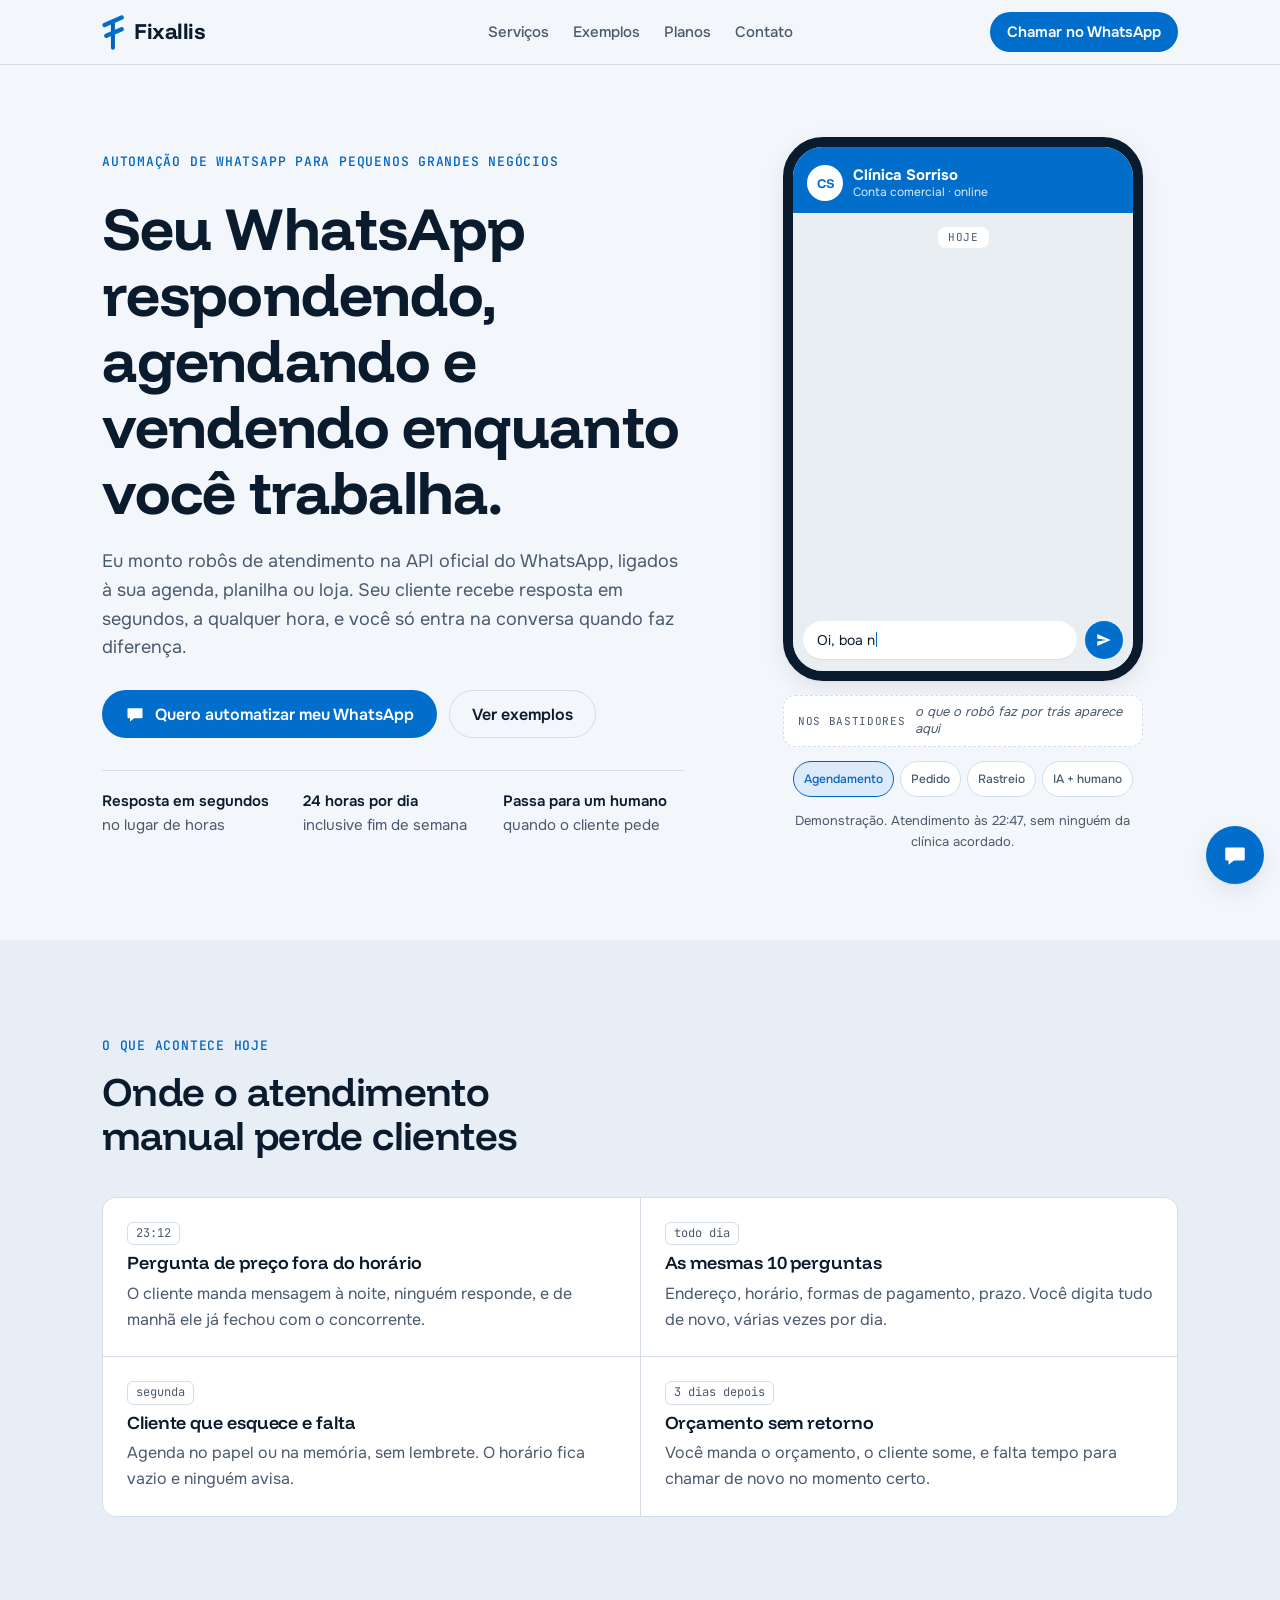
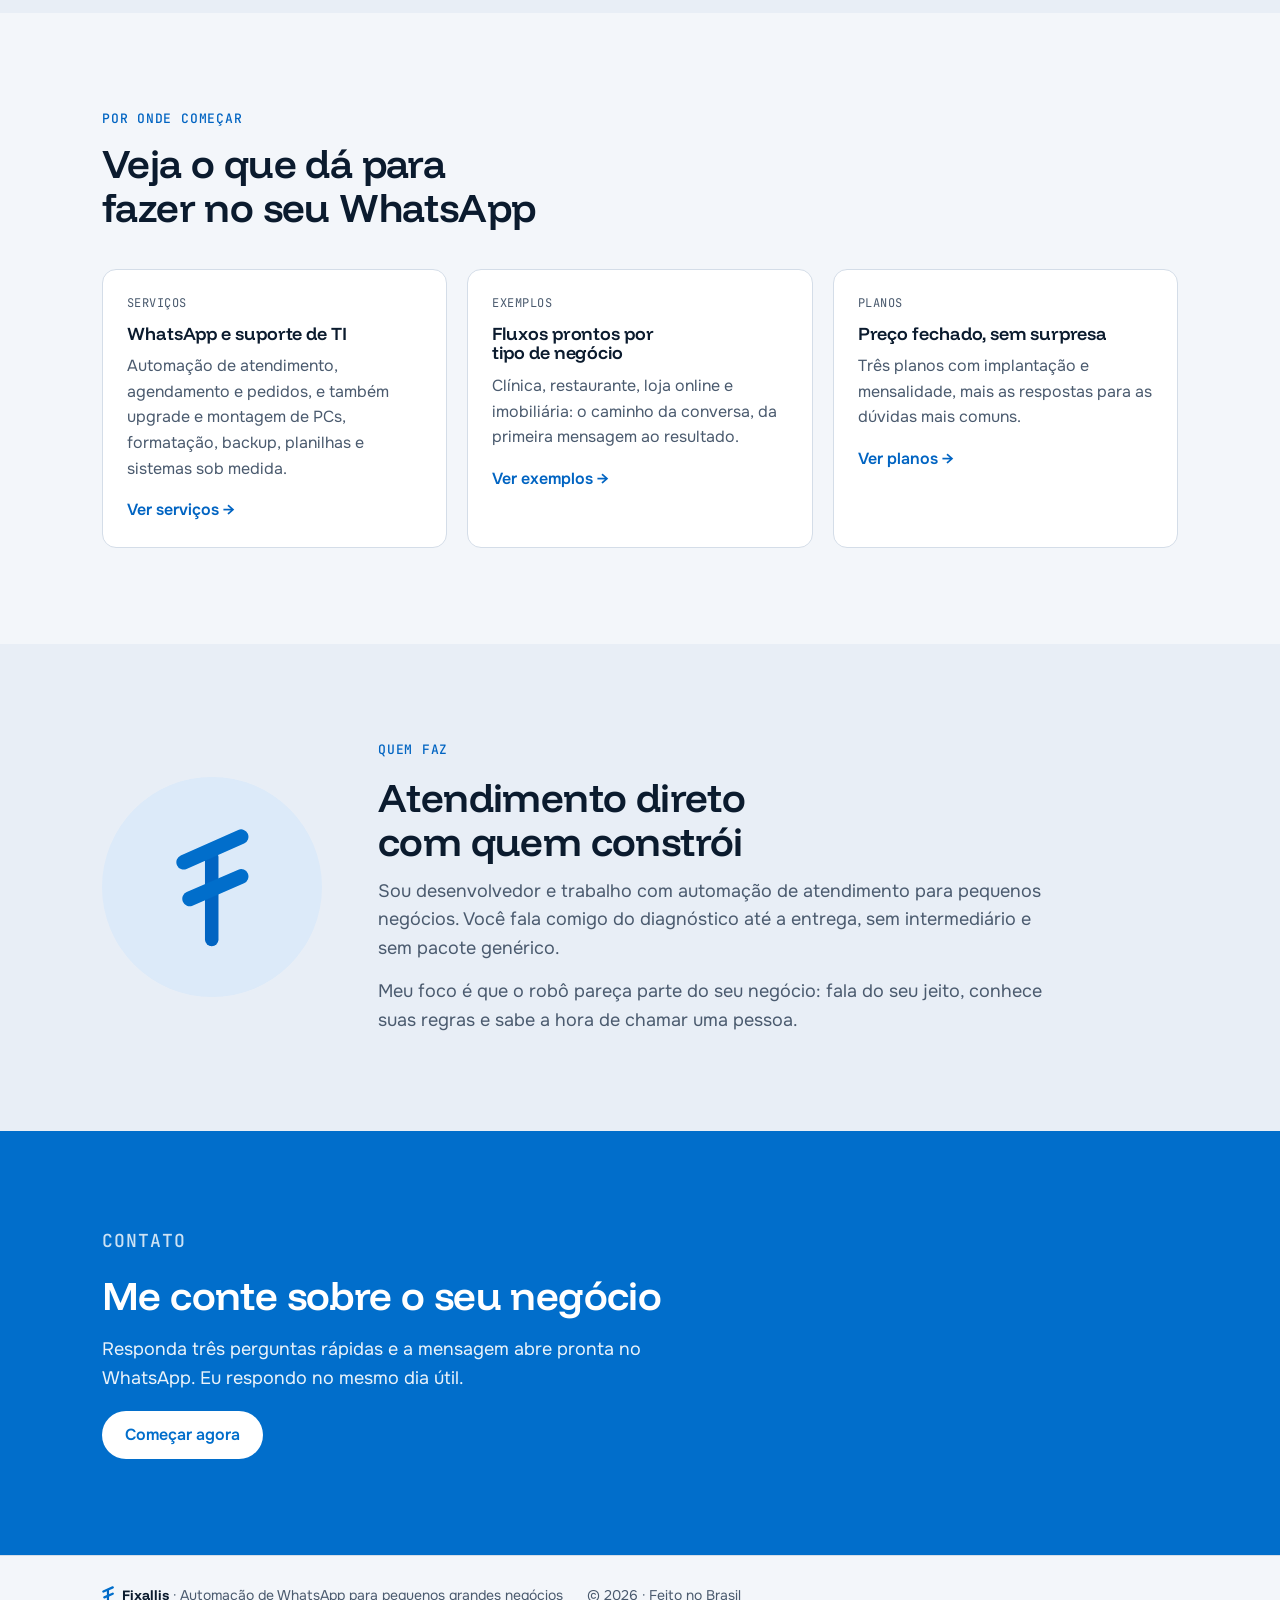
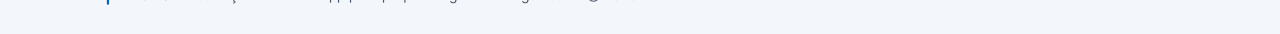
==== commit 190ae22b: "Add an IT support section to the services page The services page now covers both lines of work from " ====
--- a/index.html
+++ b/index.html
@@ -153,8 +153,8 @@
       <div class="pages">
         <a class="page-card reveal" href="servicos.html">
           <span class="page-card__kind">Serviços</span>
-          <h3>O que eu automatizo</h3>
-          <p>Atendimento, agendamento, atendente com IA, pedidos e integrações, e como é o passo a passo até o robô ir ao ar.</p>
+          <h3>WhatsApp e suporte de TI</h3>
+          <p>Automação de atendimento, agendamento e pedidos, e também upgrade e montagem de PCs, formatação, backup, planilhas e sistemas sob medida.</p>
           <span class="page-card__go">Ver serviços →</span>
         </a>
         <a class="page-card reveal" href="exemplos.html">
--- a/styles.css
+++ b/styles.css
@@ -790,6 +790,56 @@
 .faq details[open] summary::after { rotate: 45deg; }
 .faq details p { padding: 0 0 22px; color: var(--muted); max-width: 66ch; }
 
+/* Jump links in a page heading */
+.jump { display: flex; flex-wrap: wrap; gap: 8px; margin-top: 4px; }
+.jump a {
+  padding: 8px 16px;
+  border: 1px solid var(--line);
+  border-radius: 999px;
+  background: var(--surface);
+  color: var(--ink);
+  text-decoration: none;
+  font-weight: 500;
+  font-size: .9375rem;
+}
+.jump a:hover { border-color: var(--brand); color: var(--brand); }
+
+/* IT support: Hardware / Software / Sistemas */
+.it-groups { display: grid; gap: 20px; }
+@media (min-width: 900px) { .it-groups { grid-template-columns: repeat(3, minmax(0, 1fr)); } }
+.it-group {
+  display: grid;
+  gap: 18px;
+  align-content: start;
+  padding: 24px;
+  background: var(--surface);
+  border: 1px solid var(--line);
+  border-radius: var(--radius);
+}
+.it-group__title {
+  display: flex;
+  align-items: center;
+  gap: 12px;
+  font: 700 .875rem/1 var(--font-body);
+  letter-spacing: .12em;
+  text-transform: uppercase;
+  color: var(--brand);
+}
+.it-group__icon {
+  width: 38px; height: 38px;
+  flex: none;
+  display: grid; place-items: center;
+  border-radius: 10px;
+  background: var(--brand-soft);
+}
+.it-group__icon svg { width: 20px; height: 20px; fill: currentColor; }
+.it-list { list-style: none; margin: 0; padding: 0; display: grid; gap: 14px; }
+.it-list li { display: grid; gap: 2px; padding-left: 14px; border-left: 2px solid var(--brand-soft); }
+.it-list strong { font-weight: 600; }
+.it-list span { color: var(--muted); font-size: .9375rem; }
+.it-cta { display: flex; flex-wrap: wrap; align-items: center; gap: 12px 20px; margin-top: 32px; }
+.it-cta p { color: var(--muted); }
+
 /* Home: links to the other pages */
 .pages { display: grid; gap: 16px; }
 @media (min-width: 820px) { .pages { grid-template-columns: repeat(3, minmax(0, 1fr)); gap: 20px; } }
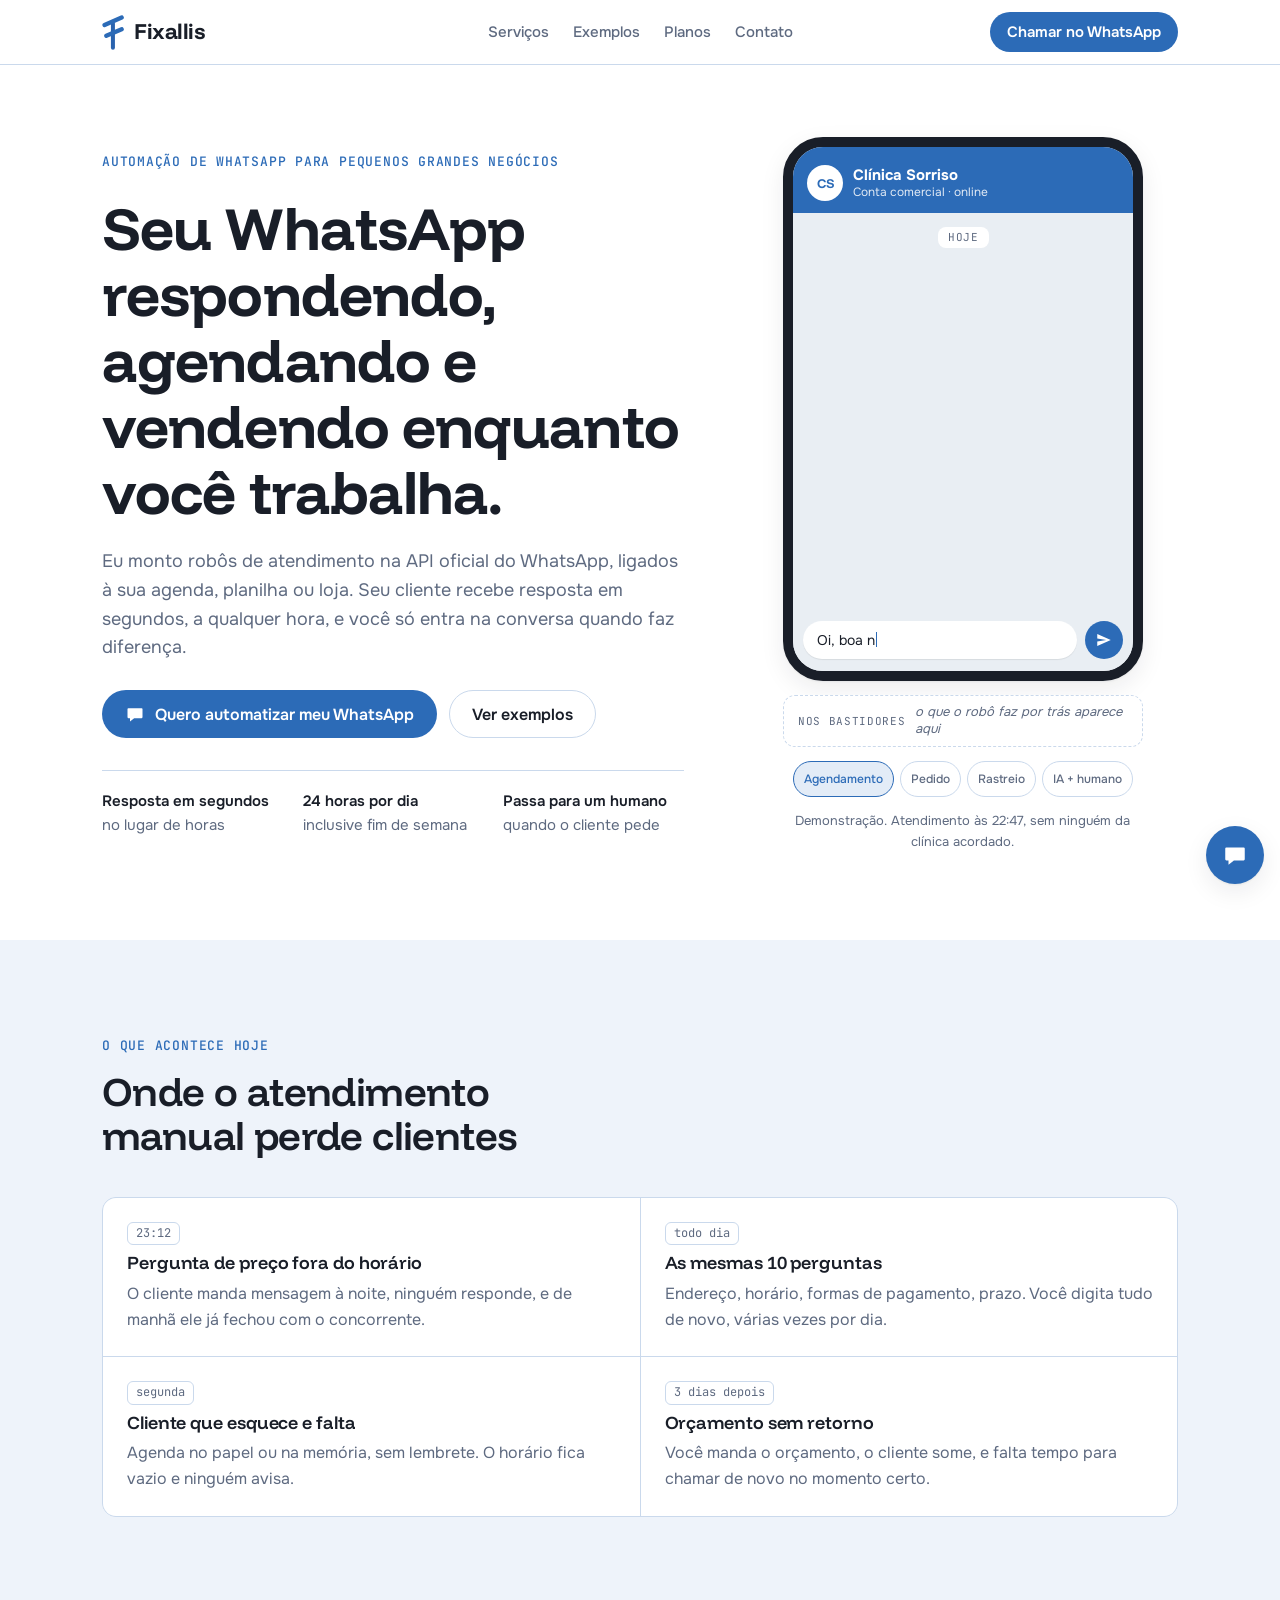
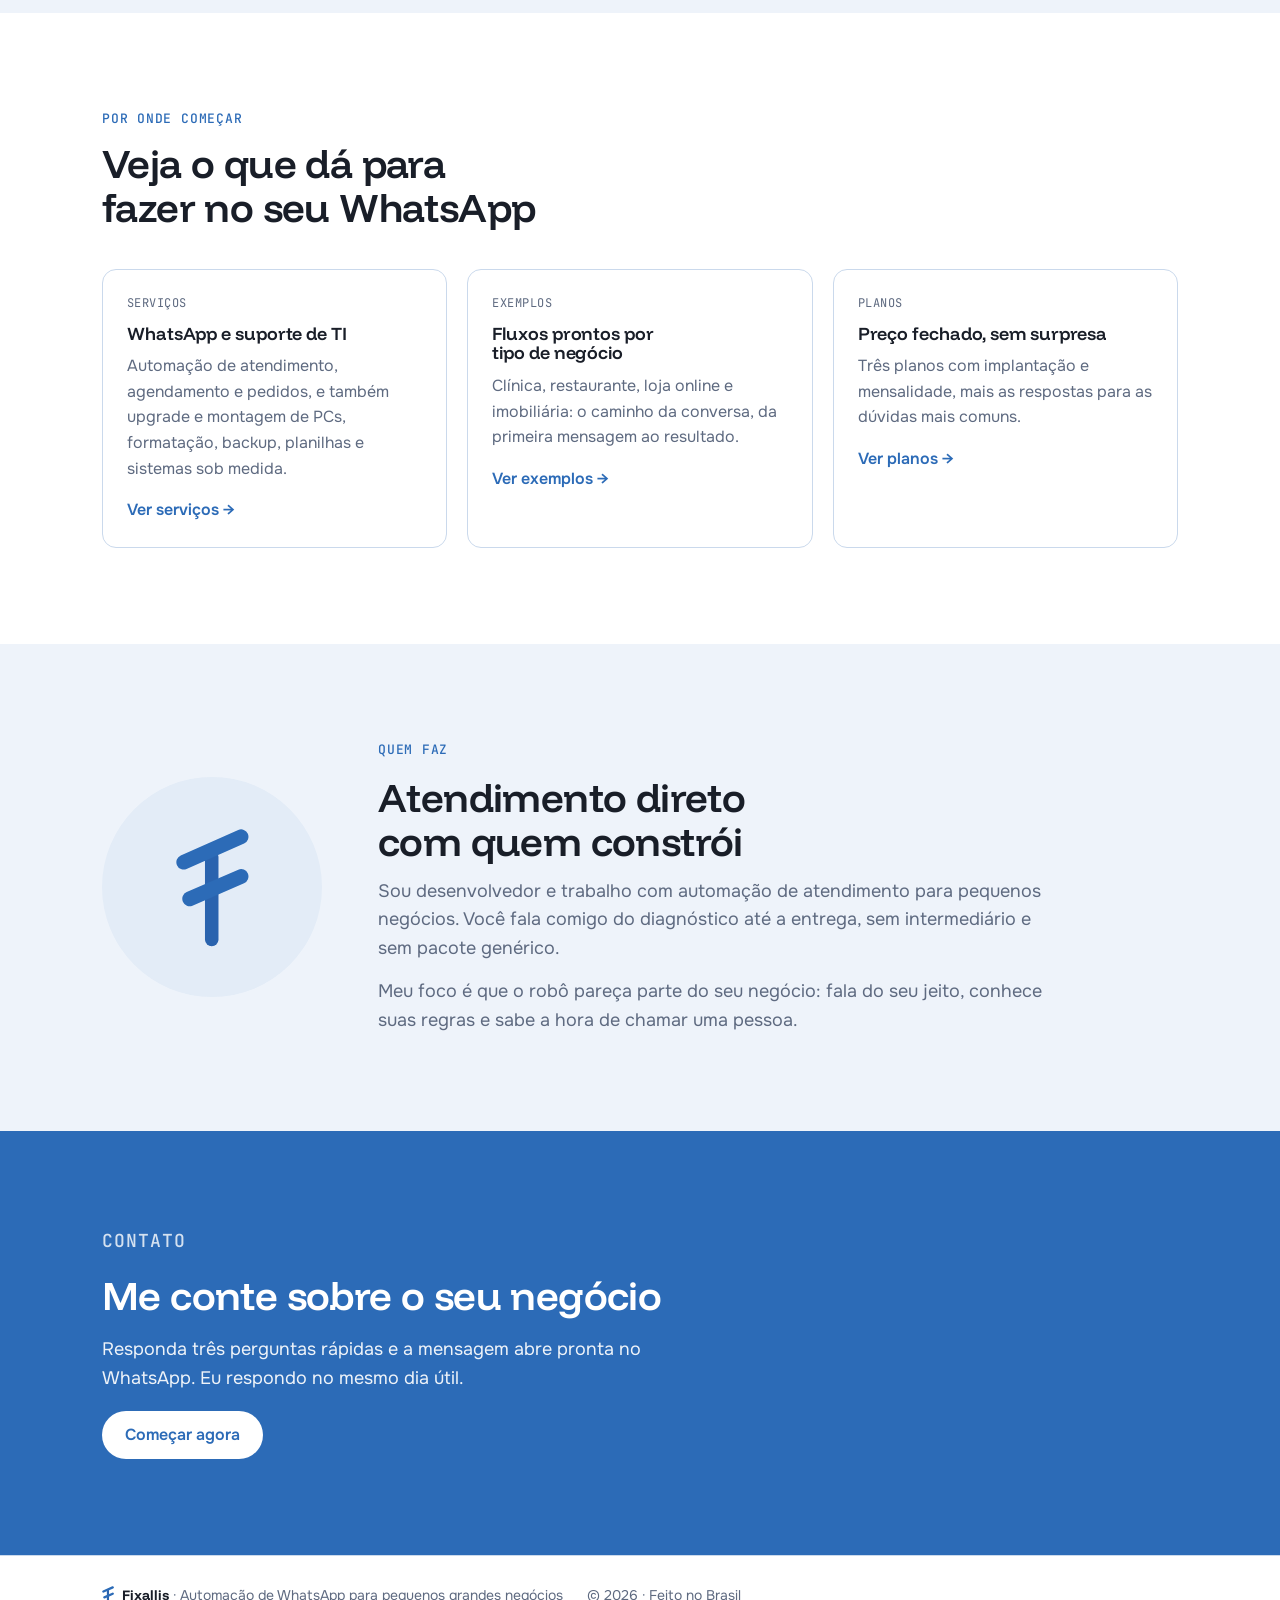
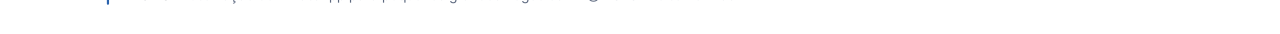
==== commit c9124860: "Use the business card colors across the site Brand blue #2C6BB7 (the card's panel and section labels" ====
--- a/index.html
+++ b/index.html
@@ -9,7 +9,7 @@
 <meta property="og:title" content="Fixallis">
 <meta property="og:description" content="Seu WhatsApp respondendo, agendando e vendendo enquanto você trabalha.">
 <meta property="og:type" content="website">
-<meta name="theme-color" content="#016ECB">
+<meta name="theme-color" content="#2C6BB7">
 <link rel="icon" type="image/svg+xml" href="assets/fixallis-mark.svg">
 <link rel="preconnect" href="https://fonts.googleapis.com">
 <link rel="preconnect" href="https://fonts.gstatic.com" crossorigin>
--- a/styles.css
+++ b/styles.css
@@ -1,24 +1,25 @@
-/* Fixallis — accent is the logo blue (#016ECB).
+/* Fixallis — colors follow the business card (blue #2C6BB7, ink #191E28).
    Layout: the page reads like a business chat — a live conversation in the hero,
    then calm alternating bands. Bold moment = the phone demo; the rest stays quiet. */
 :root {
-  --bg: #F3F6FA;
-  --tint: #E8EEF6;
+  /* Colors from the business card */
+  --bg: #FFFFFF;
+  --tint: #EEF3FA;
   --surface: #FFFFFF;
-  --ink: #0B1B2E;
-  --muted: #4A5A6E;
-  --line: #D4DDE8;
-  --brand: #0164C2;
-  --brand-soft: #DCEAF9;
-  --go: #016ECB;
+  --ink: #191E28;
+  --muted: #5E6A80;
+  --line: #CAD9EC;
+  --brand: #2C6BB7;
+  --brand-soft: #E3ECF7;
+  --go: #2C6BB7;
   --go-ink: #FFFFFF;
-  --frame: #0B1B2E;
+  --frame: #191E28;
   --chat-bg: #E9EEF3;
   --bubble-in: #FFFFFF;
   --bubble-out: #D9FDD3;
   --tick: #2B9ED8;
   --error: #B4380B;
-  --shadow: 0 1px 2px rgb(11 27 46 / .06), 0 8px 24px rgb(11 27 46 / .08);
+  --shadow: 0 1px 2px rgb(25 30 40 / .06), 0 8px 24px rgb(25 30 40 / .08);
 
   --font-display: "Funnel Display", "Segoe UI", system-ui, sans-serif;
   --font-body: "Onest", "Segoe UI", system-ui, -apple-system, sans-serif;
@@ -38,15 +39,15 @@
 
 @media (prefers-color-scheme: dark) {
   :root:not([data-theme="light"]) {
-    --bg: #0A121C;
-    --tint: #0E1824;
-    --surface: #121F2E;
-    --ink: #E3EBF5;
-    --muted: #9AAABD;
-    --line: #213145;
-    --brand: #5AA8F2;
-    --brand-soft: #10263D;
-    --go: #016ECB;
+    --bg: #0D121B;
+    --tint: #111925;
+    --surface: #161F2D;
+    --ink: #E6EBF3;
+    --muted: #9AA6B8;
+    --line: #24324A;
+    --brand: #8AB0E8;
+    --brand-soft: #16253B;
+    --go: #2C6BB7;
     --go-ink: #FFFFFF;
     --frame: #000000;
     --chat-bg: #0A1119;
@@ -59,15 +60,15 @@
   }
 }
 :root[data-theme="dark"] {
-  --bg: #0A121C;
-  --tint: #0E1824;
-  --surface: #121F2E;
-  --ink: #E3EBF5;
-  --muted: #9AAABD;
-  --line: #213145;
-  --brand: #5AA8F2;
-  --brand-soft: #10263D;
-  --go: #016ECB;
+  --bg: #0D121B;
+  --tint: #111925;
+  --surface: #161F2D;
+  --ink: #E6EBF3;
+  --muted: #9AA6B8;
+  --line: #24324A;
+  --brand: #8AB0E8;
+  --brand-soft: #16253B;
+  --go: #2C6BB7;
   --go-ink: #FFFFFF;
   --frame: #000000;
   --chat-bg: #0A1119;
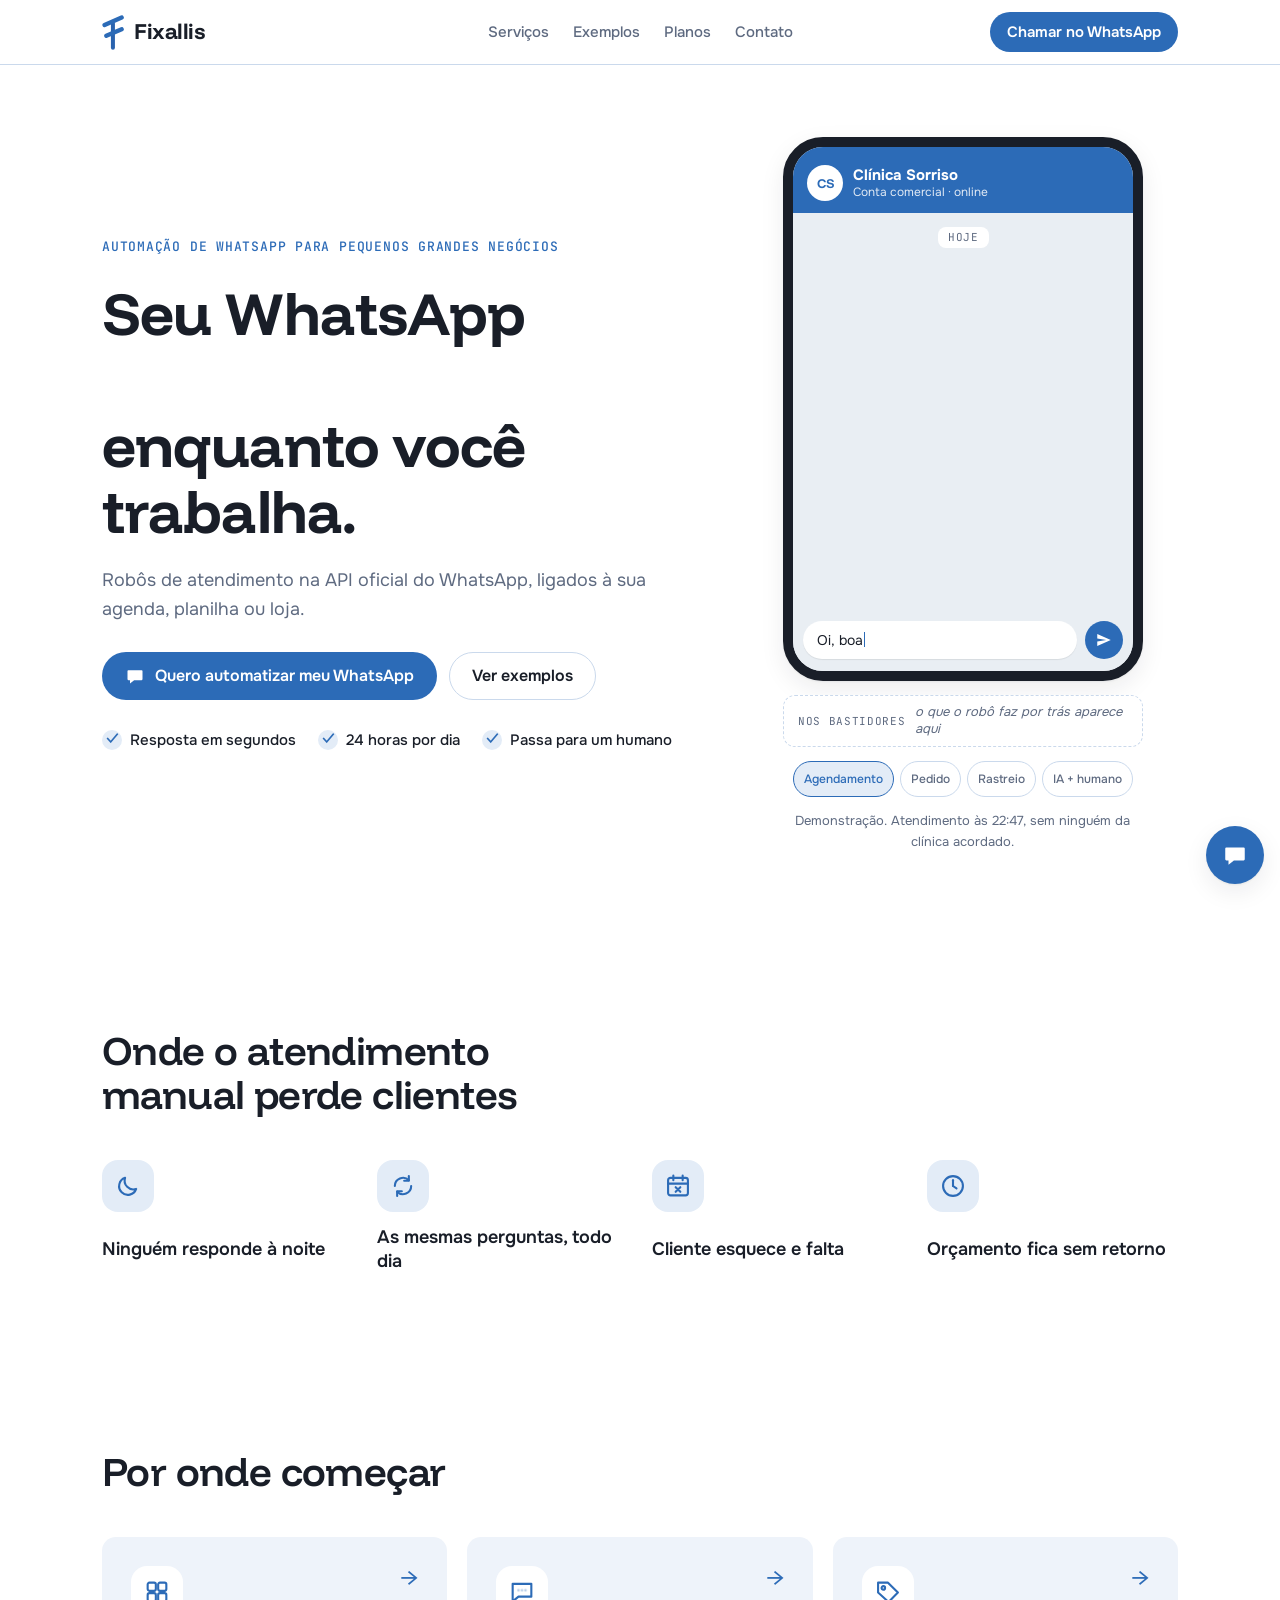
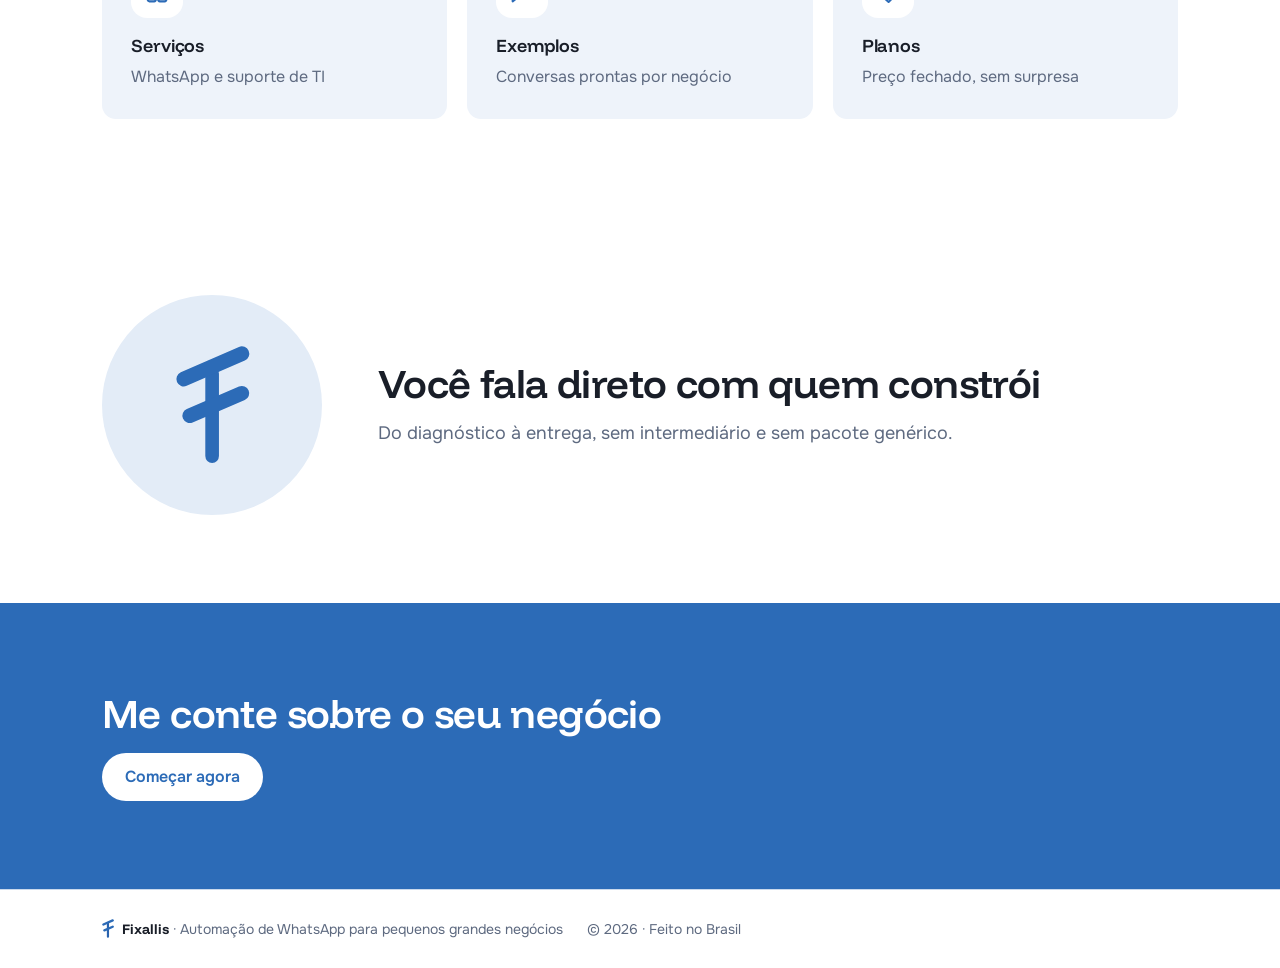
==== commit 188e55dd: "Simplify the site: less text, more motion, cleaner layout - Cut the copy roughly in half: one-line h" ====
--- a/index.html
+++ b/index.html
@@ -14,6 +14,7 @@
 <link rel="preconnect" href="https://fonts.googleapis.com">
 <link rel="preconnect" href="https://fonts.gstatic.com" crossorigin>
 <link rel="stylesheet" href="https://fonts.googleapis.com/css2?family=Funnel+Display:wght@500;600;700&family=Onest:wght@400;500;600&family=JetBrains+Mono:wght@400;500&display=swap">
+<script>document.documentElement.classList.add('js')</script>
 <link rel="stylesheet" href="styles.css">
 </head>
 <body>
@@ -43,8 +44,8 @@
     <div class="wrap hero__grid">
       <div class="hero__copy">
         <p class="eyebrow">Automação de WhatsApp para pequenos grandes negócios</p>
-        <h1>Seu WhatsApp respondendo, agendando e vendendo enquanto você trabalha.</h1>
-        <p class="lead">Eu monto robôs de atendimento na API oficial do WhatsApp, ligados à sua agenda, planilha ou loja. Seu cliente recebe resposta em segundos, a qualquer hora, e você só entra na conversa quando faz diferença.</p>
+        <h1><span class="sr-only">Seu WhatsApp respondendo, agendando e vendendo enquanto você trabalha.</span><span aria-hidden="true">Seu WhatsApp <span class="rotator motion"><span>respondendo</span><span>agendando</span><span>vendendo</span></span> enquanto você trabalha.</span></h1>
+        <p class="lead">Robôs de atendimento na API oficial do WhatsApp, ligados à sua agenda, planilha ou loja.</p>
         <div class="hero__ctas">
           <a class="btn btn--go" data-wa href="https://wa.me/" target="_blank" rel="noopener">
             <svg class="ico" viewBox="0 0 24 24" aria-hidden="true"><path d="M4 5h16a1 1 0 0 1 1 1v10a1 1 0 0 1-1 1h-9l-5 4v-4H4a1 1 0 0 1-1-1V6a1 1 0 0 1 1-1z"/></svg>
@@ -53,9 +54,9 @@
           <a class="btn btn--ghost" href="exemplos.html">Ver exemplos</a>
         </div>
         <ul class="hero__facts">
-          <li><strong>Resposta em segundos</strong> no lugar de horas</li>
-          <li><strong>24 horas por dia</strong> inclusive fim de semana</li>
-          <li><strong>Passa para um humano</strong> quando o cliente pede</li>
+          <li>Resposta em segundos</li>
+          <li>24 horas por dia</li>
+          <li>Passa para um humano</li>
         </ul>
       </div>
 
@@ -112,33 +113,16 @@
   </section>
 
   <!-- DORES -->
-  <section class="section section--tint" aria-labelledby="dores-title">
+  <section class="section" aria-labelledby="dores-title">
     <div class="wrap">
       <header class="section__head">
-        <p class="eyebrow">O que acontece hoje</p>
         <h2 id="dores-title">Onde o atendimento manual perde clientes</h2>
       </header>
       <ul class="pains">
-        <li class="reveal">
-          <span class="pains__time">23:12</span>
-          <h3>Pergunta de preço fora do horário</h3>
-          <p>O cliente manda mensagem à noite, ninguém responde, e de manhã ele já fechou com o concorrente.</p>
-        </li>
-        <li class="reveal">
-          <span class="pains__time">todo dia</span>
-          <h3>As mesmas 10 perguntas</h3>
-          <p>Endereço, horário, formas de pagamento, prazo. Você digita tudo de novo, várias vezes por dia.</p>
-        </li>
-        <li class="reveal">
-          <span class="pains__time">segunda</span>
-          <h3>Cliente que esquece e falta</h3>
-          <p>Agenda no papel ou na memória, sem lembrete. O horário fica vazio e ninguém avisa.</p>
-        </li>
-        <li class="reveal">
-          <span class="pains__time">3 dias depois</span>
-          <h3>Orçamento sem retorno</h3>
-          <p>Você manda o orçamento, o cliente some, e falta tempo para chamar de novo no momento certo.</p>
-        </li>
+        <li class="reveal"><span class="ic-tile motion" aria-hidden="true"><svg class="ic" viewBox="0 0 24 24"><path d="M19 14.5A7.5 7.5 0 0 1 9.5 5a7.5 7.5 0 1 0 9.5 9.5z"/><text class="ic-z" x="15" y="9">z</text><text class="ic-z ic-z2" x="18.5" y="5.5">z</text></svg></span><span>Ninguém responde à noite</span></li>
+        <li class="reveal"><span class="ic-tile motion" aria-hidden="true"><svg class="ic" viewBox="0 0 24 24"><g class="ic-spin"><path d="M5 12a7 7 0 0 1 12-4.9M19 12a7 7 0 0 1-12 4.9"/><path d="M17 3.5v4h-4M7 20.5v-4h4"/></g></svg></span><span>As mesmas perguntas, todo dia</span></li>
+        <li class="reveal"><span class="ic-tile motion" aria-hidden="true"><svg class="ic" viewBox="0 0 24 24"><rect x="3.5" y="5" width="17" height="15" rx="2"/><path d="M3.5 10h17M8 3v4M16 3v4"/><path class="ic-blink" d="M10 13l4 4M14 13l-4 4"/></svg></span><span>Cliente esquece e falta</span></li>
+        <li class="reveal"><span class="ic-tile motion" aria-hidden="true"><svg class="ic" viewBox="0 0 24 24"><circle cx="12" cy="12" r="8.5"/><path class="ic-hand" d="M12 12V7"/><path d="M12 12l3 2"/></svg></span><span>Orçamento fica sem retorno</span></li>
       </ul>
     </div>
   </section>
@@ -147,41 +131,38 @@
   <section class="section" aria-labelledby="explorar-title">
     <div class="wrap">
       <header class="section__head">
-        <p class="eyebrow">Por onde começar</p>
-        <h2 id="explorar-title">Veja o que dá para fazer no seu WhatsApp</h2>
+        <h2 id="explorar-title">Por onde começar</h2>
       </header>
       <div class="pages">
         <a class="page-card reveal" href="servicos.html">
-          <span class="page-card__kind">Serviços</span>
-          <h3>WhatsApp e suporte de TI</h3>
-          <p>Automação de atendimento, agendamento e pedidos, e também upgrade e montagem de PCs, formatação, backup, planilhas e sistemas sob medida.</p>
-          <span class="page-card__go">Ver serviços →</span>
+          <span class="ic-tile motion" aria-hidden="true"><svg class="ic" viewBox="0 0 24 24"><rect x="4" y="4" width="7" height="7" rx="1.5"/><rect x="13" y="4" width="7" height="7" rx="1.5"/><rect x="4" y="13" width="7" height="7" rx="1.5"/><rect class="ic-blink" x="13" y="13" width="7" height="7" rx="1.5"/></svg></span>
+          <h3>Serviços</h3>
+          <p>WhatsApp e suporte de TI</p>
+          <span class="page-card__go" aria-hidden="true">→</span>
         </a>
         <a class="page-card reveal" href="exemplos.html">
-          <span class="page-card__kind">Exemplos</span>
-          <h3>Fluxos prontos por tipo de negócio</h3>
-          <p>Clínica, restaurante, loja online e imobiliária: o caminho da conversa, da primeira mensagem ao resultado.</p>
-          <span class="page-card__go">Ver exemplos →</span>
+          <span class="ic-tile motion" aria-hidden="true"><svg class="ic" viewBox="0 0 24 24"><path d="M4 5h16v11H9l-5 4z"/><g class="ic-dots"><circle cx="9" cy="10.5" r="1.1"/><circle cx="12" cy="10.5" r="1.1"/><circle cx="15" cy="10.5" r="1.1"/></g></svg></span>
+          <h3>Exemplos</h3>
+          <p>Conversas prontas por negócio</p>
+          <span class="page-card__go" aria-hidden="true">→</span>
         </a>
         <a class="page-card reveal" href="planos.html">
-          <span class="page-card__kind">Planos</span>
-          <h3>Preço fechado, sem surpresa</h3>
-          <p>Três planos com implantação e mensalidade, mais as respostas para as dúvidas mais comuns.</p>
-          <span class="page-card__go">Ver planos →</span>
+          <span class="ic-tile motion" aria-hidden="true"><svg class="ic" viewBox="0 0 24 24"><path d="M3.5 12.5V4h8.5l8.5 8.5-8 8z"/><circle cx="8" cy="8.5" r="1.5"/></svg></span>
+          <h3>Planos</h3>
+          <p>Preço fechado, sem surpresa</p>
+          <span class="page-card__go" aria-hidden="true">→</span>
         </a>
       </div>
     </div>
   </section>
 
   <!-- SOBRE -->
-  <section class="section section--tint" id="sobre" aria-labelledby="sobre-title">
+  <section class="section" id="sobre" aria-labelledby="sobre-title">
     <div class="wrap about">
-      <div class="about__mark" aria-hidden="true"><img src="assets/fixallis-mark.svg" alt="" width="75" height="119"></div>
-      <div class="about__text">
-        <p class="eyebrow">Quem faz</p>
-        <h2 id="sobre-title">Atendimento direto com quem constrói</h2>
-        <p>Sou desenvolvedor e trabalho com automação de atendimento para pequenos negócios. Você fala comigo do diagnóstico até a entrega, sem intermediário e sem pacote genérico.</p>
-        <p>Meu foco é que o robô pareça parte do seu negócio: fala do seu jeito, conhece suas regras e sabe a hora de chamar uma pessoa.</p>
+      <div class="about__mark motion reveal" aria-hidden="true"><svg viewBox="376 261 274 435" fill="none" stroke-linecap="round"><path d="M512 366V668" stroke-width="50"/><path d="M408 386L621 293" stroke-width="54"/><path d="M430 520L621 438" stroke-width="54"/></svg></div>
+      <div class="about__text reveal">
+        <h2 id="sobre-title">Você fala direto com quem constrói</h2>
+        <p>Do diagnóstico à entrega, sem intermediário e sem pacote genérico.</p>
       </div>
     </div>
   </section>
@@ -189,10 +170,8 @@
   <!-- CHAMADA -->
   <section class="section contact cta-band" aria-labelledby="cta-title">
     <div class="wrap">
-      <div class="contact__copy">
-        <p class="eyebrow">Contato</p>
+      <div class="contact__copy reveal">
         <h2 id="cta-title">Me conte sobre o seu negócio</h2>
-        <p>Responda três perguntas rápidas e a mensagem abre pronta no WhatsApp. Eu respondo no mesmo dia útil.</p>
         <a class="btn btn--light" href="contato.html">Começar agora</a>
       </div>
     </div>
--- a/styles.css
+++ b/styles.css
@@ -33,6 +33,7 @@
   --step-4: clamp(2.25rem, 1.5rem + 3.2vw, 3.75rem);
 
   --radius: 14px;
+  --m: 1; /* movement scale for the IT illustrations: 0 when the system asks for less motion */
   --header-h: 64px;
   color-scheme: light;
 }
@@ -274,18 +275,44 @@
 .hero__ctas { display: flex; flex-wrap: wrap; gap: 12px; margin-top: 6px; }
 .hero__facts {
   list-style: none;
-  margin: 10px 0 0;
-  padding: 18px 0 0;
-  border-top: 1px solid var(--line);
-  display: grid;
-  gap: 8px;
-  color: var(--muted);
+  margin: 6px 0 0;
+  padding: 0;
+  display: flex;
+  flex-wrap: wrap;
+  gap: 10px 22px;
   font-size: .9375rem;
-}
-.hero__facts strong { color: var(--ink); font-weight: 600; }
-@media (min-width: 640px) {
-  .hero__facts { grid-template-columns: repeat(3, minmax(0, 1fr)); gap: 20px; }
-  .hero__facts strong { display: block; }
+  font-weight: 500;
+}
+.hero__facts li { display: inline-flex; align-items: center; gap: 8px; }
+.hero__facts li::before {
+  content: "✓";
+  width: 20px; height: 20px;
+  border-radius: 50%;
+  display: grid; place-items: center;
+  background: var(--brand-soft);
+  color: var(--brand);
+  font-size: .75rem;
+  font-weight: 700;
+}
+
+/* Rotating word in the hero title */
+.rotator { display: grid; color: var(--brand); }
+.rotator > span { grid-area: 1 / 1; opacity: 0; animation: rotate-word 7.5s ease-in-out infinite both; }
+.rotator > span:nth-child(2) { animation-delay: 2.5s; }
+.rotator > span:nth-child(3) { animation-delay: 5s; }
+@keyframes rotate-word {
+  0% { opacity: 0; transform: translateY(calc(.35em * var(--m))); }
+  4%, 30% { opacity: 1; transform: none; }
+  34%, 100% { opacity: 0; transform: translateY(calc(-.35em * var(--m))); }
+}
+.sr-only {
+  position: absolute;
+  width: 1px; height: 1px;
+  margin: -1px; padding: 0;
+  overflow: hidden;
+  clip: rect(0 0 0 0);
+  white-space: nowrap;
+  border: 0;
 }
 
 /* Phone + chat */
@@ -544,60 +571,66 @@
 
 /* Sections */
 .section { padding-block: 72px; }
-@media (min-width: 900px) { .section { padding-block: 96px; } }
+@media (min-width: 900px) { .section { padding-block: 88px; } }
 .section--tint { background: var(--tint); }
-.section__head { display: grid; gap: 12px; margin-bottom: 40px; max-width: 680px; }
+.section__head { display: grid; gap: 12px; margin-bottom: 44px; max-width: 680px; }
 .section__lead { color: var(--muted); font-size: var(--step-1); }
 
-/* Pains */
+/* Icon tiles with small looping animations */
+.ic-tile {
+  width: 52px; height: 52px;
+  flex: none;
+  border-radius: 16px;
+  background: var(--brand-soft);
+  color: var(--brand);
+  display: grid; place-items: center;
+}
+.ic { width: 28px; height: 28px; fill: none; stroke: currentColor; stroke-width: 1.8; stroke-linecap: round; stroke-linejoin: round; overflow: visible; }
+.ic * { transform-box: fill-box; transform-origin: center; }
+.ic .ic-dots circle, .ic text { fill: currentColor; stroke: none; }
+.ic text { font: 700 6px/1 var(--font-body); }
+.ic .ic-dots circle { animation: ic-dot 1.4s ease-in-out infinite both; }
+.ic .ic-dots circle:nth-child(2) { animation-delay: .2s; }
+.ic .ic-dots circle:nth-child(3) { animation-delay: .4s; }
+@keyframes ic-dot { 0%, 60%, 100% { opacity: .35; transform: none; } 30% { opacity: 1; transform: translateY(calc(-1.5px * var(--m))); } }
+.ic .ic-spin { animation: ic-spin 5s cubic-bezier(.65, 0, .35, 1) infinite; }
+@keyframes ic-spin { 0%, 55% { transform: none; } 100% { transform: rotate(calc(360deg * var(--m))); } }
+.ic .ic-z { animation: ic-z 3s ease-out infinite both; }
+.ic .ic-z2 { animation-delay: 1.5s; }
+@keyframes ic-z { 0% { opacity: 0; transform: none; } 25% { opacity: 1; } 100% { opacity: 0; transform: translate(calc(3px * var(--m)), calc(-5px * var(--m))); } }
+.ic .ic-blink { animation: ic-blink 2.4s ease-in-out infinite; }
+@keyframes ic-blink { 0%, 100% { opacity: 1; } 50% { opacity: .15; } }
+.ic .ic-hand { transform-box: view-box; transform-origin: 12px 12px; animation: ic-hand 4s linear infinite; }
+@keyframes ic-hand { to { transform: rotate(calc(360deg * var(--m))); } }
+.ic .ic-draw { stroke-dasharray: 10; animation: ic-draw 3s ease-in-out infinite both; }
+@keyframes ic-draw { 0% { stroke-dashoffset: 10; } 35%, 80% { stroke-dashoffset: 0; } 100% { stroke-dashoffset: 10; } }
+.ic .ic-twinkle { animation: ic-twinkle 2.6s ease-in-out infinite; }
+.ic .ic-tw2 { animation-delay: 1.3s; }
+@keyframes ic-twinkle { 0%, 100% { opacity: 1; transform: none; } 50% { opacity: .6; transform: scale(calc(1 - .25 * var(--m))) rotate(calc(15deg * var(--m))); } }
+.ic .ic-bounce { animation: ic-bounce 2s ease-in-out infinite; }
+@keyframes ic-bounce { 0%, 100% { transform: none; } 50% { transform: translateY(calc(-2px * var(--m))); } }
+.ic .ic-plug { animation: ic-plug 2.4s ease-in-out infinite; }
+@keyframes ic-plug { 0%, 100% { transform: translateX(calc(-2.5px * var(--m))); } 45%, 70% { transform: none; } }
+
+/* Pains: icon + one line */
 .pains {
   list-style: none;
   margin: 0;
   padding: 0;
   display: grid;
-  gap: 1px;
-  background: var(--line);
-  border: 1px solid var(--line);
-  border-radius: var(--radius);
-  overflow: hidden;
-}
-@media (min-width: 720px) { .pains { grid-template-columns: repeat(2, minmax(0, 1fr)); } }
-.pains li { background: var(--surface); padding: 24px; display: grid; gap: 8px; align-content: start; }
-.pains p { color: var(--muted); }
-.pains__time {
-  font-family: var(--font-mono);
-  font-size: .75rem;
-  color: var(--muted);
-  justify-self: start;
-  border: 1px solid var(--line);
-  padding: 1px 8px;
-  border-radius: 6px;
-}
-
-/* Services */
-.services {
-  display: grid;
-  gap: 36px 40px;
-}
+  grid-template-columns: repeat(2, minmax(0, 1fr));
+  gap: 32px 20px;
+}
+@media (min-width: 900px) { .pains { grid-template-columns: repeat(4, minmax(0, 1fr)); gap: 24px; } }
+.pains li { display: grid; gap: 14px; justify-items: start; font-weight: 600; font-size: var(--step-1); line-height: 1.3; }
+
+/* Services: icon, title, one line */
+.services { display: grid; gap: 40px 40px; }
 @media (min-width: 640px) { .services { grid-template-columns: repeat(2, minmax(0, 1fr)); } }
 @media (min-width: 980px) { .services { grid-template-columns: repeat(3, minmax(0, 1fr)); } }
-.service {
-  display: grid;
-  gap: 10px;
-  align-content: start;
-  padding-top: 18px;
-  border-top: 2px solid var(--brand);
-}
+.service { display: grid; gap: 8px; align-content: start; justify-items: start; }
+.service .ic-tile { margin-bottom: 8px; }
 .service p { color: var(--muted); }
-.tags { display: flex; flex-wrap: wrap; gap: 6px; margin-top: 4px; }
-.tags span {
-  font-size: .75rem;
-  font-weight: 500;
-  color: var(--brand);
-  background: var(--brand-soft);
-  padding: 2px 10px;
-  border-radius: 999px;
-}
 
 /* Steps — a real sequence */
 .steps {
@@ -638,6 +671,8 @@
     background: var(--line);
   }
   .steps li:last-child::after { display: none; }
+  .js .steps li.reveal::after { transform: scaleX(0); transform-origin: left; transition: transform .9s ease calc(var(--i, 0) * 140ms + 350ms); }
+  .js .steps li.reveal.is-in::after { transform: none; }
 }
 .steps p { color: var(--muted); }
 .steps__when { font-family: var(--font-mono); font-size: .75rem; color: var(--brand); letter-spacing: .02em; }
@@ -646,8 +681,8 @@
 .cases { display: grid; gap: 20px; }
 @media (min-width: 760px) { .cases { grid-template-columns: repeat(2, minmax(0, 1fr)); } }
 .case {
-  background: var(--surface);
-  border: 1px solid var(--line);
+  background: var(--tint);
+  border: 1px solid transparent;
   border-radius: var(--radius);
   padding: 24px;
   display: grid;
@@ -687,21 +722,32 @@
 .flow li:last-child { padding-bottom: 0; }
 .flow li:last-child::after { display: none; }
 .flow__end { font-weight: 600; color: var(--brand); }
+.flow.motion li { animation: flow-text 7s ease-in-out infinite both; animation-delay: calc(var(--i, 0) * .9s); }
+.flow.motion li.flow__end { animation-name: flow-end; }
+.flow.motion li::before { animation: flow-dot 7s ease-in-out infinite both; animation-delay: calc(var(--i, 0) * .9s); }
+@keyframes flow-text { 0% { color: var(--muted); } 4%, 88% { color: var(--ink); } 96%, 100% { color: var(--muted); } }
+@keyframes flow-end { 0% { color: var(--muted); } 4%, 88% { color: var(--brand); } 96%, 100% { color: var(--muted); } }
+@keyframes flow-dot {
+  0% { background: var(--surface); transform: none; }
+  4% { background: var(--brand); transform: scale(calc(1 + .6 * var(--m))); }
+  10%, 88% { background: var(--brand); transform: none; }
+  96%, 100% { background: var(--surface); transform: none; }
+}
 .flow .flow__end::before { background: var(--brand); }
 
 /* Plans */
 .plans { display: grid; gap: 20px; align-items: start; }
 @media (min-width: 900px) { .plans { grid-template-columns: repeat(3, minmax(0, 1fr)); } }
 .plan {
-  background: var(--surface);
-  border: 1px solid var(--line);
+  background: var(--tint);
+  border: 1px solid transparent;
   border-radius: var(--radius);
   padding: 28px 24px;
   display: grid;
   gap: 8px;
   position: relative;
 }
-.plan--main { border: 2px solid var(--brand); box-shadow: var(--shadow); }
+.plan--main { background: var(--surface); border: 2px solid var(--brand); box-shadow: var(--shadow); }
 .plan__badge {
   position: absolute;
   top: -12px; left: 24px;
@@ -752,7 +798,7 @@
 }
 .note { margin-top: 24px; font-size: .875rem; color: var(--muted); max-width: 70ch; }
 
-/* About */
+/* About: the logo strokes draw in, then the mark floats gently */
 .about { display: grid; gap: 32px; align-items: center; }
 @media (min-width: 760px) { .about { grid-template-columns: 220px minmax(0, 1fr); gap: 56px; } }
 .about__mark {
@@ -761,10 +807,17 @@
   background: var(--brand-soft);
   display: grid; place-items: center;
 }
-.about__mark img { width: 34%; height: auto; }
 @media (min-width: 760px) { .about__mark { width: 220px; height: 220px; } }
+.about__mark svg { width: 34%; height: auto; overflow: visible; stroke: var(--brand); animation: float 6s ease-in-out infinite; }
+@keyframes float { 0%, 100% { transform: none; } 50% { transform: translateY(calc(-6px * var(--m))); } }
+.about__mark path { stroke-dasharray: 340; }
+.js .about__mark.reveal path { stroke-dashoffset: 340; }
+.js .about__mark.reveal.is-in path { animation: mark-draw 1.2s cubic-bezier(.6, 0, .2, 1) forwards; }
+.js .about__mark.reveal.is-in path:nth-child(2) { animation-delay: .35s; }
+.js .about__mark.reveal.is-in path:nth-child(3) { animation-delay: .6s; }
+@keyframes mark-draw { to { stroke-dashoffset: 0; } }
 .about__text { display: grid; gap: 14px; max-width: 62ch; }
-.about__text p:not(.eyebrow) { color: var(--muted); font-size: var(--step-1); }
+.about__text p { color: var(--muted); font-size: var(--step-1); }
 
 /* FAQ */
 .faq { max-width: 820px; }
@@ -813,8 +866,7 @@
   gap: 18px;
   align-content: start;
   padding: 24px;
-  background: var(--surface);
-  border: 1px solid var(--line);
+  background: var(--tint);
   border-radius: var(--radius);
 }
 .it-group__title {
@@ -834,32 +886,347 @@
   background: var(--brand-soft);
 }
 .it-group__icon svg { width: 20px; height: 20px; fill: currentColor; }
-.it-list { list-style: none; margin: 0; padding: 0; display: grid; gap: 14px; }
-.it-list li { display: grid; gap: 2px; padding-left: 14px; border-left: 2px solid var(--brand-soft); }
-.it-list strong { font-weight: 600; }
-.it-list span { color: var(--muted); font-size: .9375rem; }
+.it-chips { list-style: none; margin: 0; padding: 0; display: flex; flex-wrap: wrap; gap: 8px; }
+.it-chips li { padding: 6px 12px; border-radius: 999px; background: var(--surface); font-size: .9375rem; font-weight: 500; }
 .it-cta { display: flex; flex-wrap: wrap; align-items: center; gap: 12px 20px; margin-top: 32px; }
 .it-cta p { color: var(--muted); }
+
+/* IT illustrations (servicos.html): looping SVG scenes at the top of each card */
+.it-anim {
+  position: relative;
+  aspect-ratio: 300 / 140;
+  border-radius: 10px;
+  background: var(--brand-soft);
+  overflow: hidden;
+}
+.it-anim svg { display: block; width: 100%; height: 100%; overflow: visible; }
+.it-anim svg * { transform-box: fill-box; transform-origin: center; }
+.it-anim .k-box { fill: var(--surface); stroke: var(--brand); stroke-width: 2; }
+.it-anim .k-thin { stroke-width: 1.5; }
+.it-anim .k-tint { fill: var(--tint); }
+.it-anim .k-soft { fill: var(--brand-soft); }
+.it-anim .k-surface { fill: var(--surface); }
+.it-anim .k-brand { fill: var(--brand); }
+.it-anim .k-ink { fill: var(--ink); opacity: .85; }
+.it-anim .k-strong { opacity: 1; }
+.it-anim .k-muted { fill: var(--muted); }
+.it-anim .k-faint { opacity: .4; }
+.it-anim .k-half { opacity: .45; }
+.it-anim .k-trace { fill: none; stroke: var(--line); stroke-width: 1; }
+.it-anim .k-fan, .it-anim .k-grille { fill: none; stroke: var(--surface); stroke-width: 1.5; }
+.it-anim .k-fan { stroke: var(--brand-soft); }
+.it-anim .k-line-fill { fill: var(--line); }
+.it-anim .k-frame { fill: none; stroke: var(--line); stroke-width: 1.5; }
+
+/* Hardware: parts fly into the case one by one, then leave */
+.hw-part { animation: hw-part 16s ease-in-out infinite both; animation-delay: var(--d); }
+@keyframes hw-part {
+  0% { opacity: 0; transform: translate(calc(var(--dx) * var(--m)), calc(var(--dy) * var(--m))); }
+  4.4% { opacity: 1; transform: scale(calc(1 + .14 * var(--m))); }
+  9%, 55% { opacity: 1; transform: none; }
+  60%, 100% { opacity: 0; transform: translate(calc(var(--dx) * var(--m)), calc(var(--dy) * var(--m))); }
+}
+/* Spin around the cooler's center (252, 36), not the blades' bounding box */
+.hw-spin { animation: spin .9s linear infinite; }
+.it-anim svg .hw-spin { transform-box: view-box; transform-origin: 252px 36px; }
+.it-anim .hw-spin * { transform-box: view-box; transform-origin: 0 0; }
+@keyframes spin { to { transform: rotate(360deg); } }
+.hw-labels { position: absolute; left: 5%; top: 50%; width: 42%; height: 2.2em; margin: -1.1em 0 0; }
+.hw-labels span {
+  position: absolute;
+  left: 0; top: 0;
+  padding: 4px 10px;
+  border-radius: 999px;
+  background: var(--surface);
+  border: 1px solid var(--line);
+  color: var(--brand);
+  font: 600 .8125rem/1.3 var(--font-body);
+  white-space: nowrap;
+  animation: hw-label 16s ease-out infinite both;
+  animation-delay: var(--d);
+}
+.hw-labels .is-done { background: var(--brand); border-color: var(--brand); color: var(--go-ink); }
+@keyframes hw-label {
+  0%, 1.5% { opacity: 0; transform: translateY(calc(6px * var(--m))); }
+  2.5%, 6.5% { opacity: 1; transform: none; }
+  7.5%, 100% { opacity: 0; transform: none; }
+}
+
+/* Software: one monitor walks through the card's four services (16s loop) */
+.sf-status, .sf-wipe0, .sf-wipe1, .sf-wipe2, .sf-wipe3, .sf-wipe4, .sf-wipe5, .sf-app0, .sf-app1, .sf-app2, .sf-app3, .sf-file0, .sf-file1, .sf-file2, .sf-block0, .sf-block1, .sf-block2, .sf-block3, .sf-hl { animation-duration: 16s; animation-timing-function: ease-in-out; animation-iteration-count: infinite; animation-fill-mode: both; }
+.sf-hl-cloud { animation-name: sf-hl-cloud; }
+.sf-hl-disk { animation-name: sf-hl-disk; }
+.sf-st0 { animation-name: sf-st0; }
+.sf-st1 { animation-name: sf-st1; }
+.sf-st2 { animation-name: sf-st2; }
+.sf-st3 { animation-name: sf-st3; }
+.sf-wipe0 { animation-name: sf-wipe0; }
+.sf-wipe1 { animation-name: sf-wipe1; }
+.sf-wipe2 { animation-name: sf-wipe2; }
+.sf-wipe3 { animation-name: sf-wipe3; }
+.sf-wipe4 { animation-name: sf-wipe4; }
+.sf-wipe5 { animation-name: sf-wipe5; }
+.sf-app0 { animation-name: sf-app0; }
+.sf-app1 { animation-name: sf-app1; }
+.sf-app2 { animation-name: sf-app2; }
+.sf-app3 { animation-name: sf-app3; }
+.sf-file0 { animation-name: sf-file0; }
+.sf-file1 { animation-name: sf-file1; }
+.sf-file2 { animation-name: sf-file2; }
+.sf-block0 { animation-name: sf-block0; }
+.sf-block1 { animation-name: sf-block1; }
+.sf-block2 { animation-name: sf-block2; }
+.sf-block3 { animation-name: sf-block3; }
+@keyframes sf-st0 {
+  0.00% { opacity: 0; transform: none; }
+  1.56% { opacity: 1; transform: none; }
+  23.12% { opacity: 1; transform: none; }
+  24.69% { opacity: 0; transform: none; }
+  100.00% { opacity: 0; transform: none; }
+}
+@keyframes sf-st1 {
+  0.00% { opacity: 0; transform: none; }
+  25.00% { opacity: 0; transform: none; }
+  26.56% { opacity: 1; transform: none; }
+  48.12% { opacity: 1; transform: none; }
+  49.69% { opacity: 0; transform: none; }
+  100.00% { opacity: 0; transform: none; }
+}
+@keyframes sf-st2 {
+  0.00% { opacity: 0; transform: none; }
+  50.00% { opacity: 0; transform: none; }
+  51.56% { opacity: 1; transform: none; }
+  73.12% { opacity: 1; transform: none; }
+  74.69% { opacity: 0; transform: none; }
+  100.00% { opacity: 0; transform: none; }
+}
+@keyframes sf-st3 {
+  0.00% { opacity: 0; transform: none; }
+  75.00% { opacity: 0; transform: none; }
+  76.56% { opacity: 1; transform: none; }
+  98.12% { opacity: 1; transform: none; }
+  99.69% { opacity: 0; transform: none; }
+}
+@keyframes sf-wipe0 {
+  0.00% { opacity: 0; transform: scale(calc(1 - .7 * var(--m))); }
+  1.56% { opacity: 1; transform: none; }
+  4.38% { opacity: 1; transform: none; }
+  6.25% { opacity: 0; transform: scale(calc(1 - .7 * var(--m))); }
+  100.00% { opacity: 0; transform: scale(calc(1 - .7 * var(--m))); }
+}
+@keyframes sf-wipe1 {
+  0.00% { opacity: 0; transform: scale(calc(1 - .7 * var(--m))); }
+  1.56% { opacity: 1; transform: none; }
+  6.88% { opacity: 1; transform: none; }
+  8.75% { opacity: 0; transform: scale(calc(1 - .7 * var(--m))); }
+  100.00% { opacity: 0; transform: scale(calc(1 - .7 * var(--m))); }
+}
+@keyframes sf-wipe2 {
+  0.00% { opacity: 0; transform: scale(calc(1 - .7 * var(--m))); }
+  1.56% { opacity: 1; transform: none; }
+  9.38% { opacity: 1; transform: none; }
+  11.25% { opacity: 0; transform: scale(calc(1 - .7 * var(--m))); }
+  100.00% { opacity: 0; transform: scale(calc(1 - .7 * var(--m))); }
+}
+@keyframes sf-wipe3 {
+  0.00% { opacity: 0; transform: scale(calc(1 - .7 * var(--m))); }
+  1.56% { opacity: 1; transform: none; }
+  11.88% { opacity: 1; transform: none; }
+  13.75% { opacity: 0; transform: scale(calc(1 - .7 * var(--m))); }
+  100.00% { opacity: 0; transform: scale(calc(1 - .7 * var(--m))); }
+}
+@keyframes sf-wipe4 {
+  0.00% { opacity: 0; transform: scale(calc(1 - .7 * var(--m))); }
+  1.56% { opacity: 1; transform: none; }
+  14.37% { opacity: 1; transform: none; }
+  16.25% { opacity: 0; transform: scale(calc(1 - .7 * var(--m))); }
+  100.00% { opacity: 0; transform: scale(calc(1 - .7 * var(--m))); }
+}
+@keyframes sf-wipe5 {
+  0.00% { opacity: 0; transform: scale(calc(1 - .7 * var(--m))); }
+  1.56% { opacity: 1; transform: none; }
+  16.88% { opacity: 1; transform: none; }
+  18.75% { opacity: 0; transform: scale(calc(1 - .7 * var(--m))); }
+  100.00% { opacity: 0; transform: scale(calc(1 - .7 * var(--m))); }
+}
+@keyframes sf-app0 {
+  0.00% { opacity: 0; transform: translateY(calc(8px * var(--m))) scale(calc(1 - .4 * var(--m))); }
+  27.50% { opacity: 0; transform: translateY(calc(8px * var(--m))) scale(calc(1 - .4 * var(--m))); }
+  29.38% { opacity: 1; transform: none; }
+  48.12% { opacity: 1; transform: none; }
+  49.69% { opacity: 0; transform: none; }
+  100.00% { opacity: 0; transform: none; }
+}
+@keyframes sf-app1 {
+  0.00% { opacity: 0; transform: translateY(calc(8px * var(--m))) scale(calc(1 - .4 * var(--m))); }
+  31.88% { opacity: 0; transform: translateY(calc(8px * var(--m))) scale(calc(1 - .4 * var(--m))); }
+  33.75% { opacity: 1; transform: none; }
+  48.12% { opacity: 1; transform: none; }
+  49.69% { opacity: 0; transform: none; }
+  100.00% { opacity: 0; transform: none; }
+}
+@keyframes sf-app2 {
+  0.00% { opacity: 0; transform: translateY(calc(8px * var(--m))) scale(calc(1 - .4 * var(--m))); }
+  36.25% { opacity: 0; transform: translateY(calc(8px * var(--m))) scale(calc(1 - .4 * var(--m))); }
+  38.12% { opacity: 1; transform: none; }
+  48.12% { opacity: 1; transform: none; }
+  49.69% { opacity: 0; transform: none; }
+  100.00% { opacity: 0; transform: none; }
+}
+@keyframes sf-app3 {
+  0.00% { opacity: 0; transform: translateY(calc(8px * var(--m))) scale(calc(1 - .4 * var(--m))); }
+  40.62% { opacity: 0; transform: translateY(calc(8px * var(--m))) scale(calc(1 - .4 * var(--m))); }
+  42.50% { opacity: 1; transform: none; }
+  48.12% { opacity: 1; transform: none; }
+  49.69% { opacity: 0; transform: none; }
+  100.00% { opacity: 0; transform: none; }
+}
+@keyframes sf-file0 {
+  0.00% { opacity: 0; transform: none; }
+  50.00% { opacity: 0; transform: none; }
+  51.56% { opacity: 1; transform: none; }
+  53.12% { opacity: 1; transform: none; }
+  58.13% { opacity: 1; transform: translate(calc(170px * var(--m)), calc(-24px * var(--m))) scale(calc(1 - .5 * var(--m))); }
+  59.38% { opacity: 0; transform: translate(calc(170px * var(--m)), calc(-24px * var(--m))) scale(calc(1 - .5 * var(--m))); }
+  100.00% { opacity: 0; transform: translate(calc(170px * var(--m)), calc(-24px * var(--m))) scale(calc(1 - .5 * var(--m))); }
+}
+@keyframes sf-file1 {
+  0.00% { opacity: 0; transform: none; }
+  50.00% { opacity: 0; transform: none; }
+  51.56% { opacity: 1; transform: none; }
+  59.38% { opacity: 1; transform: none; }
+  64.38% { opacity: 1; transform: translate(calc(144px * var(--m)), calc(-24px * var(--m))) scale(calc(1 - .5 * var(--m))); }
+  65.62% { opacity: 0; transform: translate(calc(144px * var(--m)), calc(-24px * var(--m))) scale(calc(1 - .5 * var(--m))); }
+  100.00% { opacity: 0; transform: translate(calc(144px * var(--m)), calc(-24px * var(--m))) scale(calc(1 - .5 * var(--m))); }
+}
+@keyframes sf-file2 {
+  0.00% { opacity: 0; transform: none; }
+  50.00% { opacity: 0; transform: none; }
+  51.56% { opacity: 1; transform: none; }
+  65.62% { opacity: 1; transform: none; }
+  70.62% { opacity: 1; transform: translate(calc(118px * var(--m)), calc(-24px * var(--m))) scale(calc(1 - .5 * var(--m))); }
+  71.88% { opacity: 0; transform: translate(calc(118px * var(--m)), calc(-24px * var(--m))) scale(calc(1 - .5 * var(--m))); }
+  100.00% { opacity: 0; transform: translate(calc(118px * var(--m)), calc(-24px * var(--m))) scale(calc(1 - .5 * var(--m))); }
+}
+@keyframes sf-block0 {
+  0.00% { opacity: 0; transform: none; }
+  77.50% { opacity: 0; transform: none; }
+  78.12% { opacity: 1; transform: none; }
+  81.56% { opacity: 1; transform: translate(calc(58px * var(--m)), 0); }
+  82.50% { opacity: 0; transform: translate(calc(58px * var(--m)), 0); }
+  100.00% { opacity: 0; transform: translate(calc(58px * var(--m)), 0); }
+}
+@keyframes sf-block1 {
+  0.00% { opacity: 0; transform: none; }
+  82.19% { opacity: 0; transform: none; }
+  82.81% { opacity: 1; transform: none; }
+  86.25% { opacity: 1; transform: translate(calc(58px * var(--m)), 0); }
+  87.19% { opacity: 0; transform: translate(calc(58px * var(--m)), 0); }
+  100.00% { opacity: 0; transform: translate(calc(58px * var(--m)), 0); }
+}
+@keyframes sf-block2 {
+  0.00% { opacity: 0; transform: none; }
+  86.88% { opacity: 0; transform: none; }
+  87.50% { opacity: 1; transform: none; }
+  90.94% { opacity: 1; transform: translate(calc(58px * var(--m)), 0); }
+  91.88% { opacity: 0; transform: translate(calc(58px * var(--m)), 0); }
+  100.00% { opacity: 0; transform: translate(calc(58px * var(--m)), 0); }
+}
+@keyframes sf-block3 {
+  0.00% { opacity: 0; transform: none; }
+  91.56% { opacity: 0; transform: none; }
+  92.19% { opacity: 1; transform: none; }
+  95.62% { opacity: 1; transform: translate(calc(58px * var(--m)), 0); }
+  96.56% { opacity: 0; transform: translate(calc(58px * var(--m)), 0); }
+  100.00% { opacity: 0; transform: translate(calc(58px * var(--m)), 0); }
+}
+@keyframes sf-hl-cloud {
+  0.00% { opacity: 0; transform: none; }
+  50.00% { opacity: 0; transform: none; }
+  51.88% { opacity: 1; transform: none; }
+  73.12% { opacity: 1; transform: none; }
+  75.00% { opacity: 0; transform: none; }
+  100.00% { opacity: 0; transform: none; }
+}
+@keyframes sf-hl-disk {
+  0.00% { opacity: 0; transform: none; }
+  75.00% { opacity: 0; transform: none; }
+  76.88% { opacity: 1; transform: none; }
+  98.12% { opacity: 1; transform: none; }
+  100.00% { opacity: 0; transform: none; }
+}
+.it-anim .sf-status { font-size: 9.5px; font-weight: 700; fill: var(--ink); }
+.it-anim .sf-tag { font-family: var(--font-mono); font-size: 8px; fill: var(--muted); text-anchor: middle; }
+.it-anim .sf-green { fill: #2E9E6B; }
+.it-anim .sf-check-bg { fill: var(--surface); stroke: #2E9E6B; stroke-width: 1.2; }
+.it-anim .sf-check { fill: none; stroke: #2E9E6B; stroke-width: 1.4; stroke-linecap: round; stroke-linejoin: round; }
+.it-anim .sf-hl { fill: none; stroke: var(--brand); stroke-width: 3; }
+.it-anim .sf-platter { stroke: var(--brand); }
+.sf-progress { transform-origin: left center; animation: sf-progress 4s linear infinite; }
+@keyframes sf-progress { 0% { transform: scaleX(0); } 85%, 100% { transform: scaleX(1); } }
+
+/* Sistemas, second scene: code scrolls up in the editor while the app screen builds */
+.it-anim .k-editor { fill: #191E28; }
+.it-anim .c1 { fill: #8AB0E8; }
+.it-anim .c2 { fill: #E6EBF3; opacity: .8; }
+.it-anim .c3 { fill: #7FD1AE; }
+.it-anim .c4 { fill: #9AA6B8; }
+.sw-code { animation: sw-scroll 4s linear infinite; }
+@keyframes sw-scroll { to { transform: translateY(calc(-88px * var(--m))); } }
+.it-anim .sw-caret { fill: #E6EBF3; animation: caret 1s steps(1) infinite; }
+.sw-bit { animation: sw-bit 1.2s ease-in-out infinite both; animation-delay: var(--d); }
+@keyframes sw-bit {
+  0% { opacity: 0; transform: none; }
+  20%, 80% { opacity: 1; }
+  100% { opacity: 0; transform: translateX(calc(30px * var(--m))); }
+}
+.sw-piece { animation: sw-piece 22s ease-out infinite both; animation-delay: var(--d); }
+@keyframes sw-piece {
+  0% { opacity: 0; transform: translateY(calc(16px * var(--m))) scale(calc(1 - .1 * var(--m))); }
+  2.73%, 28.2% { opacity: 1; transform: none; }
+  30.45%, 100% { opacity: 0; transform: translateY(calc(-8px * var(--m))); }
+}
+
+/* Sistemas alternates two scenes in one 22s loop: sheet first, then code to app */
+.sc-a { animation: scene-a 22s linear infinite; }
+.sc-b { animation: scene-b 22s linear infinite; }
+@keyframes scene-a { 0%, 48% { opacity: 1; } 50%, 98% { opacity: 0; } 100% { opacity: 1; } }
+@keyframes scene-b { 0%, 48% { opacity: 0; } 50%, 98% { opacity: 1; } 100% { opacity: 0; } }
+
+/* Sistemas, first scene: values rise into the sheet crooked, then snap into line */
+.it-anim text { font-family: var(--font-body); font-size: 10px; fill: var(--ink); font-variant-numeric: tabular-nums; }
+.it-anim .sh-head text { font-family: var(--font-mono); font-size: 8px; fill: var(--muted); text-anchor: middle; }
+.it-anim .sh-title text, .it-anim .sh-bold { font-weight: 700; }
+.it-anim .sh-sum { fill: var(--brand); }
+.sh-cell { animation: sh-cell 22s ease-out infinite both; animation-delay: var(--d); }
+@keyframes sh-cell {
+  0% { opacity: 0; transform: translate(calc(var(--dx) * var(--m)), calc(26px * var(--m))) rotate(calc(var(--r) * var(--m))); }
+  2% { opacity: 1; transform: translate(calc(var(--dx) * var(--m)), 0) rotate(calc(var(--r) * var(--m))); }
+  4%, 30% { opacity: 1; transform: none; }
+  32.5%, 100% { opacity: 0; transform: none; }
+}
 
 /* Home: links to the other pages */
 .pages { display: grid; gap: 16px; }
 @media (min-width: 820px) { .pages { grid-template-columns: repeat(3, minmax(0, 1fr)); gap: 20px; } }
 .page-card {
+  position: relative;
   display: grid;
-  gap: 10px;
+  gap: 8px;
   align-content: start;
-  padding: 24px;
-  background: var(--surface);
-  border: 1px solid var(--line);
+  justify-items: start;
+  padding: 28px;
+  background: var(--tint);
+  border: 1px solid transparent;
   border-radius: var(--radius);
   color: var(--ink);
   text-decoration: none;
-  transition: border-color .15s ease, transform .15s ease;
-}
-.page-card:hover { border-color: var(--brand); transform: translateY(-2px); }
+}
+.page-card .ic-tile { margin-bottom: 10px; background: var(--surface); }
+.page-card:hover { border-color: var(--brand); }
 .page-card p { color: var(--muted); }
-.page-card__kind { font-family: var(--font-mono); font-size: .75rem; letter-spacing: .04em; text-transform: uppercase; color: var(--muted); }
-.page-card__go { margin-top: 6px; font-weight: 600; color: var(--brand); }
+.page-card__go { position: absolute; top: 28px; right: 28px; font-size: 1.5rem; line-height: 1; color: var(--brand); transition: transform .2s ease; }
+.page-card:hover .page-card__go { transform: translateX(4px); }
 
 /* Next step band at the end of inner pages */
 .next { padding-block: 56px; border-top: 1px solid var(--line); }
@@ -939,19 +1306,17 @@
 .fab:hover { transform: scale(1.06); }
 .fab svg { width: 26px; height: 26px; fill: currentColor; }
 
-/* Scroll reveal: decorative, CSS-only, elements rest fully visible */
-@media (prefers-reduced-motion: no-preference) {
-  @supports ((animation-timeline: view()) and (animation-range: entry)) {
-    @keyframes rise {
-      from { opacity: 0; transform: translateY(24px); }
-    }
-    .reveal {
-      animation: rise linear backwards;
-      animation-timeline: view();
-      animation-range: entry 0% entry 60%;
-    }
-  }
-}
+/* Scroll reveal: script.js adds .is-in as each element enters the screen */
+.js .reveal {
+  opacity: 0;
+  transform: translateY(calc(28px * var(--m)));
+  transition: opacity .7s ease, transform .7s cubic-bezier(.2, .7, .2, 1);
+  transition-delay: calc(var(--i, 0) * 90ms);
+}
+.js .reveal.is-in { opacity: 1; transform: none; }
 @media (prefers-reduced-motion: reduce) {
-  *, *::before, *::after { animation-duration: .01ms !important; animation-iteration-count: 1 !important; transition-duration: .01ms !important; }
-}
+  /* Illustrations and .motion elements keep playing, without movement (see --m) */
+  :root { --m: 0; }
+  *:not(.it-anim *, .motion, .motion *), *:not(.it-anim *, .motion, .motion *)::before, *:not(.it-anim *, .motion, .motion *)::after { animation-duration: .01ms !important; animation-iteration-count: 1 !important; transition-duration: .01ms !important; }
+  .hw-spin, .sw-code { animation: none !important; }
+}
